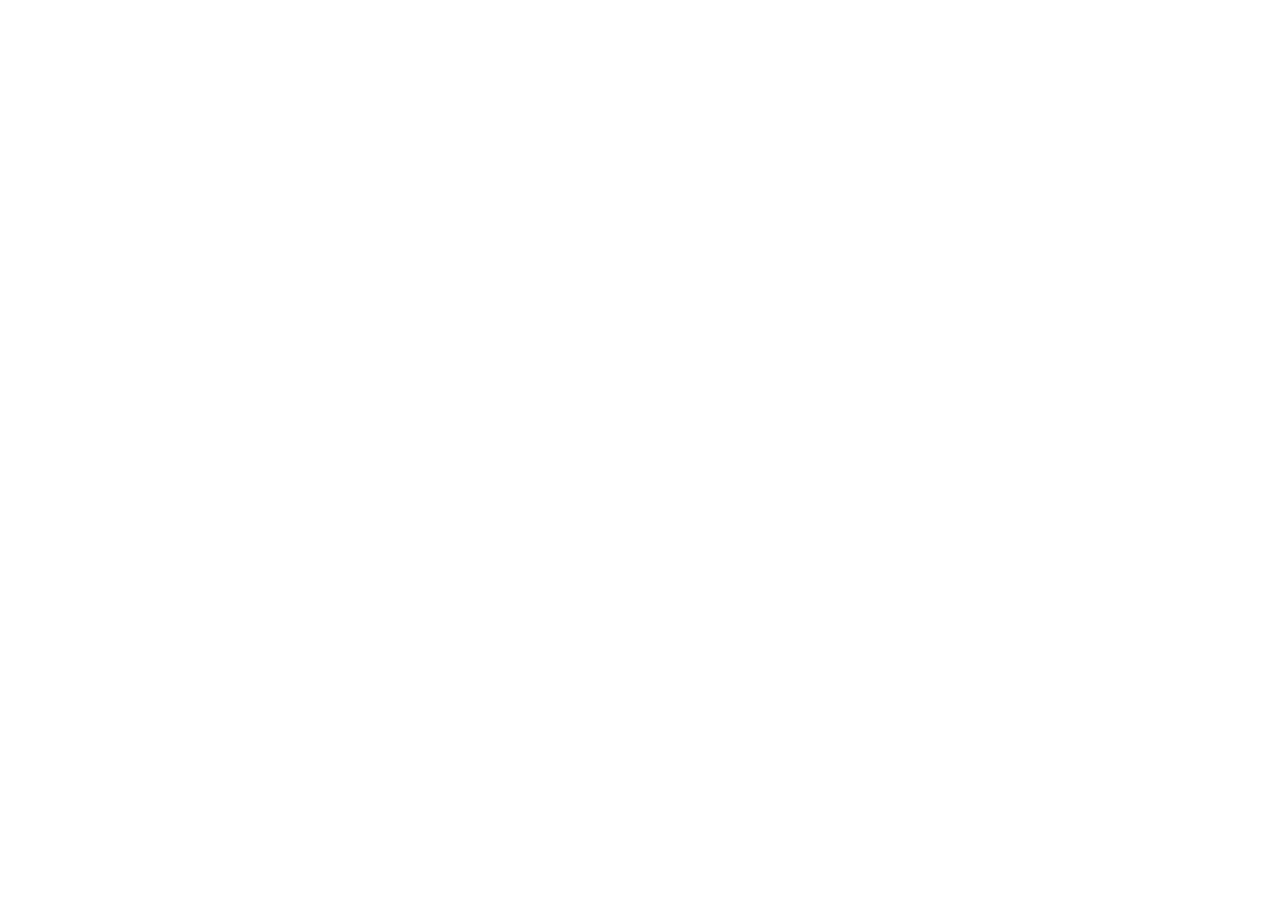
==== index.html @ a985dfe3 "修改首页 修改首页" ====
<!DOCTYPE html>
<html lang="en">
<head>
    <meta charset="UTF-8">
    <meta name="viewport" content="width=device-width, initial-scale=1.0">
    <meta http-equiv="X-UA-Compatible" content="ie=edge">
    <title>Lz-ui</title>
    <style>
        *{
            padding: 0;
            margin: 0;
        }
        html,body{
            width: 100%;
            height: 100%;
        }
        .box{
            width: 100%;
            height: 100%;
            background-image: url(https://cos-1251140835.cos.ap-shanghai.myqcloud.com/object/2021-3-3/1003936/ddb81d457e66ab31d3a2e7726a5b793a.png);
            background-position: center;
            background-repeat: no-repeat;
            background-size: cover;
            display: flex;
            justify-content: center;
            align-items: center;
            
        }
        .box h3{
            color: #fff;
            font-size: 16px;
            font-weight: normal;
        }
        .box a{
            display:block;
            padding: 15px 0;
            color:#fff;
        }

    </style>
</head>
<body>
    <div class="box">
        <h3>
            Lz-ui 一套基于 Vue.js 的高质量 UI 组件库  
            <a href="./web-component.html">测试组件</a>
            <a href="./20251204.html">简历</a>
        </h3>
    </div>
   
</body>
</html>
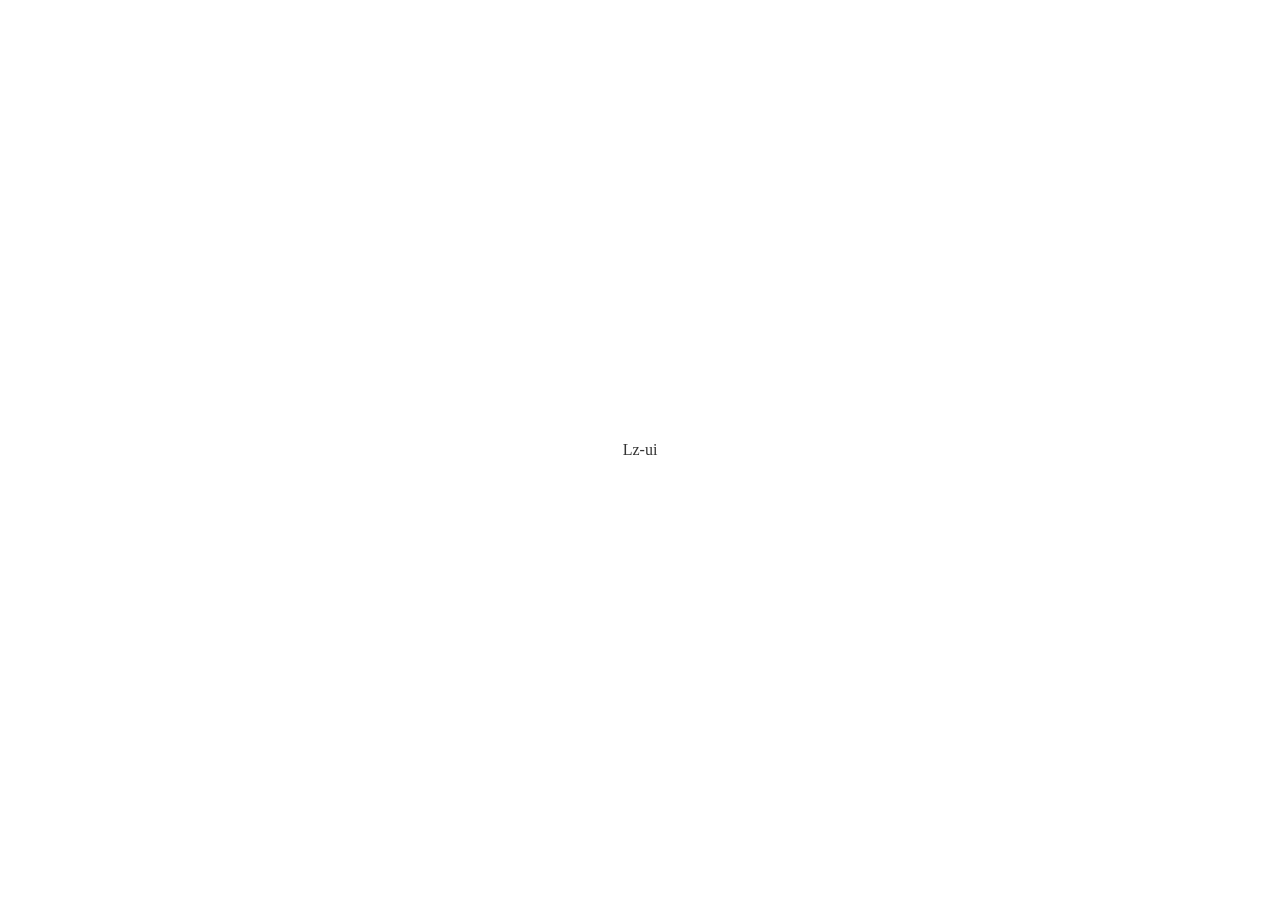
==== commit 3468db6f: "fix: update" ====
--- a/index.html
+++ b/index.html
@@ -17,7 +17,6 @@
         .box{
             width: 100%;
             height: 100%;
-            background-image: url(https://cos-1251140835.cos.ap-shanghai.myqcloud.com/object/2021-3-3/1003936/ddb81d457e66ab31d3a2e7726a5b793a.png);
             background-position: center;
             background-repeat: no-repeat;
             background-size: cover;
@@ -27,14 +26,14 @@
             
         }
         .box h3{
-            color: #fff;
+            color: #333;
             font-size: 16px;
             font-weight: normal;
         }
         .box a{
             display:block;
             padding: 15px 0;
-            color:#fff;
+            color:#333;
         }
 
     </style>
@@ -42,9 +41,7 @@
 <body>
     <div class="box">
         <h3>
-            Lz-ui 一套基于 Vue.js 的高质量 UI 组件库  
-            <a href="./web-component.html">测试组件</a>
-            <a href="./20251204.html">简历</a>
+            Lz-ui 
         </h3>
     </div>
    
@@ -52,3 +49,4 @@
 </html>
 
 
+
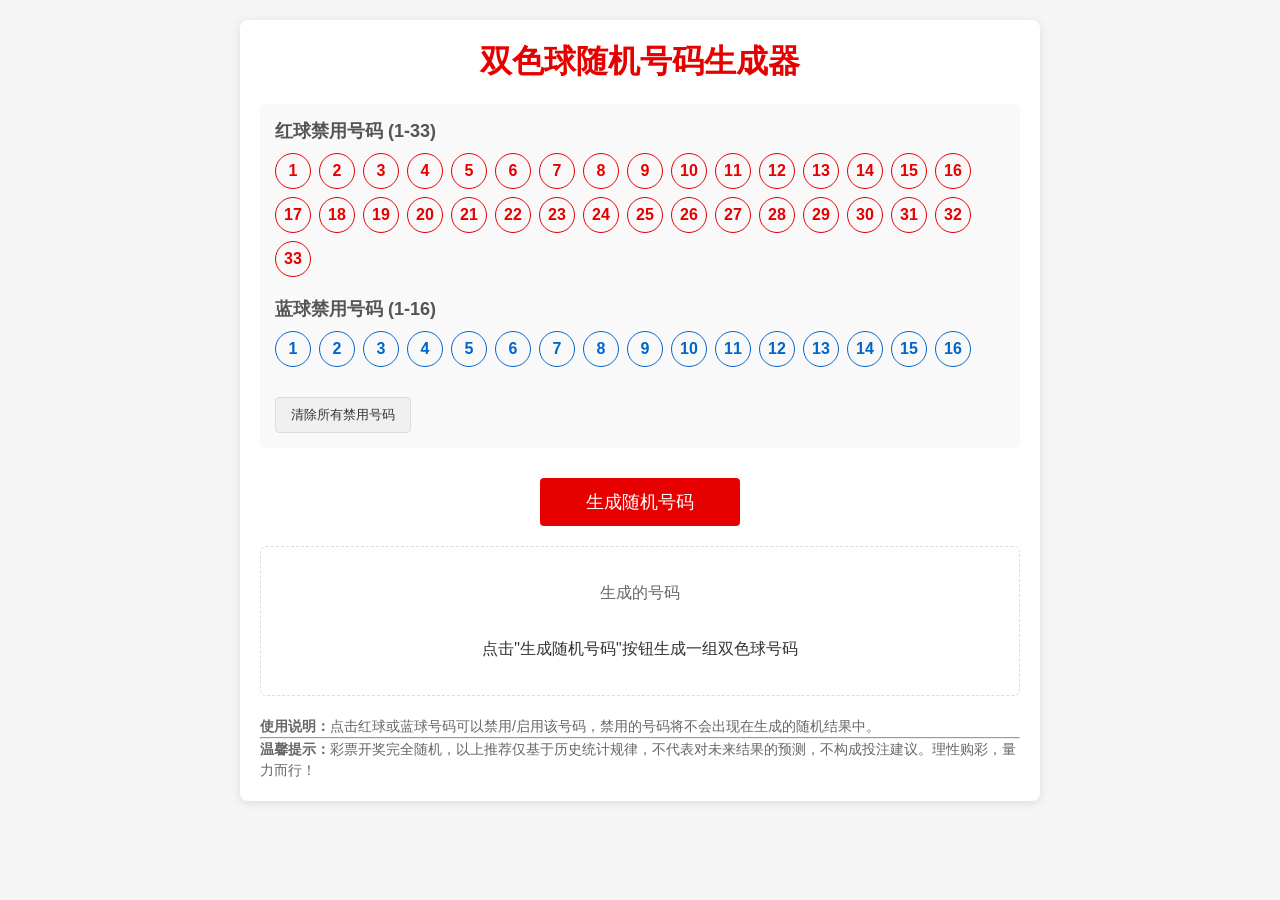
==== commit 3b060abd: "Update index.html for Chinese lottery number generator Replaced English content with Chinese for a l" ====
--- a/index.html
+++ b/index.html
@@ -1,52 +1,356 @@
 <!DOCTYPE html>
-<html lang="en">
+<html lang="zh-CN">
 <head>
     <meta charset="UTF-8">
     <meta name="viewport" content="width=device-width, initial-scale=1.0">
-    <meta http-equiv="X-UA-Compatible" content="ie=edge">
-    <title>Lz-ui</title>
+    <title>双色球随机号码生成器</title>
     <style>
-        *{
+        * {
+            margin: 0;
             padding: 0;
-            margin: 0;
-        }
-        html,body{
-            width: 100%;
-            height: 100%;
-        }
-        .box{
-            width: 100%;
-            height: 100%;
-            background-position: center;
-            background-repeat: no-repeat;
-            background-size: cover;
-            display: flex;
-            justify-content: center;
+            box-sizing: border-box;
+            font-family: 'Microsoft YaHei', sans-serif;
+        }
+        
+        body {
+            background-color: #f5f5f5;
+            padding: 20px;
+            color: #333;
+        }
+        
+        .container {
+            max-width: 800px;
+            margin: 0 auto;
+            background-color: white;
+            border-radius: 8px;
+            box-shadow: 0 2px 10px rgba(0, 0, 0, 0.1);
+            padding: 20px;
+        }
+        
+        h1 {
+            text-align: center;
+            margin-bottom: 20px;
+            color: #e60000;
+        }
+        
+        .control-panel {
+            margin-bottom: 30px;
+            padding: 15px;
+            background-color: #f9f9f9;
+            border-radius: 6px;
+        }
+        
+        .number-section {
+            margin-bottom: 20px;
+        }
+        
+        h2 {
+            font-size: 18px;
+            margin-bottom: 10px;
+            color: #555;
+        }
+        
+        .number-list {
+            display: flex;
+            flex-wrap: wrap;
+            gap: 8px;
+            margin-bottom: 10px;
+        }
+        
+        .number-item {
+            width: 36px;
+            height: 36px;
+            border-radius: 50%;
+            display: flex;
             align-items: center;
-            
-        }
-        .box h3{
+            justify-content: center;
+            cursor: pointer;
+            font-weight: bold;
+            transition: all 0.2s;
+            user-select: none;
+        }
+        
+        .red-number {
+            background-color: #f9f9f9;
+            border: 1px solid #e60000;
+            color: #e60000;
+        }
+        
+        .blue-number {
+            background-color: #f9f9f9;
+            border: 1px solid #0066cc;
+            color: #0066cc;
+        }
+        
+        .red-number.active {
+            background-color: #e60000;
+            color: white;
+        }
+        
+        .blue-number.active {
+            background-color: #0066cc;
+            color: white;
+        }
+        
+        .number-item:hover {
+            transform: scale(1.1);
+        }
+        
+        .generate-btn {
+            display: block;
+            width: 200px;
+            margin: 20px auto;
+            padding: 12px 20px;
+            background-color: #e60000;
+            color: white;
+            border: none;
+            border-radius: 4px;
+            font-size: 18px;
+            cursor: pointer;
+            transition: background-color 0.3s;
+        }
+        
+        .generate-btn:hover {
+            background-color: #cc0000;
+        }
+        
+        .result-section {
+            text-align: center;
+            padding: 20px;
+            border: 1px dashed #ddd;
+            border-radius: 6px;
+            margin-top: 20px;
+            min-height: 150px;
+            display: flex;
+            flex-direction: column;
+            justify-content: center;
+            align-items: center;
+        }
+        
+        .result-title {
+            font-size: 16px;
+            color: #666;
+            margin-bottom: 15px;
+        }
+        
+        .result-numbers {
+            display: flex;
+            justify-content: center;
+            gap: 10px;
+            margin-bottom: 20px;
+        }
+        
+        .result-red {
+            width: 50px;
+            height: 50px;
+            border-radius: 50%;
+            background-color: #e60000;
+            color: white;
+            display: flex;
+            align-items: center;
+            justify-content: center;
+            font-size: 20px;
+            font-weight: bold;
+        }
+        
+        .result-blue {
+            width: 50px;
+            height: 50px;
+            border-radius: 50%;
+            background-color: #0066cc;
+            color: white;
+            display: flex;
+            align-items: center;
+            justify-content: center;
+            font-size: 20px;
+            font-weight: bold;
+        }
+        
+        .clear-btn {
+            background-color: #f0f0f0;
             color: #333;
-            font-size: 16px;
-            font-weight: normal;
-        }
-        .box a{
-            display:block;
-            padding: 15px 0;
-            color:#333;
-        }
-
+            border: 1px solid #ddd;
+            padding: 8px 15px;
+            border-radius: 4px;
+            cursor: pointer;
+            margin-top: 10px;
+        }
+        
+        .clear-btn:hover {
+            background-color: #e0e0e0;
+        }
+        
+        .instructions {
+            margin-top: 20px;
+            font-size: 14px;
+            color: #666;
+            line-height: 1.5;
+        }
     </style>
 </head>
 <body>
-    <div class="box">
-        <h3>
-            Lz-ui 
-        </h3>
+    <div class="container">
+        <h1>双色球随机号码生成器</h1>
+        
+        <div class="control-panel">
+            <div class="number-section">
+                <h2>红球禁用号码 (1-33)</h2>
+                <div class="number-list" id="redNumbers">
+                    <!-- 红球号码会通过JavaScript生成 -->
+                </div>
+            </div>
+            
+            <div class="number-section">
+                <h2>蓝球禁用号码 (1-16)</h2>
+                <div class="number-list" id="blueNumbers">
+                    <!-- 蓝球号码会通过JavaScript生成 -->
+                </div>
+            </div>
+            
+            <button class="clear-btn" id="clearDisabled">清除所有禁用号码</button>
+        </div>
+        
+        <button class="generate-btn" id="generateBtn">生成随机号码</button>
+        
+        <div class="result-section">
+            <div class="result-title">生成的号码</div>
+            <div class="result-numbers" id="resultNumbers">
+                <!-- 生成的号码会显示在这里 -->
+            </div>
+            <div id="noResult">点击"生成随机号码"按钮生成一组双色球号码</div>
+        </div>
+        
+        <div class="instructions">
+            <p><strong>使用说明：</strong>点击红球或蓝球号码可以禁用/启用该号码，禁用的号码将不会出现在生成的随机结果中。</p>
+            <hr/>
+            <p><strong>温馨提示：</strong>彩票开奖完全随机，以上推荐仅基于历史统计规律，不代表对未来结果的预测，不构成投注建议。理性购彩，量力而行！</p>
+        </div>
     </div>
-   
+
+    <script>
+        document.addEventListener('DOMContentLoaded', function() {
+            // 初始化号码列表
+            const redNumbersContainer = document.getElementById('redNumbers');
+            const blueNumbersContainer = document.getElementById('blueNumbers');
+            const resultNumbersContainer = document.getElementById('resultNumbers');
+            const generateBtn = document.getElementById('generateBtn');
+            const clearDisabledBtn = document.getElementById('clearDisabled');
+            const noResult = document.getElementById('noResult');
+            
+            // 禁用号码集合
+            let disabledRedNumbers = new Set();
+            let disabledBlueNumbers = new Set();
+            
+            // 创建红球号码(1-33)
+            for (let i = 1; i <= 33; i++) {
+                const numberItem = document.createElement('div');
+                numberItem.className = 'number-item red-number';
+                numberItem.textContent = i;
+                numberItem.dataset.number = i;
+                
+                numberItem.addEventListener('click', function() {
+                    const num = parseInt(this.dataset.number);
+                    if (disabledRedNumbers.has(num)) {
+                        disabledRedNumbers.delete(num);
+                        this.classList.remove('active');
+                    } else {
+                        disabledRedNumbers.add(num);
+                        this.classList.add('active');
+                    }
+                });
+                
+                redNumbersContainer.appendChild(numberItem);
+            }
+            
+            // 创建蓝球号码(1-16)
+            for (let i = 1; i <= 16; i++) {
+                const numberItem = document.createElement('div');
+                numberItem.className = 'number-item blue-number';
+                numberItem.textContent = i;
+                numberItem.dataset.number = i;
+                
+                numberItem.addEventListener('click', function() {
+                    const num = parseInt(this.dataset.number);
+                    if (disabledBlueNumbers.has(num)) {
+                        disabledBlueNumbers.delete(num);
+                        this.classList.remove('active');
+                    } else {
+                        disabledBlueNumbers.add(num);
+                        this.classList.add('active');
+                    }
+                });
+                
+                blueNumbersContainer.appendChild(numberItem);
+            }
+            
+            // 生成随机号码
+            generateBtn.addEventListener('click', function() {
+                // 生成红球号码
+                const redPool = Array.from({length: 33}, (_, i) => i + 1)
+                    .filter(num => !disabledRedNumbers.has(num));
+                
+                if (redPool.length < 6) {
+                    alert('红球可用号码不足6个，请减少禁用号码');
+                    return;
+                }
+                
+                const redNumbers = [];
+                while (redNumbers.length < 6) {
+                    const randomIndex = Math.floor(Math.random() * redPool.length);
+                    const num = redPool[randomIndex];
+                    if (!redNumbers.includes(num)) {
+                        redNumbers.push(num);
+                    }
+                }
+                
+                // 生成蓝球号码
+                const bluePool = Array.from({length: 16}, (_, i) => i + 1)
+                    .filter(num => !disabledBlueNumbers.has(num));
+                
+                if (bluePool.length === 0) {
+                    alert('蓝球可用号码不足1个，请减少禁用号码');
+                    return;
+                }
+                
+                const blueNumber = bluePool[Math.floor(Math.random() * bluePool.length)];
+                
+                // 显示结果
+                noResult.style.display = 'none';
+                resultNumbersContainer.innerHTML = '';
+                
+                // 排序红球号码
+                redNumbers.sort((a, b) => a - b);
+                
+                // 创建红球显示元素
+                redNumbers.forEach(num => {
+                    const redBall = document.createElement('div');
+                    redBall.className = 'result-red';
+                    redBall.textContent = num;
+                    resultNumbersContainer.appendChild(redBall);
+                });
+                
+                // 创建蓝球显示元素
+                const blueBall = document.createElement('div');
+                blueBall.className = 'result-blue';
+                blueBall.textContent = blueNumber;
+                resultNumbersContainer.appendChild(blueBall);
+            });
+            
+            // 清除所有禁用号码
+            clearDisabledBtn.addEventListener('click', function() {
+                disabledRedNumbers.clear();
+                disabledBlueNumbers.clear();
+                
+                // 更新UI
+                document.querySelectorAll('.number-item.red-number').forEach(item => {
+                    item.classList.remove('active');
+                });
+                
+                document.querySelectorAll('.number-item.blue-number').forEach(item => {
+                    item.classList.remove('active');
+                });
+            });
+        });
+    </script>
 </body>
 </html>
-
-
-
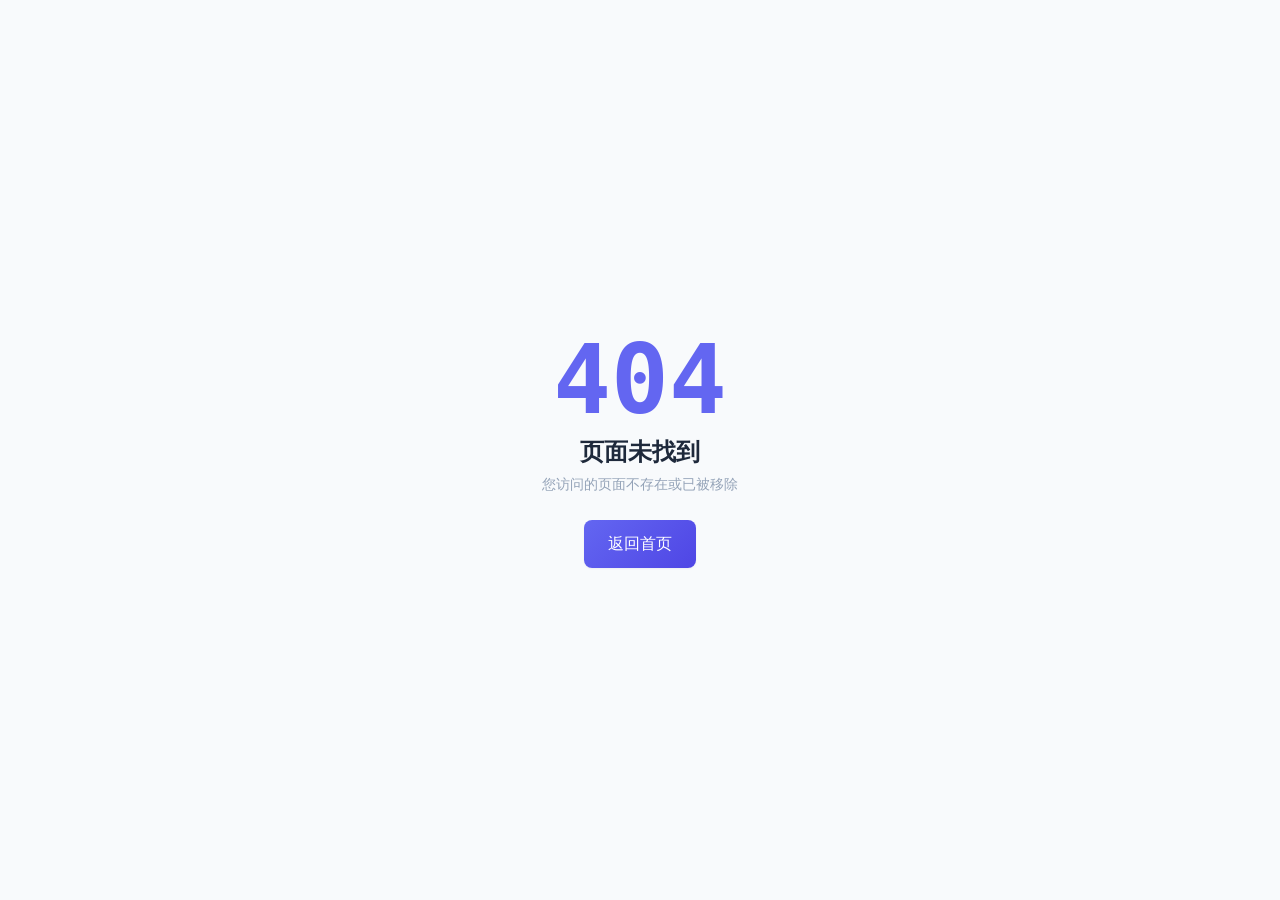
==== commit c22a0aba: "fix: update" ====
--- a/index.html
+++ b/index.html
@@ -1,356 +1,25 @@
-<!DOCTYPE html>
-<html lang="zh-CN">
-<head>
-    <meta charset="UTF-8">
-    <meta name="viewport" content="width=device-width, initial-scale=1.0">
-    <title>双色球随机号码生成器</title>
-    <style>
-        * {
-            margin: 0;
-            padding: 0;
-            box-sizing: border-box;
-            font-family: 'Microsoft YaHei', sans-serif;
-        }
-        
-        body {
-            background-color: #f5f5f5;
-            padding: 20px;
-            color: #333;
-        }
-        
-        .container {
-            max-width: 800px;
-            margin: 0 auto;
-            background-color: white;
-            border-radius: 8px;
-            box-shadow: 0 2px 10px rgba(0, 0, 0, 0.1);
-            padding: 20px;
-        }
-        
-        h1 {
-            text-align: center;
-            margin-bottom: 20px;
-            color: #e60000;
-        }
-        
-        .control-panel {
-            margin-bottom: 30px;
-            padding: 15px;
-            background-color: #f9f9f9;
-            border-radius: 6px;
-        }
-        
-        .number-section {
-            margin-bottom: 20px;
-        }
-        
-        h2 {
-            font-size: 18px;
-            margin-bottom: 10px;
-            color: #555;
-        }
-        
-        .number-list {
-            display: flex;
-            flex-wrap: wrap;
-            gap: 8px;
-            margin-bottom: 10px;
-        }
-        
-        .number-item {
-            width: 36px;
-            height: 36px;
-            border-radius: 50%;
-            display: flex;
-            align-items: center;
-            justify-content: center;
-            cursor: pointer;
-            font-weight: bold;
-            transition: all 0.2s;
-            user-select: none;
-        }
-        
-        .red-number {
-            background-color: #f9f9f9;
-            border: 1px solid #e60000;
-            color: #e60000;
-        }
-        
-        .blue-number {
-            background-color: #f9f9f9;
-            border: 1px solid #0066cc;
-            color: #0066cc;
-        }
-        
-        .red-number.active {
-            background-color: #e60000;
-            color: white;
-        }
-        
-        .blue-number.active {
-            background-color: #0066cc;
-            color: white;
-        }
-        
-        .number-item:hover {
-            transform: scale(1.1);
-        }
-        
-        .generate-btn {
-            display: block;
-            width: 200px;
-            margin: 20px auto;
-            padding: 12px 20px;
-            background-color: #e60000;
-            color: white;
-            border: none;
-            border-radius: 4px;
-            font-size: 18px;
-            cursor: pointer;
-            transition: background-color 0.3s;
-        }
-        
-        .generate-btn:hover {
-            background-color: #cc0000;
-        }
-        
-        .result-section {
-            text-align: center;
-            padding: 20px;
-            border: 1px dashed #ddd;
-            border-radius: 6px;
-            margin-top: 20px;
-            min-height: 150px;
-            display: flex;
-            flex-direction: column;
-            justify-content: center;
-            align-items: center;
-        }
-        
-        .result-title {
-            font-size: 16px;
-            color: #666;
-            margin-bottom: 15px;
-        }
-        
-        .result-numbers {
-            display: flex;
-            justify-content: center;
-            gap: 10px;
-            margin-bottom: 20px;
-        }
-        
-        .result-red {
-            width: 50px;
-            height: 50px;
-            border-radius: 50%;
-            background-color: #e60000;
-            color: white;
-            display: flex;
-            align-items: center;
-            justify-content: center;
-            font-size: 20px;
-            font-weight: bold;
-        }
-        
-        .result-blue {
-            width: 50px;
-            height: 50px;
-            border-radius: 50%;
-            background-color: #0066cc;
-            color: white;
-            display: flex;
-            align-items: center;
-            justify-content: center;
-            font-size: 20px;
-            font-weight: bold;
-        }
-        
-        .clear-btn {
-            background-color: #f0f0f0;
-            color: #333;
-            border: 1px solid #ddd;
-            padding: 8px 15px;
-            border-radius: 4px;
-            cursor: pointer;
-            margin-top: 10px;
-        }
-        
-        .clear-btn:hover {
-            background-color: #e0e0e0;
-        }
-        
-        .instructions {
-            margin-top: 20px;
-            font-size: 14px;
-            color: #666;
-            line-height: 1.5;
-        }
-    </style>
-</head>
-<body>
-    <div class="container">
-        <h1>双色球随机号码生成器</h1>
-        
-        <div class="control-panel">
-            <div class="number-section">
-                <h2>红球禁用号码 (1-33)</h2>
-                <div class="number-list" id="redNumbers">
-                    <!-- 红球号码会通过JavaScript生成 -->
-                </div>
-            </div>
-            
-            <div class="number-section">
-                <h2>蓝球禁用号码 (1-16)</h2>
-                <div class="number-list" id="blueNumbers">
-                    <!-- 蓝球号码会通过JavaScript生成 -->
-                </div>
-            </div>
-            
-            <button class="clear-btn" id="clearDisabled">清除所有禁用号码</button>
-        </div>
-        
-        <button class="generate-btn" id="generateBtn">生成随机号码</button>
-        
-        <div class="result-section">
-            <div class="result-title">生成的号码</div>
-            <div class="result-numbers" id="resultNumbers">
-                <!-- 生成的号码会显示在这里 -->
-            </div>
-            <div id="noResult">点击"生成随机号码"按钮生成一组双色球号码</div>
-        </div>
-        
-        <div class="instructions">
-            <p><strong>使用说明：</strong>点击红球或蓝球号码可以禁用/启用该号码，禁用的号码将不会出现在生成的随机结果中。</p>
-            <hr/>
-            <p><strong>温馨提示：</strong>彩票开奖完全随机，以上推荐仅基于历史统计规律，不代表对未来结果的预测，不构成投注建议。理性购彩，量力而行！</p>
-        </div>
-    </div>
-
-    <script>
-        document.addEventListener('DOMContentLoaded', function() {
-            // 初始化号码列表
-            const redNumbersContainer = document.getElementById('redNumbers');
-            const blueNumbersContainer = document.getElementById('blueNumbers');
-            const resultNumbersContainer = document.getElementById('resultNumbers');
-            const generateBtn = document.getElementById('generateBtn');
-            const clearDisabledBtn = document.getElementById('clearDisabled');
-            const noResult = document.getElementById('noResult');
-            
-            // 禁用号码集合
-            let disabledRedNumbers = new Set();
-            let disabledBlueNumbers = new Set();
-            
-            // 创建红球号码(1-33)
-            for (let i = 1; i <= 33; i++) {
-                const numberItem = document.createElement('div');
-                numberItem.className = 'number-item red-number';
-                numberItem.textContent = i;
-                numberItem.dataset.number = i;
-                
-                numberItem.addEventListener('click', function() {
-                    const num = parseInt(this.dataset.number);
-                    if (disabledRedNumbers.has(num)) {
-                        disabledRedNumbers.delete(num);
-                        this.classList.remove('active');
-                    } else {
-                        disabledRedNumbers.add(num);
-                        this.classList.add('active');
-                    }
-                });
-                
-                redNumbersContainer.appendChild(numberItem);
-            }
-            
-            // 创建蓝球号码(1-16)
-            for (let i = 1; i <= 16; i++) {
-                const numberItem = document.createElement('div');
-                numberItem.className = 'number-item blue-number';
-                numberItem.textContent = i;
-                numberItem.dataset.number = i;
-                
-                numberItem.addEventListener('click', function() {
-                    const num = parseInt(this.dataset.number);
-                    if (disabledBlueNumbers.has(num)) {
-                        disabledBlueNumbers.delete(num);
-                        this.classList.remove('active');
-                    } else {
-                        disabledBlueNumbers.add(num);
-                        this.classList.add('active');
-                    }
-                });
-                
-                blueNumbersContainer.appendChild(numberItem);
-            }
-            
-            // 生成随机号码
-            generateBtn.addEventListener('click', function() {
-                // 生成红球号码
-                const redPool = Array.from({length: 33}, (_, i) => i + 1)
-                    .filter(num => !disabledRedNumbers.has(num));
-                
-                if (redPool.length < 6) {
-                    alert('红球可用号码不足6个，请减少禁用号码');
-                    return;
-                }
-                
-                const redNumbers = [];
-                while (redNumbers.length < 6) {
-                    const randomIndex = Math.floor(Math.random() * redPool.length);
-                    const num = redPool[randomIndex];
-                    if (!redNumbers.includes(num)) {
-                        redNumbers.push(num);
-                    }
-                }
-                
-                // 生成蓝球号码
-                const bluePool = Array.from({length: 16}, (_, i) => i + 1)
-                    .filter(num => !disabledBlueNumbers.has(num));
-                
-                if (bluePool.length === 0) {
-                    alert('蓝球可用号码不足1个，请减少禁用号码');
-                    return;
-                }
-                
-                const blueNumber = bluePool[Math.floor(Math.random() * bluePool.length)];
-                
-                // 显示结果
-                noResult.style.display = 'none';
-                resultNumbersContainer.innerHTML = '';
-                
-                // 排序红球号码
-                redNumbers.sort((a, b) => a - b);
-                
-                // 创建红球显示元素
-                redNumbers.forEach(num => {
-                    const redBall = document.createElement('div');
-                    redBall.className = 'result-red';
-                    redBall.textContent = num;
-                    resultNumbersContainer.appendChild(redBall);
-                });
-                
-                // 创建蓝球显示元素
-                const blueBall = document.createElement('div');
-                blueBall.className = 'result-blue';
-                blueBall.textContent = blueNumber;
-                resultNumbersContainer.appendChild(blueBall);
-            });
-            
-            // 清除所有禁用号码
-            clearDisabledBtn.addEventListener('click', function() {
-                disabledRedNumbers.clear();
-                disabledBlueNumbers.clear();
-                
-                // 更新UI
-                document.querySelectorAll('.number-item.red-number').forEach(item => {
-                    item.classList.remove('active');
-                });
-                
-                document.querySelectorAll('.number-item.blue-number').forEach(item => {
-                    item.classList.remove('active');
-                });
-            });
-        });
-    </script>
-</body>
-</html>
+<!DOCTYPE html>
+<html lang="zh-CN">
+  <head>
+    <meta charset="UTF-8" />
+    <link rel="icon" href="/favicon.ico" />
+    <link rel="manifest" href="/manifest.json" />
+    <meta
+      name="viewport"
+      content="width=device-width, initial-scale=1, maximum-scale=1, viewport-fit=cover"
+    />
+    <meta name="theme-color" content="#6366f1" />
+    <meta
+      name="description"
+      content="双色球模拟匹配系统 - 基于组合数学的号码模拟匹配娱乐产品，非彩票代购"
+    />
+    <title>双色球模拟匹配系统</title>
+    <script type="module" crossorigin src="/assets/index-4wprpIpc.js"></script>
+    <link rel="modulepreload" crossorigin href="/assets/vue-B6kQJsQy.js">
+    <link rel="modulepreload" crossorigin href="/assets/element-CncMAr2u.js">
+    <link rel="stylesheet" crossorigin href="/assets/index-BmSoYTUm.css">
+  </head>
+  <body>
+    <div id="app"></div>
+  </body>
+</html>
--- a/assets/index-BmSoYTUm.css
+++ b/assets/index-BmSoYTUm.css
@@ -0,0 +1 @@
+:root{--el-color-white:#fff;--el-color-black:#000;--el-color-primary-rgb:64, 158, 255;--el-color-success-rgb:103, 194, 58;--el-color-warning-rgb:230, 162, 60;--el-color-danger-rgb:245, 108, 108;--el-color-error-rgb:245, 108, 108;--el-color-info-rgb:144, 147, 153;--el-font-size-extra-large:20px;--el-font-size-large:18px;--el-font-size-medium:16px;--el-font-size-base:14px;--el-font-size-small:13px;--el-font-size-extra-small:12px;--el-font-family:"Helvetica Neue", Helvetica, "PingFang SC", "Hiragino Sans GB", "Microsoft YaHei", "微软雅黑", Arial, sans-serif;--el-font-weight-primary:500;--el-font-line-height-primary:24px;--el-index-normal:1;--el-index-top:1000;--el-index-popper:2000;--el-border-radius-base:4px;--el-border-radius-small:2px;--el-border-radius-round:20px;--el-border-radius-circle:100%;--el-transition-duration:.3s;--el-transition-duration-fast:.2s;--el-transition-function-ease-in-out-bezier:cubic-bezier(.645, .045, .355, 1);--el-transition-function-fast-bezier:cubic-bezier(.23, 1, .32, 1);--el-transition-all:all var(--el-transition-duration) var(--el-transition-function-ease-in-out-bezier);--el-transition-fade:opacity var(--el-transition-duration) var(--el-transition-function-fast-bezier);--el-transition-md-fade:transform var(--el-transition-duration) var(--el-transition-function-fast-bezier), opacity var(--el-transition-duration) var(--el-transition-function-fast-bezier);--el-transition-fade-linear:opacity var(--el-transition-duration-fast) linear;--el-transition-border:border-color var(--el-transition-duration-fast) var(--el-transition-function-ease-in-out-bezier);--el-transition-box-shadow:box-shadow var(--el-transition-duration-fast) var(--el-transition-function-ease-in-out-bezier);--el-transition-color:color var(--el-transition-duration-fast) var(--el-transition-function-ease-in-out-bezier);--el-component-size-large:40px;--el-component-size:32px;--el-component-size-small:24px;--lightningcss-light:initial;--lightningcss-dark: ;color-scheme:light;--el-color-primary:#409eff;--el-color-primary-light-3:#79bbff;--el-color-primary-light-5:#a0cfff;--el-color-primary-light-7:#c6e2ff;--el-color-primary-light-8:#d9ecff;--el-color-primary-light-9:#ecf5ff;--el-color-primary-dark-2:#337ecc;--el-color-success:#67c23a;--el-color-success-light-3:#95d475;--el-color-success-light-5:#b3e19d;--el-color-success-light-7:#d1edc4;--el-color-success-light-8:#e1f3d8;--el-color-success-light-9:#f0f9eb;--el-color-success-dark-2:#529b2e;--el-color-warning:#e6a23c;--el-color-warning-light-3:#eebe77;--el-color-warning-light-5:#f3d19e;--el-color-warning-light-7:#f8e3c5;--el-color-warning-light-8:#faecd8;--el-color-warning-light-9:#fdf6ec;--el-color-warning-dark-2:#b88230;--el-color-danger:#f56c6c;--el-color-danger-light-3:#f89898;--el-color-danger-light-5:#fab6b6;--el-color-danger-light-7:#fcd3d3;--el-color-danger-light-8:#fde2e2;--el-color-danger-light-9:#fef0f0;--el-color-danger-dark-2:#c45656;--el-color-error:#f56c6c;--el-color-error-light-3:#f89898;--el-color-error-light-5:#fab6b6;--el-color-error-light-7:#fcd3d3;--el-color-error-light-8:#fde2e2;--el-color-error-light-9:#fef0f0;--el-color-error-dark-2:#c45656;--el-color-info:#909399;--el-color-info-light-3:#b1b3b8;--el-color-info-light-5:#c8c9cc;--el-color-info-light-7:#dedfe0;--el-color-info-light-8:#e9e9eb;--el-color-info-light-9:#f4f4f5;--el-color-info-dark-2:#73767a;--el-bg-color:#fff;--el-bg-color-page:#f2f3f5;--el-bg-color-overlay:#fff;--el-text-color-primary:#303133;--el-text-color-regular:#606266;--el-text-color-secondary:#909399;--el-text-color-placeholder:#a8abb2;--el-text-color-disabled:#c0c4cc;--el-border-color:#dcdfe6;--el-border-color-light:#e4e7ed;--el-border-color-lighter:#ebeef5;--el-border-color-extra-light:#f2f6fc;--el-border-color-dark:#d4d7de;--el-border-color-darker:#cdd0d6;--el-fill-color:#f0f2f5;--el-fill-color-light:#f5f7fa;--el-fill-color-lighter:#fafafa;--el-fill-color-extra-light:#fafcff;--el-fill-color-dark:#ebedf0;--el-fill-color-darker:#e6e8eb;--el-fill-color-blank:#fff;--el-box-shadow:0px 12px 32px 4px #0000000a, 0px 8px 20px #00000014;--el-box-shadow-light:0px 0px 12px #0000001f;--el-box-shadow-lighter:0px 0px 6px #0000001f;--el-box-shadow-dark:0px 16px 48px 16px #00000014, 0px 12px 32px #0000001f, 0px 8px 16px -8px #00000029;--el-disabled-bg-color:var(--el-fill-color-light);--el-disabled-text-color:var(--el-text-color-placeholder);--el-disabled-border-color:var(--el-border-color-light);--el-overlay-color:#000c;--el-overlay-color-light:#000000b3;--el-overlay-color-lighter:#00000080;--el-mask-color:#ffffffe6;--el-mask-color-extra-light:#ffffff4d;--el-border-width:1px;--el-border-style:solid;--el-border-color-hover:var(--el-text-color-disabled);--el-border:var(--el-border-width) var(--el-border-style) var(--el-border-color);--el-svg-monochrome-grey:var(--el-border-color)}.fade-in-linear-enter-active,.fade-in-linear-leave-active{transition:var(--el-transition-fade-linear)}.fade-in-linear-enter-from,.fade-in-linear-leave-to{opacity:0}.el-fade-in-linear-enter-active,.el-fade-in-linear-leave-active{transition:var(--el-transition-fade-linear)}.el-fade-in-linear-enter-from,.el-fade-in-linear-leave-to{opacity:0}.el-fade-in-enter-active,.el-fade-in-leave-active{transition:all var(--el-transition-duration) cubic-bezier(.55,0,.1,1)}.el-fade-in-enter-from,.el-fade-in-leave-active{opacity:0}.el-zoom-in-center-enter-active,.el-zoom-in-center-leave-active{transition:all var(--el-transition-duration) cubic-bezier(.55,0,.1,1)}.el-zoom-in-center-enter-from,.el-zoom-in-center-leave-active{opacity:0;transform:scaleX(0)}.el-zoom-in-top-enter-active,.el-zoom-in-top-leave-active{opacity:1;transition:var(--el-transition-md-fade);transform-origin:top;transform:scaleY(1)}.el-zoom-in-top-enter-active[data-popper-placement^=top],.el-zoom-in-top-leave-active[data-popper-placement^=top]{transform-origin:bottom}.el-zoom-in-top-enter-from,.el-zoom-in-top-leave-active{opacity:0;transform:scaleY(0)}.el-zoom-in-bottom-enter-active,.el-zoom-in-bottom-leave-active{opacity:1;transition:var(--el-transition-md-fade);transform-origin:bottom;transform:scaleY(1)}.el-zoom-in-bottom-enter-from,.el-zoom-in-bottom-leave-active{opacity:0;transform:scaleY(0)}.el-zoom-in-left-enter-active,.el-zoom-in-left-leave-active{opacity:1;transition:var(--el-transition-md-fade);transform-origin:0 0;transform:scale(1)}.el-zoom-in-left-enter-from,.el-zoom-in-left-leave-active{opacity:0;transform:scale(.45)}.collapse-transition{transition:var(--el-transition-duration) height ease-in-out,var(--el-transition-duration) padding-top ease-in-out,var(--el-transition-duration) padding-bottom ease-in-out}.el-collapse-transition-leave-active,.el-collapse-transition-enter-active{transition:var(--el-transition-duration) max-height ease-in-out,var(--el-transition-duration) padding-top ease-in-out,var(--el-transition-duration) padding-bottom ease-in-out}.horizontal-collapse-transition{transition:var(--el-transition-duration) width ease-in-out,var(--el-transition-duration) padding-left ease-in-out,var(--el-transition-duration) padding-right ease-in-out}.el-list-enter-active,.el-list-leave-active{transition:all 1s}.el-list-enter-from,.el-list-leave-to{opacity:0;transform:translateY(-30px)}.el-list-leave-active{position:absolute!important}.el-opacity-transition{transition:opacity var(--el-transition-duration) cubic-bezier(.55,0,.1,1)}.el-icon--right{margin-left:5px}.el-icon--left{margin-right:5px}@keyframes rotating{0%{transform:rotate(0)}to{transform:rotate(360deg)}}.el-icon{--color:inherit;fill:currentColor;width:1em;height:1em;color:var(--color);line-height:1em;font-size:inherit;justify-content:center;align-items:center;display:inline-flex;position:relative}.el-icon.is-loading{animation:2s linear infinite rotating}.el-icon svg{width:1em;height:1em}.el-affix--fixed{position:fixed}.el-alert{--el-alert-padding:8px 16px;--el-alert-border-radius-base:var(--el-border-radius-base);--el-alert-title-font-size:14px;--el-alert-title-with-description-font-size:16px;--el-alert-description-font-size:14px;--el-alert-close-font-size:16px;--el-alert-close-customed-font-size:14px;--el-alert-icon-size:16px;--el-alert-icon-large-size:28px;width:100%;padding:var(--el-alert-padding);box-sizing:border-box;border-radius:var(--el-alert-border-radius-base);background-color:var(--el-color-white);opacity:1;transition:opacity var(--el-transition-duration-fast);align-items:center;margin:0;display:flex;position:relative;overflow:hidden}.el-alert.is-light .el-alert__close-btn{color:var(--el-text-color-placeholder)}.el-alert.is-dark .el-alert__close-btn,.el-alert.is-dark .el-alert__description{color:var(--el-color-white)}.el-alert.is-center{justify-content:center}.el-alert--primary{--el-alert-bg-color:var(--el-color-primary-light-9)}.el-alert--primary.is-light{background-color:var(--el-alert-bg-color);color:var(--el-color-primary)}.el-alert--primary.is-light .el-alert__description{color:var(--el-color-primary)}.el-alert--primary.is-dark{background-color:var(--el-color-primary);color:var(--el-color-white)}.el-alert--success{--el-alert-bg-color:var(--el-color-success-light-9)}.el-alert--success.is-light{background-color:var(--el-alert-bg-color);color:var(--el-color-success)}.el-alert--success.is-light .el-alert__description{color:var(--el-color-success)}.el-alert--success.is-dark{background-color:var(--el-color-success);color:var(--el-color-white)}.el-alert--info{--el-alert-bg-color:var(--el-color-info-light-9)}.el-alert--info.is-light{background-color:var(--el-alert-bg-color);color:var(--el-color-info)}.el-alert--info.is-light .el-alert__description{color:var(--el-color-info)}.el-alert--info.is-dark{background-color:var(--el-color-info);color:var(--el-color-white)}.el-alert--warning{--el-alert-bg-color:var(--el-color-warning-light-9)}.el-alert--warning.is-light{background-color:var(--el-alert-bg-color);color:var(--el-color-warning)}.el-alert--warning.is-light .el-alert__description{color:var(--el-color-warning)}.el-alert--warning.is-dark{background-color:var(--el-color-warning);color:var(--el-color-white)}.el-alert--error{--el-alert-bg-color:var(--el-color-error-light-9)}.el-alert--error.is-light{background-color:var(--el-alert-bg-color);color:var(--el-color-error)}.el-alert--error.is-light .el-alert__description{color:var(--el-color-error)}.el-alert--error.is-dark{background-color:var(--el-color-error);color:var(--el-color-white)}.el-alert__content{flex-direction:column;gap:4px;display:flex}.el-alert .el-alert__icon{font-size:var(--el-alert-icon-size);width:var(--el-alert-icon-size);margin-right:8px}.el-alert .el-alert__icon.is-big{font-size:var(--el-alert-icon-large-size);width:var(--el-alert-icon-large-size);margin-right:12px}.el-alert__title{font-size:var(--el-alert-title-font-size);line-height:24px}.el-alert__title.with-description{font-size:var(--el-alert-title-with-description-font-size)}.el-alert .el-alert__description{font-size:var(--el-alert-description-font-size);margin:0}.el-alert .el-alert__close-btn{font-size:var(--el-alert-close-font-size);opacity:1;cursor:pointer;position:absolute;top:12px;right:16px}.el-alert .el-alert__close-btn.is-customed{font-style:normal;font-size:var(--el-alert-close-customed-font-size);line-height:24px;top:8px}.el-alert-fade-enter-from,.el-alert-fade-leave-active{opacity:0}.el-aside{box-sizing:border-box;width:var(--el-aside-width,300px);flex-shrink:0;overflow:auto}.el-autocomplete{--el-input-text-color:var(--el-text-color-regular);--el-input-border:var(--el-border);--el-input-hover-border:var(--el-border-color-hover);--el-input-focus-border:var(--el-color-primary);--el-input-transparent-border:0 0 0 1px transparent inset;--el-input-border-color:var(--el-border-color);--el-input-border-radius:var(--el-border-radius-base);--el-input-bg-color:var(--el-fill-color-blank);--el-input-icon-color:var(--el-text-color-placeholder);--el-input-placeholder-color:var(--el-text-color-placeholder);--el-input-hover-border-color:var(--el-border-color-hover);--el-input-clear-hover-color:var(--el-text-color-secondary);--el-input-focus-border-color:var(--el-color-primary);--el-input-width:100%;width:var(--el-input-width);display:inline-block;position:relative}.el-autocomplete__popper.el-popper{background:var(--el-bg-color-overlay);border:1px solid var(--el-border-color-light);box-shadow:var(--el-box-shadow-light)}.el-autocomplete__popper.el-popper .el-popper__arrow:before{border:1px solid var(--el-border-color-light)}.el-autocomplete__popper.el-popper[data-popper-placement^=top] .el-popper__arrow:before{border-top-color:#0000;border-left-color:#0000}.el-autocomplete__popper.el-popper[data-popper-placement^=bottom] .el-popper__arrow:before{border-bottom-color:#0000;border-right-color:#0000}.el-autocomplete__popper.el-popper[data-popper-placement^=left] .el-popper__arrow:before{border-bottom-color:#0000;border-left-color:#0000}.el-autocomplete__popper.el-popper[data-popper-placement^=right] .el-popper__arrow:before{border-top-color:#0000;border-right-color:#0000}.el-autocomplete-suggestion{border-radius:var(--el-border-radius-base);box-sizing:border-box}.el-autocomplete-suggestion__header{border-bottom:1px solid var(--el-border-color-lighter);padding:10px}.el-autocomplete-suggestion__footer{border-top:1px solid var(--el-border-color-lighter);padding:10px}.el-autocomplete-suggestion__wrap{box-sizing:border-box;max-height:280px;padding:10px 0}.el-autocomplete-suggestion__list{margin:0;padding:0}.el-autocomplete-suggestion li{cursor:pointer;color:var(--el-text-color-regular);line-height:34px;font-size:var(--el-font-size-base);text-align:left;text-overflow:ellipsis;white-space:nowrap;margin:0;padding:0 20px;list-style:none;overflow:hidden}.el-autocomplete-suggestion li:hover,.el-autocomplete-suggestion li.highlighted{background-color:var(--el-fill-color-light)}.el-autocomplete-suggestion li.divider{border-top:1px solid var(--el-color-black);margin-top:6px}.el-autocomplete-suggestion li.divider:last-child{margin-bottom:-6px}.el-autocomplete-suggestion.is-loading li{cursor:default;height:100px;color:var(--el-text-color-secondary);justify-content:center;align-items:center;font-size:20px;display:flex}.el-autocomplete-suggestion.is-loading li:hover{background-color:var(--el-bg-color-overlay)}.el-avatar{--el-avatar-text-color:var(--el-color-white);--el-avatar-bg-color:var(--el-text-color-disabled);--el-avatar-text-size:14px;--el-avatar-icon-size:18px;--el-avatar-border-radius:var(--el-border-radius-base);--el-avatar-size-large:56px;--el-avatar-size:40px;--el-avatar-size-small:24px;box-sizing:border-box;text-align:center;color:var(--el-avatar-text-color);background:var(--el-avatar-bg-color);width:var(--el-avatar-size);height:var(--el-avatar-size);font-size:var(--el-avatar-text-size);outline:none;justify-content:center;align-items:center;display:inline-flex;overflow:hidden}.el-avatar>img{width:100%;height:100%;display:block}.el-avatar--circle{border-radius:50%}.el-avatar--square{border-radius:var(--el-avatar-border-radius)}.el-avatar--icon{font-size:var(--el-avatar-icon-size)}.el-avatar--small{--el-avatar-size:24px}.el-avatar--large{--el-avatar-size:56px}.el-avatar-group{--el-avatar-group-item-gap:-8px;--el-avatar-group-collapse-item-gap:4px;display:inline-flex}.el-avatar-group .el-avatar{border:1px solid var(--el-border-color-extra-light)}.el-avatar-group .el-avatar:not(:first-child){margin-left:var(--el-avatar-group-item-gap)}.el-avatar-group__collapse-avatars{--el-avatar-group-item-gap:-8px;--el-avatar-group-collapse-item-gap:4px}.el-avatar-group__collapse-avatars .el-avatar:not(:first-child){margin-left:var(--el-avatar-group-collapse-item-gap)}.el-backtop{--el-backtop-bg-color:var(--el-bg-color-overlay);--el-backtop-text-color:var(--el-color-primary);--el-backtop-hover-bg-color:var(--el-border-color-extra-light);background-color:var(--el-backtop-bg-color);width:40px;height:40px;color:var(--el-backtop-text-color);box-shadow:var(--el-box-shadow-lighter);cursor:pointer;z-index:5;border-radius:50%;justify-content:center;align-items:center;font-size:20px;display:flex;position:fixed}.el-backtop:hover{background-color:var(--el-backtop-hover-bg-color)}.el-backtop__icon{font-size:20px}.el-badge{--el-badge-bg-color:var(--el-color-danger);--el-badge-radius:10px;--el-badge-font-size:12px;--el-badge-padding:6px;--el-badge-size:18px;vertical-align:middle;width:-moz-fit-content;width:fit-content;display:inline-block;position:relative}.el-badge__content{background-color:var(--el-badge-bg-color);border-radius:var(--el-badge-radius);color:var(--el-color-white);font-size:var(--el-badge-font-size);height:var(--el-badge-size);padding:0 var(--el-badge-padding);white-space:nowrap;border:1px solid var(--el-bg-color);justify-content:center;align-items:center;display:inline-flex}.el-badge__content.is-fixed{top:0;right:calc(1px + var(--el-badge-size) / 2);z-index:var(--el-index-normal);position:absolute;transform:translateY(-50%)translate(100%)}.el-badge__content.is-fixed.is-dot{right:5px}.el-badge__content.is-dot{border-radius:50%;width:8px;height:8px;padding:0;right:0}.el-badge__content.is-hide-zero{display:none}.el-badge__content--primary{background-color:var(--el-color-primary)}.el-badge__content--success{background-color:var(--el-color-success)}.el-badge__content--warning{background-color:var(--el-color-warning)}.el-badge__content--info{background-color:var(--el-color-info)}.el-badge__content--danger{background-color:var(--el-color-danger)}.el-breadcrumb__separator{color:var(--el-text-color-placeholder);margin:0 9px;font-weight:700}.el-breadcrumb__separator.el-icon{margin:0 6px;font-weight:400}.el-breadcrumb__separator.el-icon svg{vertical-align:middle}.el-breadcrumb__item{float:left;align-items:center;display:inline-flex}.el-breadcrumb__inner{color:var(--el-text-color-regular)}.el-breadcrumb__inner.is-link,.el-breadcrumb__inner a{transition:var(--el-transition-color);color:var(--el-text-color-primary);font-weight:700;text-decoration:none}.el-breadcrumb__inner.is-link:hover,.el-breadcrumb__inner a:hover{color:var(--el-color-primary);cursor:pointer}.el-breadcrumb__item:last-child .el-breadcrumb__inner,.el-breadcrumb__item:last-child .el-breadcrumb__inner:hover,.el-breadcrumb__item:last-child .el-breadcrumb__inner a,.el-breadcrumb__item:last-child .el-breadcrumb__inner a:hover{color:var(--el-text-color-regular);cursor:text;font-weight:400}.el-breadcrumb__item:last-child .el-breadcrumb__separator{display:none}.el-breadcrumb{font-size:14px;line-height:1}.el-breadcrumb:before,.el-breadcrumb:after{content:"";display:table}.el-breadcrumb:after{clear:both}.el-button-group>.el-button+.el-button{margin-left:0}.el-button-group>.el-button:first-child:last-child{border-top-right-radius:var(--el-border-radius-base);border-bottom-right-radius:var(--el-border-radius-base);border-top-left-radius:var(--el-border-radius-base);border-bottom-left-radius:var(--el-border-radius-base)}.el-button-group>.el-button:first-child:last-child.is-round{border-radius:var(--el-border-radius-round)}.el-button-group>.el-button:first-child:last-child.is-circle{border-radius:50%}.el-button-group>.el-button:not(:first-child):not(:last-child){border-radius:0}.el-button-group>.el-button:hover,.el-button-group>.el-button:focus,.el-button-group>.el-button:active,.el-button-group>.el-button.is-active{z-index:1}.el-button-group--horizontal{vertical-align:middle;display:inline-block}.el-button-group--horizontal:before,.el-button-group--horizontal:after{content:"";display:table}.el-button-group--horizontal:after{clear:both}.el-button-group--horizontal>.el-button{float:left;position:relative}.el-button-group--horizontal>.el-button:first-child{border-top-right-radius:0;border-bottom-right-radius:0}.el-button-group--horizontal>.el-button:last-child{border-top-left-radius:0;border-bottom-left-radius:0}.el-button-group--horizontal>.el-button:not(:last-child){margin-right:-1px}.el-button-group--horizontal .el-button--primary:first-child{border-right-color:var(--el-button-divide-border-color)}.el-button-group--horizontal .el-button--primary:last-child{border-left-color:var(--el-button-divide-border-color)}.el-button-group--horizontal .el-button--primary:not(:first-child):not(:last-child){border-left-color:var(--el-button-divide-border-color);border-right-color:var(--el-button-divide-border-color)}.el-button-group--horizontal .el-button--success:first-child{border-right-color:var(--el-button-divide-border-color)}.el-button-group--horizontal .el-button--success:last-child{border-left-color:var(--el-button-divide-border-color)}.el-button-group--horizontal .el-button--success:not(:first-child):not(:last-child){border-left-color:var(--el-button-divide-border-color);border-right-color:var(--el-button-divide-border-color)}.el-button-group--horizontal .el-button--warning:first-child{border-right-color:var(--el-button-divide-border-color)}.el-button-group--horizontal .el-button--warning:last-child{border-left-color:var(--el-button-divide-border-color)}.el-button-group--horizontal .el-button--warning:not(:first-child):not(:last-child){border-left-color:var(--el-button-divide-border-color);border-right-color:var(--el-button-divide-border-color)}.el-button-group--horizontal .el-button--danger:first-child{border-right-color:var(--el-button-divide-border-color)}.el-button-group--horizontal .el-button--danger:last-child{border-left-color:var(--el-button-divide-border-color)}.el-button-group--horizontal .el-button--danger:not(:first-child):not(:last-child){border-left-color:var(--el-button-divide-border-color);border-right-color:var(--el-button-divide-border-color)}.el-button-group--horizontal .el-button--info:first-child{border-right-color:var(--el-button-divide-border-color)}.el-button-group--horizontal .el-button--info:last-child{border-left-color:var(--el-button-divide-border-color)}.el-button-group--horizontal .el-button--info:not(:first-child):not(:last-child){border-left-color:var(--el-button-divide-border-color);border-right-color:var(--el-button-divide-border-color)}.el-button-group--horizontal>.el-dropdown>.el-button{border-left-color:var(--el-button-divide-border-color);border-top-left-radius:0;border-bottom-left-radius:0}.el-button-group--vertical{flex-direction:column;align-items:stretch;display:inline-flex}.el-button-group--vertical>.el-button{margin-top:-1px}.el-button-group--vertical>.el-button:first-child{border-bottom-right-radius:0;border-bottom-left-radius:0}.el-button-group--vertical>.el-button:last-child{border-top-left-radius:0;border-top-right-radius:0}.el-button-group--vertical>.el-dropdown{margin-top:-1px}.el-button-group--vertical>.el-dropdown>.el-button{border-left-color:var(--el-button-divide-border-color);border-top-left-radius:0;border-top-right-radius:0}.el-button-group--vertical .el-button--primary:first-child{border-bottom-color:var(--el-button-divide-border-color)}.el-button-group--vertical .el-button--primary:last-child{border-top-color:var(--el-button-divide-border-color)}.el-button-group--vertical .el-button--primary:not(:first-child):not(:last-child){border-top-color:var(--el-button-divide-border-color);border-bottom-color:var(--el-button-divide-border-color)}.el-button-group--vertical .el-button--success:first-child{border-bottom-color:var(--el-button-divide-border-color)}.el-button-group--vertical .el-button--success:last-child{border-top-color:var(--el-button-divide-border-color)}.el-button-group--vertical .el-button--success:not(:first-child):not(:last-child){border-top-color:var(--el-button-divide-border-color);border-bottom-color:var(--el-button-divide-border-color)}.el-button-group--vertical .el-button--warning:first-child{border-bottom-color:var(--el-button-divide-border-color)}.el-button-group--vertical .el-button--warning:last-child{border-top-color:var(--el-button-divide-border-color)}.el-button-group--vertical .el-button--warning:not(:first-child):not(:last-child){border-top-color:var(--el-button-divide-border-color);border-bottom-color:var(--el-button-divide-border-color)}.el-button-group--vertical .el-button--danger:first-child{border-bottom-color:var(--el-button-divide-border-color)}.el-button-group--vertical .el-button--danger:last-child{border-top-color:var(--el-button-divide-border-color)}.el-button-group--vertical .el-button--danger:not(:first-child):not(:last-child){border-top-color:var(--el-button-divide-border-color);border-bottom-color:var(--el-button-divide-border-color)}.el-button-group--vertical .el-button--info:first-child{border-bottom-color:var(--el-button-divide-border-color)}.el-button-group--vertical .el-button--info:last-child{border-top-color:var(--el-button-divide-border-color)}.el-button-group--vertical .el-button--info:not(:first-child):not(:last-child){border-top-color:var(--el-button-divide-border-color);border-bottom-color:var(--el-button-divide-border-color)}.el-button{--el-button-font-weight:var(--el-font-weight-primary);--el-button-border-color:var(--el-border-color);--el-button-bg-color:var(--el-fill-color-blank);--el-button-text-color:var(--el-text-color-regular);--el-button-disabled-text-color:var(--el-disabled-text-color);--el-button-disabled-bg-color:var(--el-fill-color-blank);--el-button-disabled-border-color:var(--el-border-color-light);--el-button-divide-border-color:#ffffff80;--el-button-hover-text-color:var(--el-color-primary);--el-button-hover-bg-color:var(--el-color-primary-light-9);--el-button-hover-border-color:var(--el-color-primary-light-7);--el-button-active-text-color:var(--el-button-hover-text-color);--el-button-active-border-color:var(--el-color-primary);--el-button-active-bg-color:var(--el-button-hover-bg-color);--el-button-outline-color:var(--el-color-primary-light-5);--el-button-hover-link-text-color:var(--el-text-color-secondary);--el-button-active-color:var(--el-text-color-primary);white-space:nowrap;cursor:pointer;height:32px;color:var(--el-button-text-color);text-align:center;box-sizing:border-box;line-height:1;font-weight:var(--el-button-font-weight);-webkit-user-select:none;user-select:none;vertical-align:middle;-webkit-appearance:none;background-color:var(--el-button-bg-color);border:var(--el-border);border-color:var(--el-button-border-color);outline:none;justify-content:center;align-items:center;transition:all .1s;display:inline-flex}.el-button:hover{color:var(--el-button-hover-text-color);border-color:var(--el-button-hover-border-color);background-color:var(--el-button-hover-bg-color);outline:none}.el-button:active{color:var(--el-button-active-text-color);border-color:var(--el-button-active-border-color);background-color:var(--el-button-active-bg-color);outline:none}.el-button:focus-visible{outline:2px solid var(--el-button-outline-color);outline-offset:1px;transition:outline-offset,outline}.el-button>span{align-items:center;display:inline-flex}.el-button+.el-button{margin-left:12px}.el-button{font-size:var(--el-font-size-base);border-radius:var(--el-border-radius-base);padding:8px 15px}.el-button.is-round{padding:8px 15px}.el-button::-moz-focus-inner{border:0}.el-button [class*=el-icon]+span{margin-left:6px}.el-button [class*=el-icon] svg{vertical-align:bottom}.el-button.is-plain{--el-button-hover-text-color:var(--el-color-primary);--el-button-hover-bg-color:var(--el-fill-color-blank);--el-button-hover-border-color:var(--el-color-primary)}.el-button.is-active{color:var(--el-button-active-text-color);border-color:var(--el-button-active-border-color);background-color:var(--el-button-active-bg-color);outline:none}.el-button.is-disabled,.el-button.is-disabled:hover{color:var(--el-button-disabled-text-color);cursor:not-allowed;background-image:none;background-color:var(--el-button-disabled-bg-color);border-color:var(--el-button-disabled-border-color)}.el-button.is-loading{pointer-events:none;position:relative}.el-button.is-loading:before{z-index:1;pointer-events:none;content:"";border-radius:inherit;background-color:var(--el-mask-color-extra-light);position:absolute;inset:-1px}.el-button.is-round{border-radius:var(--el-border-radius-round)}.el-button.is-dashed{--el-button-hover-text-color:var(--el-color-primary);--el-button-hover-bg-color:var(--el-fill-color-blank);--el-button-hover-border-color:var(--el-color-primary);border-style:dashed}.el-button.is-circle{border-radius:50%;width:32px;padding:8px}.el-button.is-text{color:var(--el-button-text-color);background-color:#0000;border:0 solid #0000}.el-button.is-text.is-disabled{color:var(--el-button-disabled-text-color);background-color:#0000!important}.el-button.is-text:not(.is-disabled):hover{background-color:var(--el-fill-color-light)}.el-button.is-text:not(.is-disabled):focus-visible{outline:2px solid var(--el-button-outline-color);outline-offset:1px;transition:outline-offset,outline}.el-button.is-text:not(.is-disabled):active{background-color:var(--el-fill-color)}.el-button.is-text:not(.is-disabled).is-has-bg{background-color:var(--el-fill-color-light)}.el-button.is-text:not(.is-disabled).is-has-bg:hover{background-color:var(--el-fill-color)}.el-button.is-text:not(.is-disabled).is-has-bg:active{background-color:var(--el-fill-color-dark)}.el-button__text--expand{letter-spacing:.3em;margin-right:-.3em}.el-button.is-link{color:var(--el-button-text-color);background:0 0;border-color:#0000;height:auto;padding:2px}.el-button.is-link:hover{color:var(--el-button-hover-link-text-color)}.el-button.is-link.is-disabled{color:var(--el-button-disabled-text-color);background-color:#0000!important;border-color:#0000!important}.el-button.is-link:not(.is-disabled):hover{background-color:#0000;border-color:#0000}.el-button.is-link:not(.is-disabled):active{color:var(--el-button-active-color);background-color:#0000;border-color:#0000}.el-button--text{color:var(--el-color-primary);background:0 0;border-color:#0000;padding-left:0;padding-right:0}.el-button--text.is-disabled{color:var(--el-button-disabled-text-color);background-color:#0000!important;border-color:#0000!important}.el-button--text:not(.is-disabled):hover{color:var(--el-color-primary-light-3);background-color:#0000;border-color:#0000}.el-button--text:not(.is-disabled):active{color:var(--el-color-primary-dark-2);background-color:#0000;border-color:#0000}.el-button__link--expand{letter-spacing:.3em;margin-right:-.3em}.el-button--primary{--el-button-text-color:var(--el-color-white);--el-button-bg-color:var(--el-color-primary);--el-button-border-color:var(--el-color-primary);--el-button-outline-color:var(--el-color-primary-light-5);--el-button-active-color:var(--el-color-primary-dark-2);--el-button-hover-text-color:var(--el-color-white);--el-button-hover-link-text-color:var(--el-color-primary-light-5);--el-button-hover-bg-color:var(--el-color-primary-light-3);--el-button-hover-border-color:var(--el-color-primary-light-3);--el-button-active-bg-color:var(--el-color-primary-dark-2);--el-button-active-border-color:var(--el-color-primary-dark-2);--el-button-disabled-text-color:var(--el-color-white);--el-button-disabled-bg-color:var(--el-color-primary-light-5);--el-button-disabled-border-color:var(--el-color-primary-light-5)}.el-button--primary.is-plain,.el-button--primary.is-text,.el-button--primary.is-link{--el-button-text-color:var(--el-color-primary);--el-button-bg-color:var(--el-color-primary-light-9);--el-button-border-color:var(--el-color-primary-light-5);--el-button-hover-text-color:var(--el-color-white);--el-button-hover-bg-color:var(--el-color-primary);--el-button-hover-border-color:var(--el-color-primary);--el-button-active-text-color:var(--el-color-white)}.el-button--primary.is-plain.is-disabled,.el-button--primary.is-plain.is-disabled:hover,.el-button--primary.is-plain.is-disabled:focus,.el-button--primary.is-plain.is-disabled:active,.el-button--primary.is-text.is-disabled,.el-button--primary.is-text.is-disabled:hover,.el-button--primary.is-text.is-disabled:focus,.el-button--primary.is-text.is-disabled:active,.el-button--primary.is-link.is-disabled,.el-button--primary.is-link.is-disabled:hover,.el-button--primary.is-link.is-disabled:focus,.el-button--primary.is-link.is-disabled:active{color:var(--el-color-primary-light-5);background-color:var(--el-color-primary-light-9);border-color:var(--el-color-primary-light-8)}.el-button--primary.is-dashed{--el-button-text-color:var(--el-color-primary);--el-button-bg-color:var(--el-color-primary-light-9);--el-button-border-color:var(--el-color-primary-light-5);--el-button-hover-text-color:var(--el-color-primary);--el-button-hover-bg-color:var(--el-color-primary-light-9);--el-button-hover-border-color:var(--el-color-primary-light-3);--el-button-active-text-color:var(--el-color-primary-dark-2);--el-button-active-bg-color:var(--el-color-primary-light-9);--el-button-active-border-color:var(--el-color-primary-dark-2)}.el-button--primary.is-dashed.is-disabled,.el-button--primary.is-dashed.is-disabled:hover,.el-button--primary.is-dashed.is-disabled:focus,.el-button--primary.is-dashed.is-disabled:active{color:var(--el-color-primary-light-5);background-color:var(--el-color-primary-light-9);border-color:var(--el-color-primary-light-8)}.el-button--success{--el-button-text-color:var(--el-color-white);--el-button-bg-color:var(--el-color-success);--el-button-border-color:var(--el-color-success);--el-button-outline-color:var(--el-color-success-light-5);--el-button-active-color:var(--el-color-success-dark-2);--el-button-hover-text-color:var(--el-color-white);--el-button-hover-link-text-color:var(--el-color-success-light-5);--el-button-hover-bg-color:var(--el-color-success-light-3);--el-button-hover-border-color:var(--el-color-success-light-3);--el-button-active-bg-color:var(--el-color-success-dark-2);--el-button-active-border-color:var(--el-color-success-dark-2);--el-button-disabled-text-color:var(--el-color-white);--el-button-disabled-bg-color:var(--el-color-success-light-5);--el-button-disabled-border-color:var(--el-color-success-light-5)}.el-button--success.is-plain,.el-button--success.is-text,.el-button--success.is-link{--el-button-text-color:var(--el-color-success);--el-button-bg-color:var(--el-color-success-light-9);--el-button-border-color:var(--el-color-success-light-5);--el-button-hover-text-color:var(--el-color-white);--el-button-hover-bg-color:var(--el-color-success);--el-button-hover-border-color:var(--el-color-success);--el-button-active-text-color:var(--el-color-white)}.el-button--success.is-plain.is-disabled,.el-button--success.is-plain.is-disabled:hover,.el-button--success.is-plain.is-disabled:focus,.el-button--success.is-plain.is-disabled:active,.el-button--success.is-text.is-disabled,.el-button--success.is-text.is-disabled:hover,.el-button--success.is-text.is-disabled:focus,.el-button--success.is-text.is-disabled:active,.el-button--success.is-link.is-disabled,.el-button--success.is-link.is-disabled:hover,.el-button--success.is-link.is-disabled:focus,.el-button--success.is-link.is-disabled:active{color:var(--el-color-success-light-5);background-color:var(--el-color-success-light-9);border-color:var(--el-color-success-light-8)}.el-button--success.is-dashed{--el-button-text-color:var(--el-color-success);--el-button-bg-color:var(--el-color-success-light-9);--el-button-border-color:var(--el-color-success-light-5);--el-button-hover-text-color:var(--el-color-success);--el-button-hover-bg-color:var(--el-color-success-light-9);--el-button-hover-border-color:var(--el-color-success-light-3);--el-button-active-text-color:var(--el-color-success-dark-2);--el-button-active-bg-color:var(--el-color-success-light-9);--el-button-active-border-color:var(--el-color-success-dark-2)}.el-button--success.is-dashed.is-disabled,.el-button--success.is-dashed.is-disabled:hover,.el-button--success.is-dashed.is-disabled:focus,.el-button--success.is-dashed.is-disabled:active{color:var(--el-color-success-light-5);background-color:var(--el-color-success-light-9);border-color:var(--el-color-success-light-8)}.el-button--warning{--el-button-text-color:var(--el-color-white);--el-button-bg-color:var(--el-color-warning);--el-button-border-color:var(--el-color-warning);--el-button-outline-color:var(--el-color-warning-light-5);--el-button-active-color:var(--el-color-warning-dark-2);--el-button-hover-text-color:var(--el-color-white);--el-button-hover-link-text-color:var(--el-color-warning-light-5);--el-button-hover-bg-color:var(--el-color-warning-light-3);--el-button-hover-border-color:var(--el-color-warning-light-3);--el-button-active-bg-color:var(--el-color-warning-dark-2);--el-button-active-border-color:var(--el-color-warning-dark-2);--el-button-disabled-text-color:var(--el-color-white);--el-button-disabled-bg-color:var(--el-color-warning-light-5);--el-button-disabled-border-color:var(--el-color-warning-light-5)}.el-button--warning.is-plain,.el-button--warning.is-text,.el-button--warning.is-link{--el-button-text-color:var(--el-color-warning);--el-button-bg-color:var(--el-color-warning-light-9);--el-button-border-color:var(--el-color-warning-light-5);--el-button-hover-text-color:var(--el-color-white);--el-button-hover-bg-color:var(--el-color-warning);--el-button-hover-border-color:var(--el-color-warning);--el-button-active-text-color:var(--el-color-white)}.el-button--warning.is-plain.is-disabled,.el-button--warning.is-plain.is-disabled:hover,.el-button--warning.is-plain.is-disabled:focus,.el-button--warning.is-plain.is-disabled:active,.el-button--warning.is-text.is-disabled,.el-button--warning.is-text.is-disabled:hover,.el-button--warning.is-text.is-disabled:focus,.el-button--warning.is-text.is-disabled:active,.el-button--warning.is-link.is-disabled,.el-button--warning.is-link.is-disabled:hover,.el-button--warning.is-link.is-disabled:focus,.el-button--warning.is-link.is-disabled:active{color:var(--el-color-warning-light-5);background-color:var(--el-color-warning-light-9);border-color:var(--el-color-warning-light-8)}.el-button--warning.is-dashed{--el-button-text-color:var(--el-color-warning);--el-button-bg-color:var(--el-color-warning-light-9);--el-button-border-color:var(--el-color-warning-light-5);--el-button-hover-text-color:var(--el-color-warning);--el-button-hover-bg-color:var(--el-color-warning-light-9);--el-button-hover-border-color:var(--el-color-warning-light-3);--el-button-active-text-color:var(--el-color-warning-dark-2);--el-button-active-bg-color:var(--el-color-warning-light-9);--el-button-active-border-color:var(--el-color-warning-dark-2)}.el-button--warning.is-dashed.is-disabled,.el-button--warning.is-dashed.is-disabled:hover,.el-button--warning.is-dashed.is-disabled:focus,.el-button--warning.is-dashed.is-disabled:active{color:var(--el-color-warning-light-5);background-color:var(--el-color-warning-light-9);border-color:var(--el-color-warning-light-8)}.el-button--danger{--el-button-text-color:var(--el-color-white);--el-button-bg-color:var(--el-color-danger);--el-button-border-color:var(--el-color-danger);--el-button-outline-color:var(--el-color-danger-light-5);--el-button-active-color:var(--el-color-danger-dark-2);--el-button-hover-text-color:var(--el-color-white);--el-button-hover-link-text-color:var(--el-color-danger-light-5);--el-button-hover-bg-color:var(--el-color-danger-light-3);--el-button-hover-border-color:var(--el-color-danger-light-3);--el-button-active-bg-color:var(--el-color-danger-dark-2);--el-button-active-border-color:var(--el-color-danger-dark-2);--el-button-disabled-text-color:var(--el-color-white);--el-button-disabled-bg-color:var(--el-color-danger-light-5);--el-button-disabled-border-color:var(--el-color-danger-light-5)}.el-button--danger.is-plain,.el-button--danger.is-text,.el-button--danger.is-link{--el-button-text-color:var(--el-color-danger);--el-button-bg-color:var(--el-color-danger-light-9);--el-button-border-color:var(--el-color-danger-light-5);--el-button-hover-text-color:var(--el-color-white);--el-button-hover-bg-color:var(--el-color-danger);--el-button-hover-border-color:var(--el-color-danger);--el-button-active-text-color:var(--el-color-white)}.el-button--danger.is-plain.is-disabled,.el-button--danger.is-plain.is-disabled:hover,.el-button--danger.is-plain.is-disabled:focus,.el-button--danger.is-plain.is-disabled:active,.el-button--danger.is-text.is-disabled,.el-button--danger.is-text.is-disabled:hover,.el-button--danger.is-text.is-disabled:focus,.el-button--danger.is-text.is-disabled:active,.el-button--danger.is-link.is-disabled,.el-button--danger.is-link.is-disabled:hover,.el-button--danger.is-link.is-disabled:focus,.el-button--danger.is-link.is-disabled:active{color:var(--el-color-danger-light-5);background-color:var(--el-color-danger-light-9);border-color:var(--el-color-danger-light-8)}.el-button--danger.is-dashed{--el-button-text-color:var(--el-color-danger);--el-button-bg-color:var(--el-color-danger-light-9);--el-button-border-color:var(--el-color-danger-light-5);--el-button-hover-text-color:var(--el-color-danger);--el-button-hover-bg-color:var(--el-color-danger-light-9);--el-button-hover-border-color:var(--el-color-danger-light-3);--el-button-active-text-color:var(--el-color-danger-dark-2);--el-button-active-bg-color:var(--el-color-danger-light-9);--el-button-active-border-color:var(--el-color-danger-dark-2)}.el-button--danger.is-dashed.is-disabled,.el-button--danger.is-dashed.is-disabled:hover,.el-button--danger.is-dashed.is-disabled:focus,.el-button--danger.is-dashed.is-disabled:active{color:var(--el-color-danger-light-5);background-color:var(--el-color-danger-light-9);border-color:var(--el-color-danger-light-8)}.el-button--info{--el-button-text-color:var(--el-color-white);--el-button-bg-color:var(--el-color-info);--el-button-border-color:var(--el-color-info);--el-button-outline-color:var(--el-color-info-light-5);--el-button-active-color:var(--el-color-info-dark-2);--el-button-hover-text-color:var(--el-color-white);--el-button-hover-link-text-color:var(--el-color-info-light-5);--el-button-hover-bg-color:var(--el-color-info-light-3);--el-button-hover-border-color:var(--el-color-info-light-3);--el-button-active-bg-color:var(--el-color-info-dark-2);--el-button-active-border-color:var(--el-color-info-dark-2);--el-button-disabled-text-color:var(--el-color-white);--el-button-disabled-bg-color:var(--el-color-info-light-5);--el-button-disabled-border-color:var(--el-color-info-light-5)}.el-button--info.is-plain,.el-button--info.is-text,.el-button--info.is-link{--el-button-text-color:var(--el-color-info);--el-button-bg-color:var(--el-color-info-light-9);--el-button-border-color:var(--el-color-info-light-5);--el-button-hover-text-color:var(--el-color-white);--el-button-hover-bg-color:var(--el-color-info);--el-button-hover-border-color:var(--el-color-info);--el-button-active-text-color:var(--el-color-white)}.el-button--info.is-plain.is-disabled,.el-button--info.is-plain.is-disabled:hover,.el-button--info.is-plain.is-disabled:focus,.el-button--info.is-plain.is-disabled:active,.el-button--info.is-text.is-disabled,.el-button--info.is-text.is-disabled:hover,.el-button--info.is-text.is-disabled:focus,.el-button--info.is-text.is-disabled:active,.el-button--info.is-link.is-disabled,.el-button--info.is-link.is-disabled:hover,.el-button--info.is-link.is-disabled:focus,.el-button--info.is-link.is-disabled:active{color:var(--el-color-info-light-5);background-color:var(--el-color-info-light-9);border-color:var(--el-color-info-light-8)}.el-button--info.is-dashed{--el-button-text-color:var(--el-color-info);--el-button-bg-color:var(--el-color-info-light-9);--el-button-border-color:var(--el-color-info-light-5);--el-button-hover-text-color:var(--el-color-info);--el-button-hover-bg-color:var(--el-color-info-light-9);--el-button-hover-border-color:var(--el-color-info-light-3);--el-button-active-text-color:var(--el-color-info-dark-2);--el-button-active-bg-color:var(--el-color-info-light-9);--el-button-active-border-color:var(--el-color-info-dark-2)}.el-button--info.is-dashed.is-disabled,.el-button--info.is-dashed.is-disabled:hover,.el-button--info.is-dashed.is-disabled:focus,.el-button--info.is-dashed.is-disabled:active{color:var(--el-color-info-light-5);background-color:var(--el-color-info-light-9);border-color:var(--el-color-info-light-8)}.el-button--large{--el-button-size:40px;height:var(--el-button-size)}.el-button--large [class*=el-icon]+span{margin-left:8px}.el-button--large{font-size:var(--el-font-size-base);border-radius:var(--el-border-radius-base);padding:12px 19px}.el-button--large.is-round{padding:12px 19px}.el-button--large.is-circle{width:var(--el-button-size);padding:12px}.el-button--small{--el-button-size:24px;height:var(--el-button-size)}.el-button--small [class*=el-icon]+span{margin-left:4px}.el-button--small{border-radius:calc(var(--el-border-radius-base) - 1px);padding:5px 11px;font-size:12px}.el-button--small.is-round{padding:5px 11px}.el-button--small.is-circle{width:var(--el-button-size);padding:5px}.el-calendar{--el-calendar-border:var(--el-table-border,1px solid var(--el-border-color-lighter));--el-calendar-header-border-bottom:var(--el-calendar-border);--el-calendar-selected-bg-color:var(--el-color-primary-light-9);--el-calendar-cell-width:85px;background-color:var(--el-fill-color-blank)}.el-calendar__header{border-bottom:var(--el-calendar-header-border-bottom);justify-content:space-between;padding:12px 20px;display:flex}.el-calendar__title{color:var(--el-text-color);align-self:center}.el-calendar__body{padding:12px 20px 35px}.el-calendar__select-controller .el-select{margin-right:8px}.el-calendar__select-controller .el-calendar-select__year{width:120px}.el-calendar__select-controller .el-calendar-select__month{width:60px}.el-calendar-table{table-layout:fixed;width:100%}.el-calendar-table thead th{color:var(--el-text-color-regular);padding:12px 0;font-weight:400}.el-calendar-table:not(.is-range) td.prev,.el-calendar-table:not(.is-range) td.next{color:var(--el-text-color-placeholder)}.el-calendar-table td{border-bottom:var(--el-calendar-border);border-right:var(--el-calendar-border);vertical-align:top;transition:background-color var(--el-transition-duration-fast) ease}.el-calendar-table td.is-selected{background-color:var(--el-calendar-selected-bg-color)}.el-calendar-table td.is-today{color:var(--el-color-primary)}.el-calendar-table tr:first-child td{border-top:var(--el-calendar-border)}.el-calendar-table tr td:first-child{border-left:var(--el-calendar-border)}.el-calendar-table tr.el-calendar-table__row--hide-border td{border-top:none}.el-calendar-table .el-calendar-day{box-sizing:border-box;height:var(--el-calendar-cell-width);padding:8px}.el-calendar-table .el-calendar-day:hover{cursor:pointer;background-color:var(--el-calendar-selected-bg-color)}.el-card{--el-card-border-color:var(--el-border-color-light);--el-card-border-radius:4px;--el-card-padding:20px;--el-card-bg-color:var(--el-fill-color-blank);border-radius:var(--el-card-border-radius);border:1px solid var(--el-card-border-color);background-color:var(--el-card-bg-color);color:var(--el-text-color-primary);transition:var(--el-transition-duration);flex-direction:column;display:flex;overflow:hidden}.el-card.is-always-shadow,.el-card.is-hover-shadow:hover,.el-card.is-hover-shadow:focus{box-shadow:var(--el-box-shadow-light)}.el-card__header{padding:calc(var(--el-card-padding) - 2px) var(--el-card-padding);border-bottom:1px solid var(--el-card-border-color);box-sizing:border-box}.el-card__body{padding:var(--el-card-padding);flex-grow:1;overflow:auto}.el-card__footer{padding:calc(var(--el-card-padding) - 2px) var(--el-card-padding);border-top:1px solid var(--el-card-border-color);box-sizing:border-box}.el-carousel__item{width:100%;height:100%;z-index:calc(var(--el-index-normal) - 1);display:inline-block;position:absolute;top:0;left:0;overflow:hidden}.el-carousel__item.is-active{z-index:calc(var(--el-index-normal) - 1)}.el-carousel__item.is-animating{transition:transform .4s ease-in-out}.el-carousel__item--card{width:50%;transition:transform .4s ease-in-out}.el-carousel__item--card.is-in-stage{cursor:pointer;z-index:var(--el-index-normal)}.el-carousel__item--card.is-in-stage:hover .el-carousel__mask,.el-carousel__item--card.is-in-stage.is-hover .el-carousel__mask{opacity:.12}.el-carousel__item--card.is-active{z-index:calc(var(--el-index-normal) + 1)}.el-carousel__item--card-vertical{width:100%;height:50%}.el-carousel__mask{background-color:var(--el-color-white);opacity:.24;width:100%;height:100%;transition:var(--el-transition-duration-fast);position:absolute;top:0;left:0}.el-carousel{--el-carousel-arrow-font-size:12px;--el-carousel-arrow-size:36px;--el-carousel-arrow-background:#1f2d3d1c;--el-carousel-arrow-hover-background:#1f2d3d3b;--el-carousel-indicator-width:30px;--el-carousel-indicator-height:2px;--el-carousel-indicator-padding-horizontal:4px;--el-carousel-indicator-padding-vertical:12px;--el-carousel-indicator-out-color:var(--el-border-color-hover);position:relative}.el-carousel--horizontal,.el-carousel--vertical{overflow:hidden}.el-carousel.is-vertical-outside{flex-direction:row;align-items:center;display:flex}.el-carousel.is-vertical-outside .el-carousel__container{flex:1}.el-carousel__container{height:300px;position:relative}.el-carousel__arrow{height:var(--el-carousel-arrow-size);width:var(--el-carousel-arrow-size);cursor:pointer;transition:var(--el-transition-duration);background-color:var(--el-carousel-arrow-background);color:#fff;z-index:10;text-align:center;font-size:var(--el-carousel-arrow-font-size);border:none;border-radius:50%;outline:none;justify-content:center;align-items:center;margin:0;padding:0;display:inline-flex;position:absolute;top:50%;transform:translateY(-50%)}.el-carousel__arrow--left{left:16px}.el-carousel__arrow--right{right:16px}.el-carousel__arrow:hover{background-color:var(--el-carousel-arrow-hover-background)}.el-carousel__arrow i{cursor:pointer}.el-carousel__indicators{z-index:calc(var(--el-index-normal) + 1);margin:0;padding:0;list-style:none;position:absolute}.el-carousel__indicators--horizontal{bottom:0;left:50%;transform:translate(-50%)}.el-carousel__indicators--vertical{top:50%;right:0;transform:translateY(-50%)}.el-carousel__indicators--outside{text-align:center;position:static;transform:none}.el-carousel__indicators--outside .el-carousel__indicator:hover button{opacity:.64}.el-carousel__indicators--outside button{background-color:var(--el-carousel-indicator-out-color);opacity:.24}.el-carousel__indicators--right{right:0}.el-carousel__indicators--labels .el-carousel__button{color:#000;padding:2px 18px;font-size:12px}.el-carousel__indicators--labels .el-carousel__indicator{padding:6px 4px}.el-carousel__indicator{cursor:pointer;background-color:#0000}.el-carousel__indicator:hover button{opacity:.72}.el-carousel__indicator--horizontal{padding:var(--el-carousel-indicator-padding-vertical) var(--el-carousel-indicator-padding-horizontal);display:inline-block}.el-carousel__indicator--vertical{padding:var(--el-carousel-indicator-padding-horizontal) var(--el-carousel-indicator-padding-vertical)}.el-carousel__indicator--vertical .el-carousel__button{width:var(--el-carousel-indicator-height);height:calc(var(--el-carousel-indicator-width) / 2)}.el-carousel__indicator.is-active button{opacity:1}.el-carousel__button{opacity:.48;width:var(--el-carousel-indicator-width);height:var(--el-carousel-indicator-height);cursor:pointer;transition:var(--el-transition-duration);background-color:#fff;border:none;outline:none;margin:0;padding:0;display:block}.el-carousel__indicators--labels .el-carousel__button{width:auto;height:auto}.carousel-arrow-left-enter-from,.carousel-arrow-left-leave-active{opacity:0;transform:translateY(-50%)translate(-10px)}.carousel-arrow-right-enter-from,.carousel-arrow-right-leave-active{opacity:0;transform:translateY(-50%)translate(10px)}.el-transitioning{filter:url(#elCarouselHorizontal)}.el-transitioning-vertical{filter:url(#elCarouselVertical)}.el-cascader-panel{--el-cascader-menu-text-color:var(--el-text-color-regular);--el-cascader-menu-selected-text-color:var(--el-color-primary);--el-cascader-menu-fill:var(--el-bg-color-overlay);--el-cascader-menu-font-size:var(--el-font-size-base);--el-cascader-menu-radius:var(--el-border-radius-base);--el-cascader-menu-border:solid 1px var(--el-border-color-light);--el-cascader-menu-shadow:var(--el-box-shadow-light);--el-cascader-node-background-hover:var(--el-fill-color-light);--el-cascader-node-color-disabled:var(--el-text-color-placeholder);--el-cascader-color-empty:var(--el-text-color-placeholder);--el-cascader-tag-background:var(--el-fill-color);border-radius:var(--el-cascader-menu-radius);width:-moz-fit-content;width:fit-content;font-size:var(--el-cascader-menu-font-size);display:flex}.el-cascader-panel.is-bordered{border:var(--el-cascader-menu-border);border-radius:var(--el-cascader-menu-radius)}.el-cascader-menu{box-sizing:border-box;min-width:180px;color:var(--el-cascader-menu-text-color);border-right:var(--el-cascader-menu-border)}.el-cascader-menu:last-child{border-right:none}.el-cascader-menu:last-child .el-cascader-node{padding-right:20px}.el-cascader-menu__wrap.el-scrollbar__wrap{height:204px}.el-cascader-menu__list{box-sizing:border-box;min-height:100%;margin:0;padding:6px 0;list-style:none;position:relative}.el-cascader-menu__list.el-vl__window{margin:6px 0;padding:0}.el-cascader-menu__list.el-vl__window ul{margin:0;padding:0}.el-cascader-menu__hover-zone{pointer-events:none;width:100%;height:100%;position:absolute;top:0;left:0}.el-cascader-menu__empty-text{color:var(--el-cascader-color-empty);align-items:center;display:flex;position:absolute;top:50%;left:50%;transform:translate(-50%,-50%)}.el-cascader-menu__empty-text .is-loading{margin-right:2px}.el-cascader-node{box-sizing:border-box;outline:none;align-items:center;height:34px;padding:0 30px 0 20px;line-height:34px;display:flex;position:relative}.el-cascader-node.is-selectable.in-active-path{color:var(--el-cascader-menu-text-color)}.el-cascader-node.in-active-path,.el-cascader-node.is-selectable.in-checked-path,.el-cascader-node.is-active{color:var(--el-cascader-menu-selected-text-color);font-weight:700}.el-cascader-node:not(.is-disabled){cursor:pointer}.el-cascader-node:not(.is-disabled):hover,.el-cascader-node:not(.is-disabled):focus{background:var(--el-cascader-node-background-hover)}.el-cascader-node.is-disabled{color:var(--el-cascader-node-color-disabled);cursor:not-allowed}.el-cascader-node__prefix{position:absolute;left:10px}.el-cascader-node__postfix{position:absolute;right:10px}.el-cascader-node__label{text-align:left;white-space:nowrap;text-overflow:ellipsis;flex:1;padding:0 8px;overflow:hidden}.el-cascader-node>.el-checkbox,.el-cascader-node>.el-radio{margin-right:0}.el-cascader-node>.el-radio .el-radio__label{padding-left:0}.el-cascader{--el-cascader-menu-text-color:var(--el-text-color-regular);--el-cascader-menu-selected-text-color:var(--el-color-primary);--el-cascader-menu-fill:var(--el-bg-color-overlay);--el-cascader-menu-font-size:var(--el-font-size-base);--el-cascader-menu-radius:var(--el-border-radius-base);--el-cascader-menu-border:solid 1px var(--el-border-color-light);--el-cascader-menu-shadow:var(--el-box-shadow-light);--el-cascader-node-background-hover:var(--el-fill-color-light);--el-cascader-node-color-disabled:var(--el-text-color-placeholder);--el-cascader-color-empty:var(--el-text-color-placeholder);--el-cascader-tag-background:var(--el-fill-color);vertical-align:middle;font-size:var(--el-font-size-base);outline:none;line-height:32px;display:inline-block;position:relative}.el-cascader:not(.is-disabled):hover .el-input__wrapper{cursor:pointer;box-shadow:0 0 0 1px var(--el-input-hover-border-color) inset}.el-cascader .el-input{cursor:pointer;display:flex}.el-cascader .el-input .el-input__inner{text-overflow:ellipsis}.el-cascader .el-input .el-input__inner:read-only{cursor:pointer}.el-cascader .el-input .el-input__inner:disabled{cursor:not-allowed}.el-cascader .el-input .el-input__suffix-inner .el-icon svg{vertical-align:middle}.el-cascader .el-input .icon-arrow-down{transition:transform var(--el-transition-duration);font-size:14px}.el-cascader .el-input .icon-arrow-down.is-reverse{transform:rotate(180deg)}.el-cascader .el-input .icon-circle-close:hover{color:var(--el-input-clear-hover-color,var(--el-text-color-secondary))}.el-cascader .el-input.is-focus .el-input__wrapper{box-shadow:0 0 0 1px var(--el-input-focus-border-color,var(--el-color-primary)) inset}.el-cascader--large{font-size:14px;line-height:40px}.el-cascader--large .el-cascader__tags{gap:6px;padding:8px}.el-cascader--large .el-cascader__search-input{height:24px;margin-left:7px}.el-cascader--small{font-size:12px;line-height:24px}.el-cascader--small .el-cascader__tags{gap:4px;padding:2px}.el-cascader--small .el-cascader__search-input{height:20px;margin-left:5px}.el-cascader.is-disabled .el-cascader__label{z-index:calc(var(--el-index-normal) + 1);color:var(--el-disabled-text-color)}.el-cascader__dropdown{--el-cascader-menu-text-color:var(--el-text-color-regular);--el-cascader-menu-selected-text-color:var(--el-color-primary);--el-cascader-menu-fill:var(--el-bg-color-overlay);--el-cascader-menu-font-size:var(--el-font-size-base);--el-cascader-menu-radius:var(--el-border-radius-base);--el-cascader-menu-border:solid 1px var(--el-border-color-light);--el-cascader-menu-shadow:var(--el-box-shadow-light);--el-cascader-node-background-hover:var(--el-fill-color-light);--el-cascader-node-color-disabled:var(--el-text-color-placeholder);--el-cascader-color-empty:var(--el-text-color-placeholder);--el-cascader-tag-background:var(--el-fill-color);font-size:var(--el-cascader-menu-font-size);border-radius:var(--el-cascader-menu-radius)}.el-cascader__dropdown.el-popper{background:var(--el-cascader-menu-fill);border:var(--el-cascader-menu-border);box-shadow:var(--el-cascader-menu-shadow)}.el-cascader__dropdown.el-popper .el-popper__arrow:before{border:var(--el-cascader-menu-border)}.el-cascader__dropdown.el-popper[data-popper-placement^=top] .el-popper__arrow:before{border-top-color:#0000;border-left-color:#0000}.el-cascader__dropdown.el-popper[data-popper-placement^=bottom] .el-popper__arrow:before{border-bottom-color:#0000;border-right-color:#0000}.el-cascader__dropdown.el-popper[data-popper-placement^=left] .el-popper__arrow:before{border-bottom-color:#0000;border-left-color:#0000}.el-cascader__dropdown.el-popper[data-popper-placement^=right] .el-popper__arrow:before{border-top-color:#0000;border-right-color:#0000}.el-cascader__dropdown.el-popper{box-shadow:var(--el-cascader-menu-shadow)}.el-cascader__header{border-bottom:1px solid var(--el-border-color-light);padding:10px}.el-cascader__footer{border-top:1px solid var(--el-border-color-light);padding:10px}.el-cascader__tags{text-align:left;box-sizing:border-box;flex-wrap:wrap;gap:6px;padding:4px;line-height:normal;display:flex;position:absolute;top:50%;left:0;right:30px;transform:translateY(-50%)}.el-cascader__tags .el-tag{text-overflow:ellipsis;background:var(--el-cascader-tag-background);align-items:center;max-width:100%;display:inline-flex}.el-cascader__tags .el-tag.el-tag--dark,.el-cascader__tags .el-tag.el-tag--plain{background-color:var(--el-tag-bg-color)}.el-cascader__tags .el-tag:not(.is-hit){border-color:#0000}.el-cascader__tags .el-tag:not(.is-hit).el-tag--dark,.el-cascader__tags .el-tag:not(.is-hit).el-tag--plain{border-color:var(--el-tag-border-color)}.el-cascader__tags .el-tag>span{text-overflow:ellipsis;flex:1;line-height:normal;overflow:hidden}.el-cascader__tags .el-tag .el-icon-close{background-color:var(--el-text-color-placeholder);color:var(--el-color-white);flex:none}.el-cascader__tags .el-tag .el-icon-close:hover{background-color:var(--el-text-color-secondary)}.el-cascader__tags .el-tag+input{margin-left:0}.el-cascader__tags.is-validate{right:55px}.el-cascader__collapse-tags{white-space:normal;z-index:var(--el-index-normal)}.el-cascader__collapse-tags .el-tag{text-overflow:ellipsis;background:var(--el-fill-color);align-items:center;max-width:100%;display:inline-flex}.el-cascader__collapse-tags .el-tag.el-tag--dark,.el-cascader__collapse-tags .el-tag.el-tag--plain{background-color:var(--el-tag-bg-color)}.el-cascader__collapse-tags .el-tag:not(.is-hit){border-color:#0000}.el-cascader__collapse-tags .el-tag:not(.is-hit).el-tag--dark,.el-cascader__collapse-tags .el-tag:not(.is-hit).el-tag--plain{border-color:var(--el-tag-border-color)}.el-cascader__collapse-tags .el-tag>span{text-overflow:ellipsis;flex:1;line-height:normal;overflow:hidden}.el-cascader__collapse-tags .el-tag .el-icon-close{background-color:var(--el-text-color-placeholder);color:var(--el-color-white);flex:none}.el-cascader__collapse-tags .el-tag .el-icon-close:hover{background-color:var(--el-text-color-secondary)}.el-cascader__collapse-tags .el-tag+input{margin-left:0}.el-cascader__collapse-tags .el-tag{margin:2px 0}.el-cascader__suggestion-panel{border-radius:var(--el-cascader-menu-radius)}.el-cascader__suggestion-wrap{max-height:204px}.el-cascader__suggestion-list{font-size:var(--el-font-size-base);color:var(--el-cascader-menu-text-color);text-align:center;margin:0;padding:6px 0;list-style:none}.el-cascader__suggestion-list.el-vl__window{margin:6px 0;padding:0}.el-cascader__suggestion-list.el-vl__window ul{margin:0;padding:0}.el-cascader__suggestion-item{text-align:left;cursor:pointer;box-sizing:border-box;outline:none;justify-content:space-between;align-items:center;height:34px;padding:0 15px;display:flex}.el-cascader__suggestion-item:hover,.el-cascader__suggestion-item:focus{background:var(--el-cascader-node-background-hover)}.el-cascader__suggestion-item.is-checked{color:var(--el-cascader-menu-selected-text-color);font-weight:700}.el-cascader__suggestion-item>:not(.el-icon){white-space:nowrap;text-overflow:ellipsis;flex:1;min-width:0;overflow:hidden}.el-cascader__suggestion-item>span{margin-right:10px}.el-cascader__suggestion-item .el-icon{flex-shrink:0}.el-cascader__empty-text{color:var(--el-cascader-color-empty);margin:10px 0}.el-cascader__search-input{min-width:60px;height:24px;color:var(--el-cascader-menu-text-color);box-sizing:border-box;background:0 0;border:none;outline:none;flex:1;margin-left:7px;padding:0}.el-cascader__search-input::placeholder{color:#0000}.el-check-tag{background-color:var(--el-color-info-light-9);border-radius:var(--el-border-radius-base);color:var(--el-color-info);cursor:pointer;font-size:var(--el-font-size-base);line-height:var(--el-font-size-base);transition:var(--el-transition-all);padding:7px 15px;font-weight:700;display:inline-block}.el-check-tag:hover{background-color:var(--el-color-info-light-7)}.el-check-tag.el-check-tag--primary.is-checked{background-color:var(--el-color-primary-light-8);color:var(--el-color-primary)}.el-check-tag.el-check-tag--primary.is-checked:hover{background-color:var(--el-color-primary-light-7)}.el-check-tag.el-check-tag--primary.is-checked.is-disabled{background-color:var(--el-color-primary-light-8);color:var(--el-disabled-text-color);cursor:not-allowed}.el-check-tag.el-check-tag--primary.is-checked.is-disabled:hover{background-color:var(--el-color-primary-light-8)}.el-check-tag.el-check-tag--primary.is-disabled{background-color:var(--el-color-info-light-9);color:var(--el-disabled-text-color);cursor:not-allowed}.el-check-tag.el-check-tag--primary.is-disabled:hover{background-color:var(--el-color-info-light-9)}.el-check-tag.el-check-tag--success.is-checked{background-color:var(--el-color-success-light-8);color:var(--el-color-success)}.el-check-tag.el-check-tag--success.is-checked:hover{background-color:var(--el-color-success-light-7)}.el-check-tag.el-check-tag--success.is-checked.is-disabled{background-color:var(--el-color-success-light-8);color:var(--el-disabled-text-color);cursor:not-allowed}.el-check-tag.el-check-tag--success.is-checked.is-disabled:hover{background-color:var(--el-color-success-light-8)}.el-check-tag.el-check-tag--success.is-disabled{background-color:var(--el-color-success-light-9);color:var(--el-disabled-text-color);cursor:not-allowed}.el-check-tag.el-check-tag--success.is-disabled:hover{background-color:var(--el-color-success-light-9)}.el-check-tag.el-check-tag--warning.is-checked{background-color:var(--el-color-warning-light-8);color:var(--el-color-warning)}.el-check-tag.el-check-tag--warning.is-checked:hover{background-color:var(--el-color-warning-light-7)}.el-check-tag.el-check-tag--warning.is-checked.is-disabled{background-color:var(--el-color-warning-light-8);color:var(--el-disabled-text-color);cursor:not-allowed}.el-check-tag.el-check-tag--warning.is-checked.is-disabled:hover{background-color:var(--el-color-warning-light-8)}.el-check-tag.el-check-tag--warning.is-disabled{background-color:var(--el-color-warning-light-9);color:var(--el-disabled-text-color);cursor:not-allowed}.el-check-tag.el-check-tag--warning.is-disabled:hover{background-color:var(--el-color-warning-light-9)}.el-check-tag.el-check-tag--danger.is-checked{background-color:var(--el-color-danger-light-8);color:var(--el-color-danger)}.el-check-tag.el-check-tag--danger.is-checked:hover{background-color:var(--el-color-danger-light-7)}.el-check-tag.el-check-tag--danger.is-checked.is-disabled{background-color:var(--el-color-danger-light-8);color:var(--el-disabled-text-color);cursor:not-allowed}.el-check-tag.el-check-tag--danger.is-checked.is-disabled:hover{background-color:var(--el-color-danger-light-8)}.el-check-tag.el-check-tag--danger.is-disabled{background-color:var(--el-color-danger-light-9);color:var(--el-disabled-text-color);cursor:not-allowed}.el-check-tag.el-check-tag--danger.is-disabled:hover{background-color:var(--el-color-danger-light-9)}.el-check-tag.el-check-tag--error.is-checked{background-color:var(--el-color-error-light-8);color:var(--el-color-error)}.el-check-tag.el-check-tag--error.is-checked:hover{background-color:var(--el-color-error-light-7)}.el-check-tag.el-check-tag--error.is-checked.is-disabled{background-color:var(--el-color-error-light-8);color:var(--el-disabled-text-color);cursor:not-allowed}.el-check-tag.el-check-tag--error.is-checked.is-disabled:hover{background-color:var(--el-color-error-light-8)}.el-check-tag.el-check-tag--error.is-disabled{background-color:var(--el-color-error-light-9);color:var(--el-disabled-text-color);cursor:not-allowed}.el-check-tag.el-check-tag--error.is-disabled:hover{background-color:var(--el-color-error-light-9)}.el-check-tag.el-check-tag--info.is-checked{background-color:var(--el-color-info-light-8);color:var(--el-color-info)}.el-check-tag.el-check-tag--info.is-checked:hover{background-color:var(--el-color-info-light-7)}.el-check-tag.el-check-tag--info.is-checked.is-disabled{background-color:var(--el-color-info-light-8);color:var(--el-disabled-text-color);cursor:not-allowed}.el-check-tag.el-check-tag--info.is-checked.is-disabled:hover{background-color:var(--el-color-info-light-8)}.el-check-tag.el-check-tag--info.is-disabled{background-color:var(--el-color-info-light-9);color:var(--el-disabled-text-color);cursor:not-allowed}.el-check-tag.el-check-tag--info.is-disabled:hover{background-color:var(--el-color-info-light-9)}.el-checkbox-button{--el-checkbox-button-checked-bg-color:var(--el-color-primary);--el-checkbox-button-checked-text-color:var(--el-color-white);--el-checkbox-button-checked-border-color:var(--el-color-primary);--el-checkbox-button-disabled-checked-fill:var(--el-border-color-extra-light);display:inline-block;position:relative}.el-checkbox-button__inner{line-height:1;font-weight:var(--el-checkbox-font-weight);white-space:nowrap;vertical-align:middle;cursor:pointer;background:var(--el-button-bg-color,var(--el-fill-color-blank));outline:var(--el-border);color:var(--el-button-text-color,var(--el-text-color-regular));-webkit-appearance:none;text-align:center;box-sizing:border-box;transition:var(--el-transition-all);-webkit-user-select:none;user-select:none;font-size:var(--el-font-size-base);border-radius:0;margin:0;padding:8px 15px;display:inline-block;position:relative}.el-checkbox-button__inner.is-round{padding:8px 15px}.el-checkbox-button__inner:hover{color:var(--el-color-primary)}.el-checkbox-button__inner [class*=el-icon-]{line-height:.9}.el-checkbox-button__inner [class*=el-icon-]+span{margin-left:5px}.el-checkbox-button__original{opacity:0;z-index:-1;outline:none;margin:0;position:absolute}.el-checkbox-button.is-checked .el-checkbox-button__inner{color:var(--el-checkbox-button-checked-text-color);background-color:var(--el-checkbox-button-checked-bg-color);border-color:var(--el-checkbox-button-checked-border-color);box-shadow:-1px 0 0 0 var(--el-color-primary-light-7)}.el-checkbox-button.is-checked:first-child .el-checkbox-button__inner{border-left-color:var(--el-checkbox-button-checked-border-color)}.el-checkbox-button.is-disabled .el-checkbox-button__inner{color:var(--el-disabled-text-color);cursor:not-allowed;background-image:none;background-color:var(--el-button-disabled-bg-color,var(--el-fill-color-blank));border-color:var(--el-button-disabled-border-color,var(--el-border-color-light));box-shadow:none}.el-checkbox-button.is-disabled:first-child .el-checkbox-button__inner{border-left-color:var(--el-button-disabled-border-color,var(--el-border-color-light))}.el-checkbox-button.is-disabled.is-checked .el-checkbox-button__inner{background-color:var(--el-checkbox-button-disabled-checked-fill)}.el-checkbox-button:first-child .el-checkbox-button__inner{border-top-left-radius:var(--el-border-radius-base);border-bottom-left-radius:var(--el-border-radius-base);box-shadow:none!important}.el-checkbox-button.is-focus .el-checkbox-button__inner{border-color:var(--el-checkbox-button-checked-border-color)}.el-checkbox-button:last-child .el-checkbox-button__inner{border-top-right-radius:var(--el-border-radius-base);border-bottom-right-radius:var(--el-border-radius-base)}.el-checkbox-button--large .el-checkbox-button__inner{font-size:var(--el-font-size-base);border-radius:0;padding:12px 19px}.el-checkbox-button--large .el-checkbox-button__inner.is-round{padding:12px 19px}.el-checkbox-button--small .el-checkbox-button__inner{border-radius:0;padding:5px 11px;font-size:12px}.el-checkbox-button--small .el-checkbox-button__inner.is-round{padding:5px 11px}.el-checkbox-group{font-size:0;line-height:0}.el-checkbox{--el-checkbox-font-size:14px;--el-checkbox-font-weight:var(--el-font-weight-primary);--el-checkbox-text-color:var(--el-text-color-regular);--el-checkbox-input-height:14px;--el-checkbox-input-width:14px;--el-checkbox-border-radius:var(--el-border-radius-small);--el-checkbox-bg-color:var(--el-fill-color-blank);--el-checkbox-input-border:var(--el-border);--el-checkbox-disabled-border-color:var(--el-border-color);--el-checkbox-disabled-input-fill:var(--el-fill-color-light);--el-checkbox-disabled-icon-color:var(--el-text-color-placeholder);--el-checkbox-disabled-checked-input-fill:var(--el-border-color-extra-light);--el-checkbox-disabled-checked-input-border-color:var(--el-border-color);--el-checkbox-disabled-checked-icon-color:var(--el-text-color-placeholder);--el-checkbox-checked-text-color:var(--el-color-primary);--el-checkbox-checked-input-border-color:var(--el-color-primary);--el-checkbox-checked-bg-color:var(--el-color-primary);--el-checkbox-checked-icon-color:var(--el-color-white);--el-checkbox-input-border-color-hover:var(--el-color-primary);color:var(--el-checkbox-text-color);font-weight:var(--el-checkbox-font-weight);font-size:var(--el-font-size-base);cursor:pointer;white-space:nowrap;-webkit-user-select:none;user-select:none;height:var(--el-checkbox-height,32px);align-items:center;margin-right:30px;display:inline-flex;position:relative}.el-checkbox.is-disabled{cursor:not-allowed}.el-checkbox.is-bordered{border-radius:var(--el-border-radius-base);border:var(--el-border);box-sizing:border-box;padding:0 15px 0 9px}.el-checkbox.is-bordered.is-checked{border-color:var(--el-color-primary)}.el-checkbox.is-bordered.is-disabled{border-color:var(--el-border-color-lighter)}.el-checkbox.is-bordered.el-checkbox--large{border-radius:var(--el-border-radius-base);padding:0 19px 0 11px}.el-checkbox.is-bordered.el-checkbox--large .el-checkbox__label{font-size:var(--el-font-size-base)}.el-checkbox.is-bordered.el-checkbox--large .el-checkbox__inner{width:14px;height:14px}.el-checkbox.is-bordered.el-checkbox--small{border-radius:calc(var(--el-border-radius-base) - 1px);padding:0 11px 0 7px}.el-checkbox.is-bordered.el-checkbox--small .el-checkbox__label{font-size:12px}.el-checkbox.is-bordered.el-checkbox--small .el-checkbox__inner{width:12px;height:12px}.el-checkbox.is-bordered.el-checkbox--small .el-checkbox__inner:after{width:2px;height:6px}.el-checkbox input:focus-visible+.el-checkbox__inner{outline:2px solid var(--el-checkbox-input-border-color-hover);outline-offset:1px;border-radius:var(--el-checkbox-border-radius)}.el-checkbox__input{white-space:nowrap;cursor:pointer;outline:none;display:inline-flex;position:relative}.el-checkbox__input.is-disabled .el-checkbox__inner{background-color:var(--el-checkbox-disabled-input-fill);border-color:var(--el-checkbox-disabled-border-color);cursor:not-allowed}.el-checkbox__input.is-disabled .el-checkbox__inner:after{cursor:not-allowed;border-color:var(--el-checkbox-disabled-icon-color);will-change:transform}.el-checkbox__input.is-disabled.is-checked .el-checkbox__inner{background-color:var(--el-checkbox-disabled-checked-input-fill);border-color:var(--el-checkbox-disabled-checked-input-border-color)}.el-checkbox__input.is-disabled.is-checked .el-checkbox__inner:after{border-color:var(--el-checkbox-disabled-checked-icon-color)}.el-checkbox__input.is-disabled.is-indeterminate .el-checkbox__inner{background-color:var(--el-checkbox-disabled-checked-input-fill);border-color:var(--el-checkbox-disabled-checked-input-border-color)}.el-checkbox__input.is-disabled.is-indeterminate .el-checkbox__inner:before{background-color:var(--el-checkbox-disabled-checked-icon-color);border-color:var(--el-checkbox-disabled-checked-icon-color)}.el-checkbox__input.is-disabled+span.el-checkbox__label{color:var(--el-disabled-text-color);cursor:not-allowed}.el-checkbox__input.is-checked .el-checkbox__inner{background-color:var(--el-checkbox-checked-bg-color);border-color:var(--el-checkbox-checked-input-border-color)}.el-checkbox__input.is-checked .el-checkbox__inner:after{border-color:var(--el-checkbox-checked-icon-color);transform:translate(-45%,-60%)rotate(45deg)scaleY(1)}.el-checkbox__input.is-checked+.el-checkbox__label{color:var(--el-checkbox-checked-text-color)}.el-checkbox__input.is-focus:not(.is-checked) .el-checkbox__original:not(:focus-visible){border-color:var(--el-checkbox-input-border-color-hover)}.el-checkbox__input.is-indeterminate .el-checkbox__inner{background-color:var(--el-checkbox-checked-bg-color);border-color:var(--el-checkbox-checked-input-border-color)}.el-checkbox__input.is-indeterminate .el-checkbox__inner:before{content:"";background-color:var(--el-checkbox-checked-icon-color);height:2px;display:block;position:absolute;top:5px;left:0;right:0;transform:scale(.5)}.el-checkbox__input.is-indeterminate .el-checkbox__inner:after{display:none}.el-checkbox__inner{border:var(--el-checkbox-input-border);border-radius:var(--el-checkbox-border-radius);box-sizing:border-box;width:var(--el-checkbox-input-width);height:var(--el-checkbox-input-height);background-color:var(--el-checkbox-bg-color);z-index:var(--el-index-normal);transition:border-color .25s cubic-bezier(.71,-.46,.29,1.46),background-color .25s cubic-bezier(.71,-.46,.29,1.46),outline .25s cubic-bezier(.71,-.46,.29,1.46);display:inline-block;position:relative}.el-checkbox__inner:hover{border-color:var(--el-checkbox-input-border-color-hover)}.el-checkbox__inner:after{box-sizing:content-box;content:"";transform-origin:50%;border:1px solid #0000;border-top:0;border-left:0;width:3px;height:7px;transition:transform .15s ease-in 50ms;position:absolute;top:50%;left:50%;transform:translate(-45%,-60%)rotate(45deg)scaleY(0)}.el-checkbox__original{opacity:0;z-index:-1;outline:none;width:0;height:0;margin:0;position:absolute}.el-checkbox__label{line-height:1;font-size:var(--el-checkbox-font-size);padding-left:8px;display:inline-block}.el-checkbox.el-checkbox--large{height:40px}.el-checkbox.el-checkbox--large .el-checkbox__label{font-size:14px}.el-checkbox.el-checkbox--large .el-checkbox__inner{width:14px;height:14px}.el-checkbox.el-checkbox--small{height:24px}.el-checkbox.el-checkbox--small .el-checkbox__label{font-size:12px}.el-checkbox.el-checkbox--small .el-checkbox__inner{width:12px;height:12px}.el-checkbox.el-checkbox--small .el-checkbox__input.is-indeterminate .el-checkbox__inner:before{top:4px}.el-checkbox.el-checkbox--small .el-checkbox__inner:after{width:2px;height:6px}.el-checkbox:last-of-type{margin-right:0}[class*=el-col-]{box-sizing:border-box}[class*=el-col-].is-guttered{min-height:1px;display:block}.el-col-0{flex:0 0;max-width:0%;display:none}.el-col-0.is-guttered{display:none}.el-col-offset-0{margin-left:0%}.el-col-pull-0{position:relative;right:0%}.el-col-push-0{position:relative;left:0%}.el-col-1{flex:0 0 4.16667%;max-width:4.16667%;display:block}.el-col-1.is-guttered{display:block}.el-col-offset-1{margin-left:4.16667%}.el-col-pull-1{position:relative;right:4.16667%}.el-col-push-1{position:relative;left:4.16667%}.el-col-2{flex:0 0 8.33333%;max-width:8.33333%;display:block}.el-col-2.is-guttered{display:block}.el-col-offset-2{margin-left:8.33333%}.el-col-pull-2{position:relative;right:8.33333%}.el-col-push-2{position:relative;left:8.33333%}.el-col-3{flex:0 0 12.5%;max-width:12.5%;display:block}.el-col-3.is-guttered{display:block}.el-col-offset-3{margin-left:12.5%}.el-col-pull-3{position:relative;right:12.5%}.el-col-push-3{position:relative;left:12.5%}.el-col-4{flex:0 0 16.6667%;max-width:16.6667%;display:block}.el-col-4.is-guttered{display:block}.el-col-offset-4{margin-left:16.6667%}.el-col-pull-4{position:relative;right:16.6667%}.el-col-push-4{position:relative;left:16.6667%}.el-col-5{flex:0 0 20.8333%;max-width:20.8333%;display:block}.el-col-5.is-guttered{display:block}.el-col-offset-5{margin-left:20.8333%}.el-col-pull-5{position:relative;right:20.8333%}.el-col-push-5{position:relative;left:20.8333%}.el-col-6{flex:0 0 25%;max-width:25%;display:block}.el-col-6.is-guttered{display:block}.el-col-offset-6{margin-left:25%}.el-col-pull-6{position:relative;right:25%}.el-col-push-6{position:relative;left:25%}.el-col-7{flex:0 0 29.1667%;max-width:29.1667%;display:block}.el-col-7.is-guttered{display:block}.el-col-offset-7{margin-left:29.1667%}.el-col-pull-7{position:relative;right:29.1667%}.el-col-push-7{position:relative;left:29.1667%}.el-col-8{flex:0 0 33.3333%;max-width:33.3333%;display:block}.el-col-8.is-guttered{display:block}.el-col-offset-8{margin-left:33.3333%}.el-col-pull-8{position:relative;right:33.3333%}.el-col-push-8{position:relative;left:33.3333%}.el-col-9{flex:0 0 37.5%;max-width:37.5%;display:block}.el-col-9.is-guttered{display:block}.el-col-offset-9{margin-left:37.5%}.el-col-pull-9{position:relative;right:37.5%}.el-col-push-9{position:relative;left:37.5%}.el-col-10{flex:0 0 41.6667%;max-width:41.6667%;display:block}.el-col-10.is-guttered{display:block}.el-col-offset-10{margin-left:41.6667%}.el-col-pull-10{position:relative;right:41.6667%}.el-col-push-10{position:relative;left:41.6667%}.el-col-11{flex:0 0 45.8333%;max-width:45.8333%;display:block}.el-col-11.is-guttered{display:block}.el-col-offset-11{margin-left:45.8333%}.el-col-pull-11{position:relative;right:45.8333%}.el-col-push-11{position:relative;left:45.8333%}.el-col-12{flex:0 0 50%;max-width:50%;display:block}.el-col-12.is-guttered{display:block}.el-col-offset-12{margin-left:50%}.el-col-pull-12{position:relative;right:50%}.el-col-push-12{position:relative;left:50%}.el-col-13{flex:0 0 54.1667%;max-width:54.1667%;display:block}.el-col-13.is-guttered{display:block}.el-col-offset-13{margin-left:54.1667%}.el-col-pull-13{position:relative;right:54.1667%}.el-col-push-13{position:relative;left:54.1667%}.el-col-14{flex:0 0 58.3333%;max-width:58.3333%;display:block}.el-col-14.is-guttered{display:block}.el-col-offset-14{margin-left:58.3333%}.el-col-pull-14{position:relative;right:58.3333%}.el-col-push-14{position:relative;left:58.3333%}.el-col-15{flex:0 0 62.5%;max-width:62.5%;display:block}.el-col-15.is-guttered{display:block}.el-col-offset-15{margin-left:62.5%}.el-col-pull-15{position:relative;right:62.5%}.el-col-push-15{position:relative;left:62.5%}.el-col-16{flex:0 0 66.6667%;max-width:66.6667%;display:block}.el-col-16.is-guttered{display:block}.el-col-offset-16{margin-left:66.6667%}.el-col-pull-16{position:relative;right:66.6667%}.el-col-push-16{position:relative;left:66.6667%}.el-col-17{flex:0 0 70.8333%;max-width:70.8333%;display:block}.el-col-17.is-guttered{display:block}.el-col-offset-17{margin-left:70.8333%}.el-col-pull-17{position:relative;right:70.8333%}.el-col-push-17{position:relative;left:70.8333%}.el-col-18{flex:0 0 75%;max-width:75%;display:block}.el-col-18.is-guttered{display:block}.el-col-offset-18{margin-left:75%}.el-col-pull-18{position:relative;right:75%}.el-col-push-18{position:relative;left:75%}.el-col-19{flex:0 0 79.1667%;max-width:79.1667%;display:block}.el-col-19.is-guttered{display:block}.el-col-offset-19{margin-left:79.1667%}.el-col-pull-19{position:relative;right:79.1667%}.el-col-push-19{position:relative;left:79.1667%}.el-col-20{flex:0 0 83.3333%;max-width:83.3333%;display:block}.el-col-20.is-guttered{display:block}.el-col-offset-20{margin-left:83.3333%}.el-col-pull-20{position:relative;right:83.3333%}.el-col-push-20{position:relative;left:83.3333%}.el-col-21{flex:0 0 87.5%;max-width:87.5%;display:block}.el-col-21.is-guttered{display:block}.el-col-offset-21{margin-left:87.5%}.el-col-pull-21{position:relative;right:87.5%}.el-col-push-21{position:relative;left:87.5%}.el-col-22{flex:0 0 91.6667%;max-width:91.6667%;display:block}.el-col-22.is-guttered{display:block}.el-col-offset-22{margin-left:91.6667%}.el-col-pull-22{position:relative;right:91.6667%}.el-col-push-22{position:relative;left:91.6667%}.el-col-23{flex:0 0 95.8333%;max-width:95.8333%;display:block}.el-col-23.is-guttered{display:block}.el-col-offset-23{margin-left:95.8333%}.el-col-pull-23{position:relative;right:95.8333%}.el-col-push-23{position:relative;left:95.8333%}.el-col-24{flex:0 0 100%;max-width:100%;display:block}.el-col-24.is-guttered{display:block}.el-col-offset-24{margin-left:100%}.el-col-pull-24{position:relative;right:100%}.el-col-push-24{position:relative;left:100%}@media only screen and (max-width:767px){.el-col-xs-0{flex:0 0;max-width:0%;display:none}.el-col-xs-0.is-guttered{display:none}.el-col-xs-offset-0{margin-left:0%}.el-col-xs-pull-0{position:relative;right:0%}.el-col-xs-push-0{position:relative;left:0%}.el-col-xs-1{flex:0 0 4.16667%;max-width:4.16667%;display:block}.el-col-xs-1.is-guttered{display:block}.el-col-xs-offset-1{margin-left:4.16667%}.el-col-xs-pull-1{position:relative;right:4.16667%}.el-col-xs-push-1{position:relative;left:4.16667%}.el-col-xs-2{flex:0 0 8.33333%;max-width:8.33333%;display:block}.el-col-xs-2.is-guttered{display:block}.el-col-xs-offset-2{margin-left:8.33333%}.el-col-xs-pull-2{position:relative;right:8.33333%}.el-col-xs-push-2{position:relative;left:8.33333%}.el-col-xs-3{flex:0 0 12.5%;max-width:12.5%;display:block}.el-col-xs-3.is-guttered{display:block}.el-col-xs-offset-3{margin-left:12.5%}.el-col-xs-pull-3{position:relative;right:12.5%}.el-col-xs-push-3{position:relative;left:12.5%}.el-col-xs-4{flex:0 0 16.6667%;max-width:16.6667%;display:block}.el-col-xs-4.is-guttered{display:block}.el-col-xs-offset-4{margin-left:16.6667%}.el-col-xs-pull-4{position:relative;right:16.6667%}.el-col-xs-push-4{position:relative;left:16.6667%}.el-col-xs-5{flex:0 0 20.8333%;max-width:20.8333%;display:block}.el-col-xs-5.is-guttered{display:block}.el-col-xs-offset-5{margin-left:20.8333%}.el-col-xs-pull-5{position:relative;right:20.8333%}.el-col-xs-push-5{position:relative;left:20.8333%}.el-col-xs-6{flex:0 0 25%;max-width:25%;display:block}.el-col-xs-6.is-guttered{display:block}.el-col-xs-offset-6{margin-left:25%}.el-col-xs-pull-6{position:relative;right:25%}.el-col-xs-push-6{position:relative;left:25%}.el-col-xs-7{flex:0 0 29.1667%;max-width:29.1667%;display:block}.el-col-xs-7.is-guttered{display:block}.el-col-xs-offset-7{margin-left:29.1667%}.el-col-xs-pull-7{position:relative;right:29.1667%}.el-col-xs-push-7{position:relative;left:29.1667%}.el-col-xs-8{flex:0 0 33.3333%;max-width:33.3333%;display:block}.el-col-xs-8.is-guttered{display:block}.el-col-xs-offset-8{margin-left:33.3333%}.el-col-xs-pull-8{position:relative;right:33.3333%}.el-col-xs-push-8{position:relative;left:33.3333%}.el-col-xs-9{flex:0 0 37.5%;max-width:37.5%;display:block}.el-col-xs-9.is-guttered{display:block}.el-col-xs-offset-9{margin-left:37.5%}.el-col-xs-pull-9{position:relative;right:37.5%}.el-col-xs-push-9{position:relative;left:37.5%}.el-col-xs-10{flex:0 0 41.6667%;max-width:41.6667%;display:block}.el-col-xs-10.is-guttered{display:block}.el-col-xs-offset-10{margin-left:41.6667%}.el-col-xs-pull-10{position:relative;right:41.6667%}.el-col-xs-push-10{position:relative;left:41.6667%}.el-col-xs-11{flex:0 0 45.8333%;max-width:45.8333%;display:block}.el-col-xs-11.is-guttered{display:block}.el-col-xs-offset-11{margin-left:45.8333%}.el-col-xs-pull-11{position:relative;right:45.8333%}.el-col-xs-push-11{position:relative;left:45.8333%}.el-col-xs-12{flex:0 0 50%;max-width:50%;display:block}.el-col-xs-12.is-guttered{display:block}.el-col-xs-offset-12{margin-left:50%}.el-col-xs-pull-12{position:relative;right:50%}.el-col-xs-push-12{position:relative;left:50%}.el-col-xs-13{flex:0 0 54.1667%;max-width:54.1667%;display:block}.el-col-xs-13.is-guttered{display:block}.el-col-xs-offset-13{margin-left:54.1667%}.el-col-xs-pull-13{position:relative;right:54.1667%}.el-col-xs-push-13{position:relative;left:54.1667%}.el-col-xs-14{flex:0 0 58.3333%;max-width:58.3333%;display:block}.el-col-xs-14.is-guttered{display:block}.el-col-xs-offset-14{margin-left:58.3333%}.el-col-xs-pull-14{position:relative;right:58.3333%}.el-col-xs-push-14{position:relative;left:58.3333%}.el-col-xs-15{flex:0 0 62.5%;max-width:62.5%;display:block}.el-col-xs-15.is-guttered{display:block}.el-col-xs-offset-15{margin-left:62.5%}.el-col-xs-pull-15{position:relative;right:62.5%}.el-col-xs-push-15{position:relative;left:62.5%}.el-col-xs-16{flex:0 0 66.6667%;max-width:66.6667%;display:block}.el-col-xs-16.is-guttered{display:block}.el-col-xs-offset-16{margin-left:66.6667%}.el-col-xs-pull-16{position:relative;right:66.6667%}.el-col-xs-push-16{position:relative;left:66.6667%}.el-col-xs-17{flex:0 0 70.8333%;max-width:70.8333%;display:block}.el-col-xs-17.is-guttered{display:block}.el-col-xs-offset-17{margin-left:70.8333%}.el-col-xs-pull-17{position:relative;right:70.8333%}.el-col-xs-push-17{position:relative;left:70.8333%}.el-col-xs-18{flex:0 0 75%;max-width:75%;display:block}.el-col-xs-18.is-guttered{display:block}.el-col-xs-offset-18{margin-left:75%}.el-col-xs-pull-18{position:relative;right:75%}.el-col-xs-push-18{position:relative;left:75%}.el-col-xs-19{flex:0 0 79.1667%;max-width:79.1667%;display:block}.el-col-xs-19.is-guttered{display:block}.el-col-xs-offset-19{margin-left:79.1667%}.el-col-xs-pull-19{position:relative;right:79.1667%}.el-col-xs-push-19{position:relative;left:79.1667%}.el-col-xs-20{flex:0 0 83.3333%;max-width:83.3333%;display:block}.el-col-xs-20.is-guttered{display:block}.el-col-xs-offset-20{margin-left:83.3333%}.el-col-xs-pull-20{position:relative;right:83.3333%}.el-col-xs-push-20{position:relative;left:83.3333%}.el-col-xs-21{flex:0 0 87.5%;max-width:87.5%;display:block}.el-col-xs-21.is-guttered{display:block}.el-col-xs-offset-21{margin-left:87.5%}.el-col-xs-pull-21{position:relative;right:87.5%}.el-col-xs-push-21{position:relative;left:87.5%}.el-col-xs-22{flex:0 0 91.6667%;max-width:91.6667%;display:block}.el-col-xs-22.is-guttered{display:block}.el-col-xs-offset-22{margin-left:91.6667%}.el-col-xs-pull-22{position:relative;right:91.6667%}.el-col-xs-push-22{position:relative;left:91.6667%}.el-col-xs-23{flex:0 0 95.8333%;max-width:95.8333%;display:block}.el-col-xs-23.is-guttered{display:block}.el-col-xs-offset-23{margin-left:95.8333%}.el-col-xs-pull-23{position:relative;right:95.8333%}.el-col-xs-push-23{position:relative;left:95.8333%}.el-col-xs-24{flex:0 0 100%;max-width:100%;display:block}.el-col-xs-24.is-guttered{display:block}.el-col-xs-offset-24{margin-left:100%}.el-col-xs-pull-24{position:relative;right:100%}.el-col-xs-push-24{position:relative;left:100%}}@media only screen and (min-width:768px){.el-col-sm-0{flex:0 0;max-width:0%;display:none}.el-col-sm-0.is-guttered{display:none}.el-col-sm-offset-0{margin-left:0%}.el-col-sm-pull-0{position:relative;right:0%}.el-col-sm-push-0{position:relative;left:0%}.el-col-sm-1{flex:0 0 4.16667%;max-width:4.16667%;display:block}.el-col-sm-1.is-guttered{display:block}.el-col-sm-offset-1{margin-left:4.16667%}.el-col-sm-pull-1{position:relative;right:4.16667%}.el-col-sm-push-1{position:relative;left:4.16667%}.el-col-sm-2{flex:0 0 8.33333%;max-width:8.33333%;display:block}.el-col-sm-2.is-guttered{display:block}.el-col-sm-offset-2{margin-left:8.33333%}.el-col-sm-pull-2{position:relative;right:8.33333%}.el-col-sm-push-2{position:relative;left:8.33333%}.el-col-sm-3{flex:0 0 12.5%;max-width:12.5%;display:block}.el-col-sm-3.is-guttered{display:block}.el-col-sm-offset-3{margin-left:12.5%}.el-col-sm-pull-3{position:relative;right:12.5%}.el-col-sm-push-3{position:relative;left:12.5%}.el-col-sm-4{flex:0 0 16.6667%;max-width:16.6667%;display:block}.el-col-sm-4.is-guttered{display:block}.el-col-sm-offset-4{margin-left:16.6667%}.el-col-sm-pull-4{position:relative;right:16.6667%}.el-col-sm-push-4{position:relative;left:16.6667%}.el-col-sm-5{flex:0 0 20.8333%;max-width:20.8333%;display:block}.el-col-sm-5.is-guttered{display:block}.el-col-sm-offset-5{margin-left:20.8333%}.el-col-sm-pull-5{position:relative;right:20.8333%}.el-col-sm-push-5{position:relative;left:20.8333%}.el-col-sm-6{flex:0 0 25%;max-width:25%;display:block}.el-col-sm-6.is-guttered{display:block}.el-col-sm-offset-6{margin-left:25%}.el-col-sm-pull-6{position:relative;right:25%}.el-col-sm-push-6{position:relative;left:25%}.el-col-sm-7{flex:0 0 29.1667%;max-width:29.1667%;display:block}.el-col-sm-7.is-guttered{display:block}.el-col-sm-offset-7{margin-left:29.1667%}.el-col-sm-pull-7{position:relative;right:29.1667%}.el-col-sm-push-7{position:relative;left:29.1667%}.el-col-sm-8{flex:0 0 33.3333%;max-width:33.3333%;display:block}.el-col-sm-8.is-guttered{display:block}.el-col-sm-offset-8{margin-left:33.3333%}.el-col-sm-pull-8{position:relative;right:33.3333%}.el-col-sm-push-8{position:relative;left:33.3333%}.el-col-sm-9{flex:0 0 37.5%;max-width:37.5%;display:block}.el-col-sm-9.is-guttered{display:block}.el-col-sm-offset-9{margin-left:37.5%}.el-col-sm-pull-9{position:relative;right:37.5%}.el-col-sm-push-9{position:relative;left:37.5%}.el-col-sm-10{flex:0 0 41.6667%;max-width:41.6667%;display:block}.el-col-sm-10.is-guttered{display:block}.el-col-sm-offset-10{margin-left:41.6667%}.el-col-sm-pull-10{position:relative;right:41.6667%}.el-col-sm-push-10{position:relative;left:41.6667%}.el-col-sm-11{flex:0 0 45.8333%;max-width:45.8333%;display:block}.el-col-sm-11.is-guttered{display:block}.el-col-sm-offset-11{margin-left:45.8333%}.el-col-sm-pull-11{position:relative;right:45.8333%}.el-col-sm-push-11{position:relative;left:45.8333%}.el-col-sm-12{flex:0 0 50%;max-width:50%;display:block}.el-col-sm-12.is-guttered{display:block}.el-col-sm-offset-12{margin-left:50%}.el-col-sm-pull-12{position:relative;right:50%}.el-col-sm-push-12{position:relative;left:50%}.el-col-sm-13{flex:0 0 54.1667%;max-width:54.1667%;display:block}.el-col-sm-13.is-guttered{display:block}.el-col-sm-offset-13{margin-left:54.1667%}.el-col-sm-pull-13{position:relative;right:54.1667%}.el-col-sm-push-13{position:relative;left:54.1667%}.el-col-sm-14{flex:0 0 58.3333%;max-width:58.3333%;display:block}.el-col-sm-14.is-guttered{display:block}.el-col-sm-offset-14{margin-left:58.3333%}.el-col-sm-pull-14{position:relative;right:58.3333%}.el-col-sm-push-14{position:relative;left:58.3333%}.el-col-sm-15{flex:0 0 62.5%;max-width:62.5%;display:block}.el-col-sm-15.is-guttered{display:block}.el-col-sm-offset-15{margin-left:62.5%}.el-col-sm-pull-15{position:relative;right:62.5%}.el-col-sm-push-15{position:relative;left:62.5%}.el-col-sm-16{flex:0 0 66.6667%;max-width:66.6667%;display:block}.el-col-sm-16.is-guttered{display:block}.el-col-sm-offset-16{margin-left:66.6667%}.el-col-sm-pull-16{position:relative;right:66.6667%}.el-col-sm-push-16{position:relative;left:66.6667%}.el-col-sm-17{flex:0 0 70.8333%;max-width:70.8333%;display:block}.el-col-sm-17.is-guttered{display:block}.el-col-sm-offset-17{margin-left:70.8333%}.el-col-sm-pull-17{position:relative;right:70.8333%}.el-col-sm-push-17{position:relative;left:70.8333%}.el-col-sm-18{flex:0 0 75%;max-width:75%;display:block}.el-col-sm-18.is-guttered{display:block}.el-col-sm-offset-18{margin-left:75%}.el-col-sm-pull-18{position:relative;right:75%}.el-col-sm-push-18{position:relative;left:75%}.el-col-sm-19{flex:0 0 79.1667%;max-width:79.1667%;display:block}.el-col-sm-19.is-guttered{display:block}.el-col-sm-offset-19{margin-left:79.1667%}.el-col-sm-pull-19{position:relative;right:79.1667%}.el-col-sm-push-19{position:relative;left:79.1667%}.el-col-sm-20{flex:0 0 83.3333%;max-width:83.3333%;display:block}.el-col-sm-20.is-guttered{display:block}.el-col-sm-offset-20{margin-left:83.3333%}.el-col-sm-pull-20{position:relative;right:83.3333%}.el-col-sm-push-20{position:relative;left:83.3333%}.el-col-sm-21{flex:0 0 87.5%;max-width:87.5%;display:block}.el-col-sm-21.is-guttered{display:block}.el-col-sm-offset-21{margin-left:87.5%}.el-col-sm-pull-21{position:relative;right:87.5%}.el-col-sm-push-21{position:relative;left:87.5%}.el-col-sm-22{flex:0 0 91.6667%;max-width:91.6667%;display:block}.el-col-sm-22.is-guttered{display:block}.el-col-sm-offset-22{margin-left:91.6667%}.el-col-sm-pull-22{position:relative;right:91.6667%}.el-col-sm-push-22{position:relative;left:91.6667%}.el-col-sm-23{flex:0 0 95.8333%;max-width:95.8333%;display:block}.el-col-sm-23.is-guttered{display:block}.el-col-sm-offset-23{margin-left:95.8333%}.el-col-sm-pull-23{position:relative;right:95.8333%}.el-col-sm-push-23{position:relative;left:95.8333%}.el-col-sm-24{flex:0 0 100%;max-width:100%;display:block}.el-col-sm-24.is-guttered{display:block}.el-col-sm-offset-24{margin-left:100%}.el-col-sm-pull-24{position:relative;right:100%}.el-col-sm-push-24{position:relative;left:100%}}@media only screen and (min-width:992px){.el-col-md-0{flex:0 0;max-width:0%;display:none}.el-col-md-0.is-guttered{display:none}.el-col-md-offset-0{margin-left:0%}.el-col-md-pull-0{position:relative;right:0%}.el-col-md-push-0{position:relative;left:0%}.el-col-md-1{flex:0 0 4.16667%;max-width:4.16667%;display:block}.el-col-md-1.is-guttered{display:block}.el-col-md-offset-1{margin-left:4.16667%}.el-col-md-pull-1{position:relative;right:4.16667%}.el-col-md-push-1{position:relative;left:4.16667%}.el-col-md-2{flex:0 0 8.33333%;max-width:8.33333%;display:block}.el-col-md-2.is-guttered{display:block}.el-col-md-offset-2{margin-left:8.33333%}.el-col-md-pull-2{position:relative;right:8.33333%}.el-col-md-push-2{position:relative;left:8.33333%}.el-col-md-3{flex:0 0 12.5%;max-width:12.5%;display:block}.el-col-md-3.is-guttered{display:block}.el-col-md-offset-3{margin-left:12.5%}.el-col-md-pull-3{position:relative;right:12.5%}.el-col-md-push-3{position:relative;left:12.5%}.el-col-md-4{flex:0 0 16.6667%;max-width:16.6667%;display:block}.el-col-md-4.is-guttered{display:block}.el-col-md-offset-4{margin-left:16.6667%}.el-col-md-pull-4{position:relative;right:16.6667%}.el-col-md-push-4{position:relative;left:16.6667%}.el-col-md-5{flex:0 0 20.8333%;max-width:20.8333%;display:block}.el-col-md-5.is-guttered{display:block}.el-col-md-offset-5{margin-left:20.8333%}.el-col-md-pull-5{position:relative;right:20.8333%}.el-col-md-push-5{position:relative;left:20.8333%}.el-col-md-6{flex:0 0 25%;max-width:25%;display:block}.el-col-md-6.is-guttered{display:block}.el-col-md-offset-6{margin-left:25%}.el-col-md-pull-6{position:relative;right:25%}.el-col-md-push-6{position:relative;left:25%}.el-col-md-7{flex:0 0 29.1667%;max-width:29.1667%;display:block}.el-col-md-7.is-guttered{display:block}.el-col-md-offset-7{margin-left:29.1667%}.el-col-md-pull-7{position:relative;right:29.1667%}.el-col-md-push-7{position:relative;left:29.1667%}.el-col-md-8{flex:0 0 33.3333%;max-width:33.3333%;display:block}.el-col-md-8.is-guttered{display:block}.el-col-md-offset-8{margin-left:33.3333%}.el-col-md-pull-8{position:relative;right:33.3333%}.el-col-md-push-8{position:relative;left:33.3333%}.el-col-md-9{flex:0 0 37.5%;max-width:37.5%;display:block}.el-col-md-9.is-guttered{display:block}.el-col-md-offset-9{margin-left:37.5%}.el-col-md-pull-9{position:relative;right:37.5%}.el-col-md-push-9{position:relative;left:37.5%}.el-col-md-10{flex:0 0 41.6667%;max-width:41.6667%;display:block}.el-col-md-10.is-guttered{display:block}.el-col-md-offset-10{margin-left:41.6667%}.el-col-md-pull-10{position:relative;right:41.6667%}.el-col-md-push-10{position:relative;left:41.6667%}.el-col-md-11{flex:0 0 45.8333%;max-width:45.8333%;display:block}.el-col-md-11.is-guttered{display:block}.el-col-md-offset-11{margin-left:45.8333%}.el-col-md-pull-11{position:relative;right:45.8333%}.el-col-md-push-11{position:relative;left:45.8333%}.el-col-md-12{flex:0 0 50%;max-width:50%;display:block}.el-col-md-12.is-guttered{display:block}.el-col-md-offset-12{margin-left:50%}.el-col-md-pull-12{position:relative;right:50%}.el-col-md-push-12{position:relative;left:50%}.el-col-md-13{flex:0 0 54.1667%;max-width:54.1667%;display:block}.el-col-md-13.is-guttered{display:block}.el-col-md-offset-13{margin-left:54.1667%}.el-col-md-pull-13{position:relative;right:54.1667%}.el-col-md-push-13{position:relative;left:54.1667%}.el-col-md-14{flex:0 0 58.3333%;max-width:58.3333%;display:block}.el-col-md-14.is-guttered{display:block}.el-col-md-offset-14{margin-left:58.3333%}.el-col-md-pull-14{position:relative;right:58.3333%}.el-col-md-push-14{position:relative;left:58.3333%}.el-col-md-15{flex:0 0 62.5%;max-width:62.5%;display:block}.el-col-md-15.is-guttered{display:block}.el-col-md-offset-15{margin-left:62.5%}.el-col-md-pull-15{position:relative;right:62.5%}.el-col-md-push-15{position:relative;left:62.5%}.el-col-md-16{flex:0 0 66.6667%;max-width:66.6667%;display:block}.el-col-md-16.is-guttered{display:block}.el-col-md-offset-16{margin-left:66.6667%}.el-col-md-pull-16{position:relative;right:66.6667%}.el-col-md-push-16{position:relative;left:66.6667%}.el-col-md-17{flex:0 0 70.8333%;max-width:70.8333%;display:block}.el-col-md-17.is-guttered{display:block}.el-col-md-offset-17{margin-left:70.8333%}.el-col-md-pull-17{position:relative;right:70.8333%}.el-col-md-push-17{position:relative;left:70.8333%}.el-col-md-18{flex:0 0 75%;max-width:75%;display:block}.el-col-md-18.is-guttered{display:block}.el-col-md-offset-18{margin-left:75%}.el-col-md-pull-18{position:relative;right:75%}.el-col-md-push-18{position:relative;left:75%}.el-col-md-19{flex:0 0 79.1667%;max-width:79.1667%;display:block}.el-col-md-19.is-guttered{display:block}.el-col-md-offset-19{margin-left:79.1667%}.el-col-md-pull-19{position:relative;right:79.1667%}.el-col-md-push-19{position:relative;left:79.1667%}.el-col-md-20{flex:0 0 83.3333%;max-width:83.3333%;display:block}.el-col-md-20.is-guttered{display:block}.el-col-md-offset-20{margin-left:83.3333%}.el-col-md-pull-20{position:relative;right:83.3333%}.el-col-md-push-20{position:relative;left:83.3333%}.el-col-md-21{flex:0 0 87.5%;max-width:87.5%;display:block}.el-col-md-21.is-guttered{display:block}.el-col-md-offset-21{margin-left:87.5%}.el-col-md-pull-21{position:relative;right:87.5%}.el-col-md-push-21{position:relative;left:87.5%}.el-col-md-22{flex:0 0 91.6667%;max-width:91.6667%;display:block}.el-col-md-22.is-guttered{display:block}.el-col-md-offset-22{margin-left:91.6667%}.el-col-md-pull-22{position:relative;right:91.6667%}.el-col-md-push-22{position:relative;left:91.6667%}.el-col-md-23{flex:0 0 95.8333%;max-width:95.8333%;display:block}.el-col-md-23.is-guttered{display:block}.el-col-md-offset-23{margin-left:95.8333%}.el-col-md-pull-23{position:relative;right:95.8333%}.el-col-md-push-23{position:relative;left:95.8333%}.el-col-md-24{flex:0 0 100%;max-width:100%;display:block}.el-col-md-24.is-guttered{display:block}.el-col-md-offset-24{margin-left:100%}.el-col-md-pull-24{position:relative;right:100%}.el-col-md-push-24{position:relative;left:100%}}@media only screen and (min-width:1200px){.el-col-lg-0{flex:0 0;max-width:0%;display:none}.el-col-lg-0.is-guttered{display:none}.el-col-lg-offset-0{margin-left:0%}.el-col-lg-pull-0{position:relative;right:0%}.el-col-lg-push-0{position:relative;left:0%}.el-col-lg-1{flex:0 0 4.16667%;max-width:4.16667%;display:block}.el-col-lg-1.is-guttered{display:block}.el-col-lg-offset-1{margin-left:4.16667%}.el-col-lg-pull-1{position:relative;right:4.16667%}.el-col-lg-push-1{position:relative;left:4.16667%}.el-col-lg-2{flex:0 0 8.33333%;max-width:8.33333%;display:block}.el-col-lg-2.is-guttered{display:block}.el-col-lg-offset-2{margin-left:8.33333%}.el-col-lg-pull-2{position:relative;right:8.33333%}.el-col-lg-push-2{position:relative;left:8.33333%}.el-col-lg-3{flex:0 0 12.5%;max-width:12.5%;display:block}.el-col-lg-3.is-guttered{display:block}.el-col-lg-offset-3{margin-left:12.5%}.el-col-lg-pull-3{position:relative;right:12.5%}.el-col-lg-push-3{position:relative;left:12.5%}.el-col-lg-4{flex:0 0 16.6667%;max-width:16.6667%;display:block}.el-col-lg-4.is-guttered{display:block}.el-col-lg-offset-4{margin-left:16.6667%}.el-col-lg-pull-4{position:relative;right:16.6667%}.el-col-lg-push-4{position:relative;left:16.6667%}.el-col-lg-5{flex:0 0 20.8333%;max-width:20.8333%;display:block}.el-col-lg-5.is-guttered{display:block}.el-col-lg-offset-5{margin-left:20.8333%}.el-col-lg-pull-5{position:relative;right:20.8333%}.el-col-lg-push-5{position:relative;left:20.8333%}.el-col-lg-6{flex:0 0 25%;max-width:25%;display:block}.el-col-lg-6.is-guttered{display:block}.el-col-lg-offset-6{margin-left:25%}.el-col-lg-pull-6{position:relative;right:25%}.el-col-lg-push-6{position:relative;left:25%}.el-col-lg-7{flex:0 0 29.1667%;max-width:29.1667%;display:block}.el-col-lg-7.is-guttered{display:block}.el-col-lg-offset-7{margin-left:29.1667%}.el-col-lg-pull-7{position:relative;right:29.1667%}.el-col-lg-push-7{position:relative;left:29.1667%}.el-col-lg-8{flex:0 0 33.3333%;max-width:33.3333%;display:block}.el-col-lg-8.is-guttered{display:block}.el-col-lg-offset-8{margin-left:33.3333%}.el-col-lg-pull-8{position:relative;right:33.3333%}.el-col-lg-push-8{position:relative;left:33.3333%}.el-col-lg-9{flex:0 0 37.5%;max-width:37.5%;display:block}.el-col-lg-9.is-guttered{display:block}.el-col-lg-offset-9{margin-left:37.5%}.el-col-lg-pull-9{position:relative;right:37.5%}.el-col-lg-push-9{position:relative;left:37.5%}.el-col-lg-10{flex:0 0 41.6667%;max-width:41.6667%;display:block}.el-col-lg-10.is-guttered{display:block}.el-col-lg-offset-10{margin-left:41.6667%}.el-col-lg-pull-10{position:relative;right:41.6667%}.el-col-lg-push-10{position:relative;left:41.6667%}.el-col-lg-11{flex:0 0 45.8333%;max-width:45.8333%;display:block}.el-col-lg-11.is-guttered{display:block}.el-col-lg-offset-11{margin-left:45.8333%}.el-col-lg-pull-11{position:relative;right:45.8333%}.el-col-lg-push-11{position:relative;left:45.8333%}.el-col-lg-12{flex:0 0 50%;max-width:50%;display:block}.el-col-lg-12.is-guttered{display:block}.el-col-lg-offset-12{margin-left:50%}.el-col-lg-pull-12{position:relative;right:50%}.el-col-lg-push-12{position:relative;left:50%}.el-col-lg-13{flex:0 0 54.1667%;max-width:54.1667%;display:block}.el-col-lg-13.is-guttered{display:block}.el-col-lg-offset-13{margin-left:54.1667%}.el-col-lg-pull-13{position:relative;right:54.1667%}.el-col-lg-push-13{position:relative;left:54.1667%}.el-col-lg-14{flex:0 0 58.3333%;max-width:58.3333%;display:block}.el-col-lg-14.is-guttered{display:block}.el-col-lg-offset-14{margin-left:58.3333%}.el-col-lg-pull-14{position:relative;right:58.3333%}.el-col-lg-push-14{position:relative;left:58.3333%}.el-col-lg-15{flex:0 0 62.5%;max-width:62.5%;display:block}.el-col-lg-15.is-guttered{display:block}.el-col-lg-offset-15{margin-left:62.5%}.el-col-lg-pull-15{position:relative;right:62.5%}.el-col-lg-push-15{position:relative;left:62.5%}.el-col-lg-16{flex:0 0 66.6667%;max-width:66.6667%;display:block}.el-col-lg-16.is-guttered{display:block}.el-col-lg-offset-16{margin-left:66.6667%}.el-col-lg-pull-16{position:relative;right:66.6667%}.el-col-lg-push-16{position:relative;left:66.6667%}.el-col-lg-17{flex:0 0 70.8333%;max-width:70.8333%;display:block}.el-col-lg-17.is-guttered{display:block}.el-col-lg-offset-17{margin-left:70.8333%}.el-col-lg-pull-17{position:relative;right:70.8333%}.el-col-lg-push-17{position:relative;left:70.8333%}.el-col-lg-18{flex:0 0 75%;max-width:75%;display:block}.el-col-lg-18.is-guttered{display:block}.el-col-lg-offset-18{margin-left:75%}.el-col-lg-pull-18{position:relative;right:75%}.el-col-lg-push-18{position:relative;left:75%}.el-col-lg-19{flex:0 0 79.1667%;max-width:79.1667%;display:block}.el-col-lg-19.is-guttered{display:block}.el-col-lg-offset-19{margin-left:79.1667%}.el-col-lg-pull-19{position:relative;right:79.1667%}.el-col-lg-push-19{position:relative;left:79.1667%}.el-col-lg-20{flex:0 0 83.3333%;max-width:83.3333%;display:block}.el-col-lg-20.is-guttered{display:block}.el-col-lg-offset-20{margin-left:83.3333%}.el-col-lg-pull-20{position:relative;right:83.3333%}.el-col-lg-push-20{position:relative;left:83.3333%}.el-col-lg-21{flex:0 0 87.5%;max-width:87.5%;display:block}.el-col-lg-21.is-guttered{display:block}.el-col-lg-offset-21{margin-left:87.5%}.el-col-lg-pull-21{position:relative;right:87.5%}.el-col-lg-push-21{position:relative;left:87.5%}.el-col-lg-22{flex:0 0 91.6667%;max-width:91.6667%;display:block}.el-col-lg-22.is-guttered{display:block}.el-col-lg-offset-22{margin-left:91.6667%}.el-col-lg-pull-22{position:relative;right:91.6667%}.el-col-lg-push-22{position:relative;left:91.6667%}.el-col-lg-23{flex:0 0 95.8333%;max-width:95.8333%;display:block}.el-col-lg-23.is-guttered{display:block}.el-col-lg-offset-23{margin-left:95.8333%}.el-col-lg-pull-23{position:relative;right:95.8333%}.el-col-lg-push-23{position:relative;left:95.8333%}.el-col-lg-24{flex:0 0 100%;max-width:100%;display:block}.el-col-lg-24.is-guttered{display:block}.el-col-lg-offset-24{margin-left:100%}.el-col-lg-pull-24{position:relative;right:100%}.el-col-lg-push-24{position:relative;left:100%}}@media only screen and (min-width:1920px){.el-col-xl-0{flex:0 0;max-width:0%;display:none}.el-col-xl-0.is-guttered{display:none}.el-col-xl-offset-0{margin-left:0%}.el-col-xl-pull-0{position:relative;right:0%}.el-col-xl-push-0{position:relative;left:0%}.el-col-xl-1{flex:0 0 4.16667%;max-width:4.16667%;display:block}.el-col-xl-1.is-guttered{display:block}.el-col-xl-offset-1{margin-left:4.16667%}.el-col-xl-pull-1{position:relative;right:4.16667%}.el-col-xl-push-1{position:relative;left:4.16667%}.el-col-xl-2{flex:0 0 8.33333%;max-width:8.33333%;display:block}.el-col-xl-2.is-guttered{display:block}.el-col-xl-offset-2{margin-left:8.33333%}.el-col-xl-pull-2{position:relative;right:8.33333%}.el-col-xl-push-2{position:relative;left:8.33333%}.el-col-xl-3{flex:0 0 12.5%;max-width:12.5%;display:block}.el-col-xl-3.is-guttered{display:block}.el-col-xl-offset-3{margin-left:12.5%}.el-col-xl-pull-3{position:relative;right:12.5%}.el-col-xl-push-3{position:relative;left:12.5%}.el-col-xl-4{flex:0 0 16.6667%;max-width:16.6667%;display:block}.el-col-xl-4.is-guttered{display:block}.el-col-xl-offset-4{margin-left:16.6667%}.el-col-xl-pull-4{position:relative;right:16.6667%}.el-col-xl-push-4{position:relative;left:16.6667%}.el-col-xl-5{flex:0 0 20.8333%;max-width:20.8333%;display:block}.el-col-xl-5.is-guttered{display:block}.el-col-xl-offset-5{margin-left:20.8333%}.el-col-xl-pull-5{position:relative;right:20.8333%}.el-col-xl-push-5{position:relative;left:20.8333%}.el-col-xl-6{flex:0 0 25%;max-width:25%;display:block}.el-col-xl-6.is-guttered{display:block}.el-col-xl-offset-6{margin-left:25%}.el-col-xl-pull-6{position:relative;right:25%}.el-col-xl-push-6{position:relative;left:25%}.el-col-xl-7{flex:0 0 29.1667%;max-width:29.1667%;display:block}.el-col-xl-7.is-guttered{display:block}.el-col-xl-offset-7{margin-left:29.1667%}.el-col-xl-pull-7{position:relative;right:29.1667%}.el-col-xl-push-7{position:relative;left:29.1667%}.el-col-xl-8{flex:0 0 33.3333%;max-width:33.3333%;display:block}.el-col-xl-8.is-guttered{display:block}.el-col-xl-offset-8{margin-left:33.3333%}.el-col-xl-pull-8{position:relative;right:33.3333%}.el-col-xl-push-8{position:relative;left:33.3333%}.el-col-xl-9{flex:0 0 37.5%;max-width:37.5%;display:block}.el-col-xl-9.is-guttered{display:block}.el-col-xl-offset-9{margin-left:37.5%}.el-col-xl-pull-9{position:relative;right:37.5%}.el-col-xl-push-9{position:relative;left:37.5%}.el-col-xl-10{flex:0 0 41.6667%;max-width:41.6667%;display:block}.el-col-xl-10.is-guttered{display:block}.el-col-xl-offset-10{margin-left:41.6667%}.el-col-xl-pull-10{position:relative;right:41.6667%}.el-col-xl-push-10{position:relative;left:41.6667%}.el-col-xl-11{flex:0 0 45.8333%;max-width:45.8333%;display:block}.el-col-xl-11.is-guttered{display:block}.el-col-xl-offset-11{margin-left:45.8333%}.el-col-xl-pull-11{position:relative;right:45.8333%}.el-col-xl-push-11{position:relative;left:45.8333%}.el-col-xl-12{flex:0 0 50%;max-width:50%;display:block}.el-col-xl-12.is-guttered{display:block}.el-col-xl-offset-12{margin-left:50%}.el-col-xl-pull-12{position:relative;right:50%}.el-col-xl-push-12{position:relative;left:50%}.el-col-xl-13{flex:0 0 54.1667%;max-width:54.1667%;display:block}.el-col-xl-13.is-guttered{display:block}.el-col-xl-offset-13{margin-left:54.1667%}.el-col-xl-pull-13{position:relative;right:54.1667%}.el-col-xl-push-13{position:relative;left:54.1667%}.el-col-xl-14{flex:0 0 58.3333%;max-width:58.3333%;display:block}.el-col-xl-14.is-guttered{display:block}.el-col-xl-offset-14{margin-left:58.3333%}.el-col-xl-pull-14{position:relative;right:58.3333%}.el-col-xl-push-14{position:relative;left:58.3333%}.el-col-xl-15{flex:0 0 62.5%;max-width:62.5%;display:block}.el-col-xl-15.is-guttered{display:block}.el-col-xl-offset-15{margin-left:62.5%}.el-col-xl-pull-15{position:relative;right:62.5%}.el-col-xl-push-15{position:relative;left:62.5%}.el-col-xl-16{flex:0 0 66.6667%;max-width:66.6667%;display:block}.el-col-xl-16.is-guttered{display:block}.el-col-xl-offset-16{margin-left:66.6667%}.el-col-xl-pull-16{position:relative;right:66.6667%}.el-col-xl-push-16{position:relative;left:66.6667%}.el-col-xl-17{flex:0 0 70.8333%;max-width:70.8333%;display:block}.el-col-xl-17.is-guttered{display:block}.el-col-xl-offset-17{margin-left:70.8333%}.el-col-xl-pull-17{position:relative;right:70.8333%}.el-col-xl-push-17{position:relative;left:70.8333%}.el-col-xl-18{flex:0 0 75%;max-width:75%;display:block}.el-col-xl-18.is-guttered{display:block}.el-col-xl-offset-18{margin-left:75%}.el-col-xl-pull-18{position:relative;right:75%}.el-col-xl-push-18{position:relative;left:75%}.el-col-xl-19{flex:0 0 79.1667%;max-width:79.1667%;display:block}.el-col-xl-19.is-guttered{display:block}.el-col-xl-offset-19{margin-left:79.1667%}.el-col-xl-pull-19{position:relative;right:79.1667%}.el-col-xl-push-19{position:relative;left:79.1667%}.el-col-xl-20{flex:0 0 83.3333%;max-width:83.3333%;display:block}.el-col-xl-20.is-guttered{display:block}.el-col-xl-offset-20{margin-left:83.3333%}.el-col-xl-pull-20{position:relative;right:83.3333%}.el-col-xl-push-20{position:relative;left:83.3333%}.el-col-xl-21{flex:0 0 87.5%;max-width:87.5%;display:block}.el-col-xl-21.is-guttered{display:block}.el-col-xl-offset-21{margin-left:87.5%}.el-col-xl-pull-21{position:relative;right:87.5%}.el-col-xl-push-21{position:relative;left:87.5%}.el-col-xl-22{flex:0 0 91.6667%;max-width:91.6667%;display:block}.el-col-xl-22.is-guttered{display:block}.el-col-xl-offset-22{margin-left:91.6667%}.el-col-xl-pull-22{position:relative;right:91.6667%}.el-col-xl-push-22{position:relative;left:91.6667%}.el-col-xl-23{flex:0 0 95.8333%;max-width:95.8333%;display:block}.el-col-xl-23.is-guttered{display:block}.el-col-xl-offset-23{margin-left:95.8333%}.el-col-xl-pull-23{position:relative;right:95.8333%}.el-col-xl-push-23{position:relative;left:95.8333%}.el-col-xl-24{flex:0 0 100%;max-width:100%;display:block}.el-col-xl-24.is-guttered{display:block}.el-col-xl-offset-24{margin-left:100%}.el-col-xl-pull-24{position:relative;right:100%}.el-col-xl-push-24{position:relative;left:100%}}.el-collapse-item.is-disabled .el-collapse-item__header{color:var(--el-text-color-disabled);cursor:not-allowed}.el-collapse-item__header{width:100%;min-height:var(--el-collapse-header-height);line-height:var(--el-collapse-header-height);background-color:var(--el-collapse-header-bg-color);color:var(--el-collapse-header-text-color);cursor:pointer;border:none;border-bottom:1px solid var(--el-collapse-border-color);font-size:var(--el-collapse-header-font-size);transition:border-bottom-color var(--el-transition-duration);box-sizing:border-box;outline:none;align-items:center;padding:0;font-weight:500;display:flex}.el-collapse-item__arrow{transition:transform var(--el-transition-duration);font-weight:300}.el-collapse-item__arrow.is-active{transform:rotate(90deg)}.el-collapse-item__title{text-align:left;flex:auto}.el-collapse-item__header.focusing:focus:not(:hover){color:var(--el-color-primary)}.el-collapse-item__header.is-active{border-bottom-color:#0000}.el-collapse-item__wrap{will-change:height;background-color:var(--el-collapse-content-bg-color);box-sizing:border-box;border-bottom:1px solid var(--el-collapse-border-color);overflow:hidden}.el-collapse-item__content{font-size:var(--el-collapse-content-font-size);color:var(--el-collapse-content-text-color);padding-bottom:25px;line-height:1.76923}.el-collapse-item:last-child{margin-bottom:-1px}.el-collapse{--el-collapse-border-color:var(--el-border-color-lighter);--el-collapse-header-height:48px;--el-collapse-header-bg-color:var(--el-fill-color-blank);--el-collapse-header-text-color:var(--el-text-color-primary);--el-collapse-header-font-size:13px;--el-collapse-content-bg-color:var(--el-fill-color-blank);--el-collapse-content-font-size:13px;--el-collapse-content-text-color:var(--el-text-color-primary);border-top:1px solid var(--el-collapse-border-color);border-bottom:1px solid var(--el-collapse-border-color)}.el-collapse-icon-position-left .el-collapse-item__header{gap:8px}.el-collapse-icon-position-left .el-collapse-item__title{order:1}.el-collapse-icon-position-right .el-collapse-item__header{padding-right:8px}.el-color-picker-panel{--el-colorpicker-bg-color:var(--el-bg-color-overlay);--el-fill-color-blank:var(--el-colorpicker-bg-color);box-sizing:content-box;background:var(--el-colorpicker-bg-color);width:300px;padding:12px}.el-color-picker-panel.is-border{border:solid 1px var(--el-border-color-lighter);border-radius:4px}.el-color-picker-panel__wrapper{margin-bottom:6px}.el-color-picker-panel__footer{text-align:right;justify-content:space-between;margin-top:12px;display:flex}.el-color-picker-panel__footer .el-input{color:#000;width:160px;font-size:12px;line-height:26px}.el-color-picker-panel.is-disabled .el-color-svpanel,.el-color-picker-panel.is-disabled .el-color-hue-slider{cursor:not-allowed;opacity:.3}.el-color-picker-panel.is-disabled .el-color-hue-slider__thumb{cursor:not-allowed}.el-color-picker-panel.is-disabled .el-color-alpha-slider,.el-color-picker-panel.is-disabled .el-color-predefine .el-color-predefine__color-selector{cursor:not-allowed;opacity:.3}.el-color-predefine{width:280px;margin-top:8px;font-size:12px;display:flex}.el-color-predefine__colors{flex-wrap:wrap;flex:1;gap:8px;display:flex}.el-color-predefine__color-selector{border-radius:var(--el-border-radius-base);cursor:pointer;border:none;outline:none;width:20px;height:20px;padding:0;overflow:hidden}.el-color-predefine__color-selector.selected{box-shadow:0 0 3px 2px var(--el-color-primary)}.el-color-predefine__color-selector:focus-visible{outline:2px solid var(--el-color-primary);outline-offset:2px}.el-color-predefine__color-selector>div{height:100%;display:flex}.el-color-predefine__color-selector.is-alpha{background-image:url([data-uri])}.el-color-hue-slider{box-sizing:border-box;float:right;background-color:red;width:280px;height:12px;padding:0 2px;position:relative}.el-color-hue-slider__bar{background:linear-gradient(90deg,red,#ff0 17%,#0f0 33%,#0ff,#00f 67%,#f0f 83%,red);height:100%;position:relative}.el-color-hue-slider__thumb{cursor:pointer;box-sizing:border-box;border:1px solid var(--el-border-color-lighter);z-index:1;background:#fff;border-radius:1px;width:4px;height:100%;position:absolute;top:0;left:0;box-shadow:0 0 2px #0009}.el-color-hue-slider__thumb:focus-visible{outline:2px solid var(--el-color-primary);outline-offset:1px}.el-color-hue-slider.is-vertical{width:12px;height:180px;padding:2px 0}.el-color-hue-slider.is-vertical .el-color-hue-slider__bar{background:linear-gradient(red,#ff0 17%,#0f0 33%,#0ff,#00f 67%,#f0f 83%,red)}.el-color-hue-slider.is-vertical .el-color-hue-slider__thumb{width:100%;height:4px;top:0;left:0}.el-color-svpanel{background-image:linear-gradient(#0000,#000),linear-gradient(90deg,#fff,#fff0);width:280px;height:180px;position:relative}.el-color-svpanel__cursor{cursor:pointer;border-radius:50%;width:4px;height:4px;position:absolute;transform:translate(-2px,-2px);box-shadow:0 0 0 1.5px #fff,inset 0 0 1px 1px #0000004d,0 0 1px 2px #0006}.el-color-svpanel__cursor:focus-visible{outline:2px solid var(--el-color-primary);outline-offset:2px}.el-color-alpha-slider{box-sizing:border-box;background-image:linear-gradient(45deg,var(--el-color-picker-alpha-bg-a) 25%,var(--el-color-picker-alpha-bg-b) 25%),linear-gradient(135deg,var(--el-color-picker-alpha-bg-a) 25%,var(--el-color-picker-alpha-bg-b) 25%),linear-gradient(45deg,var(--el-color-picker-alpha-bg-b) 75%,var(--el-color-picker-alpha-bg-a) 75%),linear-gradient(135deg,var(--el-color-picker-alpha-bg-b) 75%,var(--el-color-picker-alpha-bg-a) 75%);background-position:0 0,6px 0,6px -6px,0 6px;background-size:12px 12px;width:280px;height:12px;position:relative}.el-color-alpha-slider.is-disabled .el-color-alpha-slider__thumb{cursor:not-allowed}.el-color-alpha-slider__bar{background:linear-gradient(to right,#fff0 0%,var(--el-bg-color) 100%);height:100%;position:relative}.el-color-alpha-slider__thumb{cursor:pointer;box-sizing:border-box;border:1px solid var(--el-border-color-lighter);z-index:1;background:#fff;border-radius:1px;width:4px;height:100%;position:absolute;top:0;left:0;box-shadow:0 0 2px #0009}.el-color-alpha-slider__thumb:focus-visible{outline:2px solid var(--el-color-primary);outline-offset:1px}.el-color-alpha-slider.is-vertical{width:20px;height:180px}.el-color-alpha-slider.is-vertical .el-color-alpha-slider__bar{background:linear-gradient(#fff0,#fff)}.el-color-alpha-slider.is-vertical .el-color-alpha-slider__thumb{width:100%;height:4px;top:0;left:0}.el-color-picker-panel{--el-color-picker-alpha-bg-a:#ccc;--el-color-picker-alpha-bg-b:transparent}.dark .el-color-picker-panel{--el-color-picker-alpha-bg-a:#333}.el-color-picker{outline:none;width:32px;height:32px;line-height:normal;display:inline-block;position:relative}.el-color-picker:hover:not(:-webkit-any(.is-disabled,.is-focused)) .el-color-picker__trigger{border-color:var(--el-border-color-hover)}.el-color-picker:hover:not(:is(.is-disabled,.is-focused)) .el-color-picker__trigger{border-color:var(--el-border-color-hover)}.el-color-picker:focus-visible:not(.is-disabled) .el-color-picker__trigger{outline:2px solid var(--el-color-primary);outline-offset:1px}.el-color-picker.is-focused .el-color-picker__trigger{border-color:var(--el-color-primary)}.el-color-picker.is-disabled .el-color-picker__trigger{cursor:not-allowed;background-color:var(--el-fill-color-light)}.el-color-picker.is-disabled .el-color-picker__color{opacity:.3}.el-color-picker--large{width:40px;height:40px}.el-color-picker--small{width:24px;height:24px}.el-color-picker--small .el-color-picker__icon,.el-color-picker--small .el-color-picker__empty{transform:scale(.8)}.el-color-picker__trigger{box-sizing:border-box;border:1px solid var(--el-border-color);cursor:pointer;border-radius:4px;justify-content:center;align-items:center;width:100%;height:100%;padding:4px;font-size:0;display:inline-flex;position:relative}.el-color-picker__color{box-sizing:border-box;border:1px solid var(--el-text-color-secondary);border-radius:var(--el-border-radius-small);text-align:center;width:100%;height:100%;display:block;position:relative}.el-color-picker__color.is-alpha{background-image:linear-gradient(45deg,var(--el-color-picker-alpha-bg-a) 25%,var(--el-color-picker-alpha-bg-b) 25%),linear-gradient(135deg,var(--el-color-picker-alpha-bg-a) 25%,var(--el-color-picker-alpha-bg-b) 25%),linear-gradient(45deg,var(--el-color-picker-alpha-bg-b) 75%,var(--el-color-picker-alpha-bg-a) 75%),linear-gradient(135deg,var(--el-color-picker-alpha-bg-b) 75%,var(--el-color-picker-alpha-bg-a) 75%);background-position:0 0,6px 0,6px -6px,0 6px;background-size:12px 12px}.el-color-picker__color-inner{justify-content:center;align-items:center;width:100%;height:100%;display:inline-flex}.el-color-picker .el-color-picker__empty{color:var(--el-text-color-secondary);font-size:12px}.el-color-picker .el-color-picker__icon{color:#fff;justify-content:center;align-items:center;font-size:12px;display:inline-flex}.el-color-picker__panel{border-radius:var(--el-border-radius-base);box-shadow:var(--el-box-shadow-light);background-color:#fff}.el-color-picker__panel.el-popper{border:1px solid var(--el-border-color-lighter)}.el-color-picker,.el-color-picker__panel{--el-color-picker-alpha-bg-a:#ccc;--el-color-picker-alpha-bg-b:transparent}.dark .el-color-picker,.dark .el-color-picker__panel{--el-color-picker-alpha-bg-a:#333}.el-container{box-sizing:border-box;flex-direction:row;flex:auto;min-width:0;display:flex}.el-container.is-vertical{flex-direction:column}.el-date-table{-webkit-user-select:none;user-select:none;font-size:12px}.el-date-table.is-week-mode .el-date-table__row:hover .el-date-table-cell{background-color:var(--el-datepicker-inrange-bg-color)}.el-date-table.is-week-mode .el-date-table__row:hover td.available:hover{color:var(--el-datepicker-text-color)}.el-date-table.is-week-mode .el-date-table__row:hover td:first-child .el-date-table-cell{border-top-left-radius:15px;border-bottom-left-radius:15px;margin-left:5px}.el-date-table.is-week-mode .el-date-table__row:hover td:last-child .el-date-table-cell{border-top-right-radius:15px;border-bottom-right-radius:15px;margin-right:5px}.el-date-table.is-week-mode .el-date-table__row.current .el-date-table-cell{background-color:var(--el-datepicker-inrange-bg-color)}.el-date-table td{box-sizing:border-box;text-align:center;cursor:pointer;width:32px;height:30px;padding:4px 0;position:relative}.el-date-table td .el-date-table-cell{box-sizing:border-box;height:30px;padding:3px 0}.el-date-table td .el-date-table-cell .el-date-table-cell__text{border-radius:50%;width:24px;height:24px;margin:0 auto;line-height:24px;display:block;position:absolute;left:50%;transform:translate(-50%)}.el-date-table td.next-month,.el-date-table td.prev-month{color:var(--el-datepicker-off-text-color)}.el-date-table td.today{position:relative}.el-date-table td.today .el-date-table-cell__text{color:var(--el-color-primary);font-weight:700}.el-date-table td.today.start-date .el-date-table-cell__text,.el-date-table td.today.end-date .el-date-table-cell__text{color:#fff}.el-date-table td.available:hover{color:var(--el-datepicker-hover-text-color)}.el-date-table td.in-range .el-date-table-cell{background-color:var(--el-datepicker-inrange-bg-color)}.el-date-table td.in-range .el-date-table-cell:hover{background-color:var(--el-datepicker-inrange-hover-bg-color)}.el-date-table td.current:not(.disabled) .el-date-table-cell__text{color:#fff;background-color:var(--el-datepicker-active-color)}.el-date-table td.current:not(.disabled):focus-visible .el-date-table-cell__text{outline:2px solid var(--el-datepicker-active-color);outline-offset:1px}.el-date-table td.start-date .el-date-table-cell,.el-date-table td.end-date .el-date-table-cell{color:#fff}.el-date-table td.start-date .el-date-table-cell__text,.el-date-table td.end-date .el-date-table-cell__text{background-color:var(--el-datepicker-active-color)}.el-date-table td.start-date .el-date-table-cell{border-top-left-radius:15px;border-bottom-left-radius:15px;margin-left:5px}.el-date-table td.end-date .el-date-table-cell{border-top-right-radius:15px;border-bottom-right-radius:15px;margin-right:5px}.el-date-table td.disabled .el-date-table-cell{background-color:var(--el-fill-color-light);opacity:1;cursor:not-allowed;color:var(--el-text-color-placeholder)}.el-date-table td.selected .el-date-table-cell{border-radius:15px;margin-left:5px;margin-right:5px}.el-date-table td.selected .el-date-table-cell__text{background-color:var(--el-datepicker-active-color);color:#fff;border-radius:15px}.el-date-table td.week{color:var(--el-datepicker-off-text-color);cursor:default;font-size:80%}.el-date-table td:focus{outline:none}.el-date-table th{color:var(--el-datepicker-header-text-color);border-bottom:solid 1px var(--el-border-color-lighter);padding:5px;font-weight:400}.el-date-table th.el-date-table__week-header{width:24px;padding:0}.el-month-table{border-collapse:collapse;margin:-1px;font-size:12px}.el-month-table td{text-align:center;cursor:pointer;width:68px;padding:8px 0;position:relative}.el-month-table td .el-date-table-cell{box-sizing:border-box;height:48px;padding:6px 0}.el-month-table td.today .el-date-table-cell__text{color:var(--el-color-primary);font-weight:700}.el-month-table td.today.start-date .el-date-table-cell__text,.el-month-table td.today.end-date .el-date-table-cell__text{color:#fff}.el-month-table td.disabled .el-date-table-cell__text{background-color:var(--el-fill-color-light);cursor:not-allowed;color:var(--el-text-color-placeholder)}.el-month-table td.disabled .el-date-table-cell__text:hover{color:var(--el-text-color-placeholder)}.el-month-table td .el-date-table-cell__text{width:54px;height:36px;color:var(--el-datepicker-text-color);border-radius:18px;margin:0 auto;line-height:36px;display:block;position:absolute;left:50%;transform:translate(-50%)}.el-month-table td .el-date-table-cell__text:hover{color:var(--el-datepicker-hover-text-color)}.el-month-table td.in-range .el-date-table-cell{background-color:var(--el-datepicker-inrange-bg-color)}.el-month-table td.in-range .el-date-table-cell:hover{background-color:var(--el-datepicker-inrange-hover-bg-color)}.el-month-table td.start-date .el-date-table-cell,.el-month-table td.end-date .el-date-table-cell{color:#fff}.el-month-table td.start-date .el-date-table-cell__text,.el-month-table td.end-date .el-date-table-cell__text{color:#fff;background-color:var(--el-datepicker-active-color)}.el-month-table td.start-date .el-date-table-cell{border-top-left-radius:24px;border-bottom-left-radius:24px;margin-left:3px}.el-month-table td.end-date .el-date-table-cell{border-top-right-radius:24px;border-bottom-right-radius:24px;margin-right:3px}.el-month-table td.current:not(.disabled) .el-date-table-cell{border-radius:24px;margin-left:3px;margin-right:3px}.el-month-table td.current:not(.disabled) .el-date-table-cell__text{color:#fff;background-color:var(--el-datepicker-active-color)}.el-month-table td:focus-visible{outline:none}.el-month-table td:focus-visible .el-date-table-cell__text{outline:2px solid var(--el-datepicker-active-color);outline-offset:1px}.el-year-table{border-collapse:collapse;margin:-1px;font-size:12px}.el-year-table .el-icon{color:var(--el-datepicker-icon-color)}.el-year-table td{text-align:center;cursor:pointer;width:68px;padding:8px 0;position:relative}.el-year-table td .el-date-table-cell{box-sizing:border-box;height:48px;padding:6px 0}.el-year-table td.today .el-date-table-cell__text{color:var(--el-color-primary);font-weight:700}.el-year-table td.today.start-date .el-date-table-cell__text,.el-year-table td.today.end-date .el-date-table-cell__text{color:#fff}.el-year-table td.disabled .el-date-table-cell__text{background-color:var(--el-fill-color-light);cursor:not-allowed;color:var(--el-text-color-placeholder)}.el-year-table td.disabled .el-date-table-cell__text:hover{color:var(--el-text-color-placeholder)}.el-year-table td .el-date-table-cell__text{width:60px;height:36px;color:var(--el-datepicker-text-color);border-radius:18px;margin:0 auto;line-height:36px;display:block;position:absolute;left:50%;transform:translate(-50%)}.el-year-table td .el-date-table-cell__text:hover{color:var(--el-datepicker-hover-text-color)}.el-year-table td.in-range .el-date-table-cell{background-color:var(--el-datepicker-inrange-bg-color)}.el-year-table td.in-range .el-date-table-cell:hover{background-color:var(--el-datepicker-inrange-hover-bg-color)}.el-year-table td.start-date .el-date-table-cell,.el-year-table td.end-date .el-date-table-cell{color:#fff}.el-year-table td.start-date .el-date-table-cell__text,.el-year-table td.end-date .el-date-table-cell__text{color:#fff;background-color:var(--el-datepicker-active-color)}.el-year-table td.start-date .el-date-table-cell{border-top-left-radius:24px;border-bottom-left-radius:24px}.el-year-table td.end-date .el-date-table-cell{border-top-right-radius:24px;border-bottom-right-radius:24px}.el-year-table td.current:not(.disabled) .el-date-table-cell__text{color:#fff;background-color:var(--el-datepicker-active-color)}.el-year-table td:focus-visible{outline:none}.el-year-table td:focus-visible .el-date-table-cell__text{outline:2px solid var(--el-datepicker-active-color);outline-offset:1px}.el-time-spinner.has-seconds .el-time-spinner__wrapper{width:33.3%}.el-time-spinner__wrapper{vertical-align:top;width:50%;max-height:192px;display:inline-block;position:relative;overflow:auto}.el-time-spinner__wrapper.el-scrollbar__wrap:not(.el-scrollbar__wrap--hidden-default){padding-bottom:15px}.el-time-spinner__wrapper.is-arrow{box-sizing:border-box;text-align:center;overflow:hidden}.el-time-spinner__wrapper.is-arrow .el-time-spinner__list{transform:translateY(-32px)}.el-time-spinner__wrapper.is-arrow .el-time-spinner__item:hover:not(.is-disabled):not(.is-active){background:var(--el-fill-color-light);cursor:default}.el-time-spinner__arrow{color:var(--el-text-color-secondary);width:100%;z-index:var(--el-index-normal);text-align:center;cursor:pointer;height:30px;font-size:12px;line-height:30px;position:absolute;left:0}.el-time-spinner__arrow:hover{color:var(--el-color-primary)}.el-time-spinner__arrow.arrow-up{top:10px}.el-time-spinner__arrow.arrow-down{bottom:10px}.el-time-spinner__input.el-input{width:70%}.el-time-spinner__input.el-input .el-input__inner{text-align:center;padding:0}.el-time-spinner__list{text-align:center;margin:0;padding:0;list-style:none}.el-time-spinner__list:after,.el-time-spinner__list:before{content:"";width:100%;height:80px;display:block}.el-time-spinner__item{height:32px;color:var(--el-text-color-regular);font-size:12px;line-height:32px}.el-time-spinner__item:hover:not(.is-disabled):not(.is-active){background:var(--el-fill-color-light);cursor:pointer}.el-time-spinner__item.is-active:not(.is-disabled){color:var(--el-text-color-primary);font-weight:700}.el-time-spinner__item.is-disabled{color:var(--el-text-color-placeholder);cursor:not-allowed}.el-picker__popper{--el-datepicker-border-color:var(--el-disabled-border-color)}.el-picker__popper.el-popper{background:var(--el-bg-color-overlay);border:1px solid var(--el-datepicker-border-color);box-shadow:var(--el-box-shadow-light)}.el-picker__popper.el-popper .el-popper__arrow:before{border:1px solid var(--el-datepicker-border-color)}.el-picker__popper.el-popper[data-popper-placement^=top] .el-popper__arrow:before{border-top-color:#0000;border-left-color:#0000}.el-picker__popper.el-popper[data-popper-placement^=bottom] .el-popper__arrow:before{border-bottom-color:#0000;border-right-color:#0000}.el-picker__popper.el-popper[data-popper-placement^=left] .el-popper__arrow:before{border-bottom-color:#0000;border-left-color:#0000}.el-picker__popper.el-popper[data-popper-placement^=right] .el-popper__arrow:before{border-top-color:#0000;border-right-color:#0000}.el-date-editor{--el-date-editor-width:220px;--el-date-editor-monthrange-width:300px;--el-date-editor-daterange-width:350px;--el-date-editor-datetimerange-width:400px;--el-input-text-color:var(--el-text-color-regular);--el-input-border:var(--el-border);--el-input-hover-border:var(--el-border-color-hover);--el-input-focus-border:var(--el-color-primary);--el-input-transparent-border:0 0 0 1px transparent inset;--el-input-border-color:var(--el-border-color);--el-input-border-radius:var(--el-border-radius-base);--el-input-bg-color:var(--el-fill-color-blank);--el-input-icon-color:var(--el-text-color-placeholder);--el-input-placeholder-color:var(--el-text-color-placeholder);--el-input-hover-border-color:var(--el-border-color-hover);--el-input-clear-hover-color:var(--el-text-color-secondary);--el-input-focus-border-color:var(--el-color-primary);--el-input-width:100%;text-align:left;vertical-align:middle;position:relative}.el-date-editor.el-input__wrapper{box-shadow:0 0 0 1px var(--el-input-border-color,var(--el-border-color)) inset}.el-date-editor.el-input__wrapper:hover{box-shadow:0 0 0 1px var(--el-input-hover-border-color) inset}.el-date-editor.is-focus .el-input__wrapper{box-shadow:0 0 0 1px var(--el-input-focus-border-color) inset}.el-date-editor.el-input,.el-date-editor.el-input__wrapper{width:var(--el-date-editor-width);height:var(--el-input-height,var(--el-component-size))}.el-date-editor--monthrange{--el-date-editor-width:var(--el-date-editor-monthrange-width)}.el-date-editor--daterange,.el-date-editor--timerange{--el-date-editor-width:var(--el-date-editor-daterange-width)}.el-date-editor--datetimerange{--el-date-editor-width:var(--el-date-editor-datetimerange-width)}.el-date-editor--dates .el-input__wrapper{text-overflow:ellipsis;white-space:nowrap}.el-date-editor .close-icon,.el-date-editor .clear-icon{cursor:pointer}.el-date-editor .clear-icon:hover{color:var(--el-input-clear-hover-color)}.el-date-editor .el-range__icon{height:inherit;color:var(--el-text-color-placeholder);float:left;font-size:14px}.el-date-editor .el-range__icon svg{vertical-align:middle}.el-date-editor .el-range-input{-webkit-appearance:none;-moz-appearance:none;appearance:none;text-align:center;width:39%;height:30px;line-height:30px;font-size:var(--el-font-size-base);color:var(--el-text-color-regular);background-color:#0000;border:none;outline:none;margin:0;padding:0;display:inline-block}.el-date-editor .el-range-input::placeholder{color:var(--el-text-color-placeholder)}.el-date-editor .el-range-separator{overflow-wrap:break-word;height:100%;color:var(--el-text-color-primary);flex:1;justify-content:center;align-items:center;margin:0;padding:0 5px;font-size:14px;display:inline-flex}.el-date-editor .el-range__close-icon{color:var(--el-text-color-placeholder);height:inherit;width:unset;cursor:pointer;font-size:14px}.el-date-editor .el-range__close-icon:hover{color:var(--el-input-clear-hover-color)}.el-date-editor .el-range__close-icon svg{vertical-align:middle}.el-date-editor .el-range__close-icon--hidden{opacity:0;visibility:hidden}.el-range-editor.el-input__wrapper{vertical-align:middle;align-items:center;padding:0 10px;display:inline-flex}.el-range-editor.is-active,.el-range-editor.is-active:hover{box-shadow:0 0 0 1px var(--el-input-focus-border-color) inset}.el-range-editor--large{line-height:var(--el-component-size-large)}.el-range-editor--large.el-input__wrapper{height:var(--el-component-size-large)}.el-range-editor--large .el-range-separator{font-size:14px;line-height:40px}.el-range-editor--large .el-range-input{height:38px;font-size:14px;line-height:38px}.el-range-editor--small{line-height:var(--el-component-size-small)}.el-range-editor--small.el-input__wrapper{height:var(--el-component-size-small)}.el-range-editor--small .el-range-separator{font-size:12px;line-height:24px}.el-range-editor--small .el-range-input{height:22px;font-size:12px;line-height:22px}.el-range-editor.is-disabled{background-color:var(--el-disabled-bg-color);border-color:var(--el-disabled-border-color);color:var(--el-disabled-text-color);cursor:not-allowed}.el-range-editor.is-disabled:hover,.el-range-editor.is-disabled:focus{border-color:var(--el-disabled-border-color)}.el-range-editor.is-disabled input{background-color:var(--el-disabled-bg-color);color:var(--el-disabled-text-color);cursor:not-allowed}.el-range-editor.is-disabled input::placeholder{color:var(--el-text-color-placeholder)}.el-range-editor.is-disabled .el-range-separator{color:var(--el-disabled-text-color)}.el-picker-panel{color:var(--el-text-color-regular);background:var(--el-datepicker-bg-color);border-radius:var(--el-popper-border-radius,var(--el-border-radius-base));line-height:30px}.el-picker-panel .el-time-panel{border:solid 1px var(--el-datepicker-border-color);background-color:var(--el-datepicker-bg-color);box-shadow:var(--el-box-shadow-light);margin:5px 0}.el-picker-panel__body:after,.el-picker-panel__body-wrapper:after{content:"";clear:both;display:table}.el-picker-panel__content{margin:15px;position:relative}.el-picker-panel__footer{border-top:1px solid var(--el-datepicker-inner-border-color);text-align:right;background-color:var(--el-datepicker-bg-color);padding:4px 12px;font-size:0;position:relative}.el-picker-panel__shortcut{width:100%;color:var(--el-datepicker-text-color);text-align:left;cursor:pointer;background-color:#0000;border:0;outline:none;padding-left:12px;font-size:14px;line-height:28px;display:block}.el-picker-panel__shortcut:hover{color:var(--el-datepicker-hover-text-color)}.el-picker-panel__shortcut.active{color:var(--el-datepicker-active-color);background-color:#e6f1fe}.el-picker-panel__btn{border:1px solid var(--el-fill-color-darker);color:var(--el-text-color-primary);cursor:pointer;background-color:#0000;border-radius:2px;outline:none;padding:0 20px;font-size:12px;line-height:24px}.el-picker-panel__btn[disabled]{color:var(--el-text-color-disabled);cursor:not-allowed}.el-picker-panel__icon-btn{color:var(--el-datepicker-icon-color);cursor:pointer;background:0 0;border:0;outline:none;margin-top:8px;padding:1px 6px;font-size:12px;line-height:1}.el-picker-panel__icon-btn:hover{color:var(--el-datepicker-hover-text-color)}.el-picker-panel__icon-btn:focus-visible{color:var(--el-datepicker-hover-text-color)}.el-picker-panel__icon-btn.is-disabled{color:var(--el-text-color-disabled)}.el-picker-panel__icon-btn.is-disabled:hover{cursor:not-allowed}.el-picker-panel__icon-btn.is-disabled .el-icon{cursor:inherit}.el-picker-panel__icon-btn .el-icon{cursor:pointer;font-size:inherit}.el-picker-panel__link-btn{vertical-align:middle}.el-picker-panel.is-disabled .el-picker-panel__prev-btn{color:var(--el-text-color-disabled)}.el-picker-panel.is-disabled .el-picker-panel__prev-btn:hover{cursor:not-allowed}.el-picker-panel.is-disabled .el-picker-panel__prev-btn .el-icon{cursor:inherit}.el-picker-panel.is-disabled .el-picker-panel__next-btn{color:var(--el-text-color-disabled)}.el-picker-panel.is-disabled .el-picker-panel__next-btn:hover{cursor:not-allowed}.el-picker-panel.is-disabled .el-picker-panel__next-btn .el-icon{cursor:inherit}.el-picker-panel.is-disabled .el-picker-panel__icon-btn{color:var(--el-text-color-disabled)}.el-picker-panel.is-disabled .el-picker-panel__icon-btn:hover{cursor:not-allowed}.el-picker-panel.is-disabled .el-picker-panel__icon-btn .el-icon{cursor:inherit}.el-picker-panel.is-disabled .el-picker-panel__shortcut{color:var(--el-text-color-disabled)}.el-picker-panel.is-disabled .el-picker-panel__shortcut:hover{cursor:not-allowed}.el-picker-panel.is-disabled .el-picker-panel__shortcut .el-icon{cursor:inherit}.el-picker-panel [slot=sidebar],.el-picker-panel__sidebar{border-right:1px solid var(--el-datepicker-inner-border-color);box-sizing:border-box;width:110px;padding-top:6px;position:absolute;top:0;bottom:0;overflow:auto}.el-picker-panel [slot=sidebar]+.el-picker-panel__body,.el-picker-panel__sidebar+.el-picker-panel__body{margin-left:110px}.el-date-picker{--el-datepicker-text-color:var(--el-text-color-regular);--el-datepicker-off-text-color:var(--el-text-color-placeholder);--el-datepicker-header-text-color:var(--el-text-color-regular);--el-datepicker-icon-color:var(--el-text-color-primary);--el-datepicker-border-color:var(--el-disabled-border-color);--el-datepicker-inner-border-color:var(--el-border-color-light);--el-datepicker-inrange-bg-color:var(--el-border-color-extra-light);--el-datepicker-inrange-hover-bg-color:var(--el-border-color-extra-light);--el-datepicker-active-color:var(--el-color-primary);--el-datepicker-hover-text-color:var(--el-color-primary);--el-datepicker-bg-color:var(--el-bg-color-overlay);--el-fill-color-blank:var(--el-datepicker-bg-color);width:322px}.el-date-picker.has-sidebar.has-time{width:434px}.el-date-picker.has-sidebar{width:438px}.el-date-picker.has-time .el-picker-panel__body-wrapper{position:relative}.el-date-picker .el-picker-panel__content{width:292px}.el-date-picker table{table-layout:fixed;width:100%}.el-date-picker__editor-wrap{padding:0 5px;display:table-cell;position:relative}.el-date-picker__time-header{border-bottom:1px solid var(--el-datepicker-inner-border-color);box-sizing:border-box;width:100%;padding:8px 5px 5px;font-size:12px;display:table;position:relative}.el-date-picker__header{text-align:center;padding:12px 12px 0}.el-date-picker__header--bordered{border-bottom:solid 1px var(--el-border-color-lighter);margin-bottom:0;padding-bottom:12px}.el-date-picker__header--bordered+.el-picker-panel__content{margin-top:0}.el-date-picker__header-label{text-align:center;cursor:pointer;color:var(--el-text-color-regular);padding:0 5px;font-size:16px;font-weight:500;line-height:22px}.el-date-picker__header-label:hover{color:var(--el-datepicker-hover-text-color)}.el-date-picker__header-label:focus-visible{color:var(--el-datepicker-hover-text-color);outline:none}.el-date-picker__header-label.active{color:var(--el-datepicker-active-color)}.el-date-picker__prev-btn{float:left}.el-date-picker__next-btn{float:right}.el-date-picker__time-wrap{text-align:center;padding:10px}.el-date-picker__time-label{float:left;cursor:pointer;margin-left:10px;line-height:30px}.el-date-picker .el-time-panel{position:absolute}.el-date-picker.is-disabled .el-date-picker__header-label{color:var(--el-text-color-disabled)}.el-date-picker.is-disabled .el-date-picker__header-label:hover{cursor:not-allowed}.el-date-picker.is-disabled .el-date-picker__header-label .el-icon{cursor:inherit}.el-date-range-picker{--el-datepicker-text-color:var(--el-text-color-regular);--el-datepicker-off-text-color:var(--el-text-color-placeholder);--el-datepicker-header-text-color:var(--el-text-color-regular);--el-datepicker-icon-color:var(--el-text-color-primary);--el-datepicker-border-color:var(--el-disabled-border-color);--el-datepicker-inner-border-color:var(--el-border-color-light);--el-datepicker-inrange-bg-color:var(--el-border-color-extra-light);--el-datepicker-inrange-hover-bg-color:var(--el-border-color-extra-light);--el-datepicker-active-color:var(--el-color-primary);--el-datepicker-hover-text-color:var(--el-color-primary);--el-datepicker-bg-color:var(--el-bg-color-overlay);width:646px}.el-date-range-picker.has-sidebar{width:756px}.el-date-range-picker.has-time .el-picker-panel__body-wrapper{position:relative}.el-date-range-picker table{table-layout:fixed;width:100%}.el-date-range-picker .el-picker-panel__body{min-width:513px}.el-date-range-picker .el-picker-panel__content{margin:0}.el-date-range-picker.single-panel{width:322px}.el-date-range-picker.single-panel .el-picker-panel__body{min-width:322px}.el-date-range-picker.single-panel.has-sidebar.has-time{width:434px}.el-date-range-picker.single-panel.has-sidebar{width:438px}.el-date-range-picker.single-panel .el-picker-panel__content{width:292px;margin:15px;padding:0;display:block;position:relative}.el-date-range-picker__header{text-align:center;height:28px;position:relative}.el-date-range-picker__header [class*=arrow-left]{float:left}.el-date-range-picker__header [class*=arrow-right]{float:right}.el-date-range-picker__header div{margin-right:50px;font-size:16px;font-weight:500}.el-date-range-picker__header-label{text-align:center;cursor:pointer;color:var(--el-text-color-regular);padding:0 5px;font-size:16px;font-weight:500;line-height:22px}.el-date-range-picker__header-label:hover{color:var(--el-datepicker-hover-text-color)}.el-date-range-picker__header-label:focus-visible{color:var(--el-datepicker-hover-text-color);outline:none}.el-date-range-picker__header-label.active{color:var(--el-datepicker-active-color)}.el-date-range-picker__content{box-sizing:border-box;width:50%;margin:0;padding:16px;display:table-cell}.el-date-range-picker__content.is-left{border-right:1px solid var(--el-datepicker-inner-border-color)}.el-date-range-picker__content .el-date-range-picker__header div{margin-left:50px;margin-right:50px}.el-date-range-picker__editors-wrap{box-sizing:border-box;display:table-cell}.el-date-range-picker__editors-wrap.is-right{text-align:right}.el-date-range-picker__time-header{border-bottom:1px solid var(--el-datepicker-inner-border-color);box-sizing:border-box;width:100%;padding:8px 5px 5px;font-size:12px;display:table;position:relative}.el-date-range-picker__time-header>.el-icon-arrow-right{vertical-align:middle;color:var(--el-datepicker-icon-color);font-size:20px;display:table-cell}.el-date-range-picker__time-picker-wrap{padding:0 5px;display:table-cell;position:relative}.el-date-range-picker__time-picker-wrap .el-picker-panel{z-index:1;background:#fff;position:absolute;top:13px;right:0}.el-date-range-picker__time-picker-wrap .el-time-panel{position:absolute}.el-date-range-picker.is-disabled .el-date-range-picker__header-label{color:var(--el-text-color-disabled)}.el-date-range-picker.is-disabled .el-date-range-picker__header-label:hover{cursor:not-allowed}.el-date-range-picker.is-disabled .el-date-range-picker__header-label .el-icon{cursor:inherit}.el-time-range-picker{width:354px;overflow:visible}.el-time-range-picker__content{text-align:center;z-index:1;padding:10px;position:relative}.el-time-range-picker__cell{box-sizing:border-box;width:50%;margin:0;padding:4px 7px 7px;display:inline-block}.el-time-range-picker__header{text-align:center;margin-bottom:5px;font-size:14px}.el-time-range-picker__body{border:1px solid var(--el-datepicker-border-color);border-radius:2px}.el-time-panel{width:180px;z-index:var(--el-index-top);-webkit-user-select:none;user-select:none;box-sizing:content-box;border-radius:2px;position:relative;left:0}.el-time-panel__content{font-size:0;position:relative;overflow:hidden}.el-time-panel__content:after,.el-time-panel__content:before{content:"";z-index:-1;box-sizing:border-box;text-align:left;height:32px;margin-top:-16px;padding-top:6px;position:absolute;top:50%;left:0;right:0}.el-time-panel__content:after{margin-left:12%;margin-right:12%;left:50%}.el-time-panel__content:before{border-top:1px solid var(--el-border-color-light);border-bottom:1px solid var(--el-border-color-light);margin-left:12%;margin-right:12%;padding-left:50%}.el-time-panel__content.has-seconds:after{left:66.6667%}.el-time-panel__content.has-seconds:before{padding-left:33.3333%}.el-time-panel__footer{border-top:1px solid var(--el-timepicker-inner-border-color,var(--el-border-color-light));text-align:right;box-sizing:border-box;height:36px;padding:4px;line-height:25px}.el-time-panel__btn{cursor:pointer;color:var(--el-text-color-primary);background-color:#0000;border:none;outline:none;margin:0 5px;padding:0 5px;font-size:12px;line-height:28px}.el-time-panel__btn.confirm{color:var(--el-timepicker-active-color,var(--el-color-primary));font-weight:800}.el-picker-panel.is-border{border:solid 1px var(--el-border-color-lighter)}.el-picker-panel.is-border .el-picker-panel__body-wrapper{position:relative}.el-picker-panel.is-border.el-picker-panel [slot=sidebar],.el-picker-panel.is-border.el-picker-panel__sidebar{border-right:1px solid var(--el-datepicker-inner-border-color);box-sizing:border-box;width:110px;height:100%;padding-top:6px;position:absolute;top:0;overflow:auto}.el-descriptions{--el-descriptions-table-border:1px solid var(--el-border-color-lighter);--el-descriptions-item-bordered-label-background:var(--el-fill-color-light);box-sizing:border-box;font-size:var(--el-font-size-base);color:var(--el-text-color-primary)}.el-descriptions__header{justify-content:space-between;align-items:center;margin-bottom:16px;display:flex}.el-descriptions__title{color:var(--el-text-color-primary);font-size:16px;font-weight:700}.el-descriptions__body{background-color:var(--el-fill-color-blank)}.el-descriptions__body .el-descriptions__table{border-collapse:collapse;width:100%}.el-descriptions__body .el-descriptions__table .el-descriptions__cell{box-sizing:border-box;text-align:left;font-size:14px;line-height:23px}.el-descriptions__body .el-descriptions__table .el-descriptions__cell.is-left{text-align:left}.el-descriptions__body .el-descriptions__table .el-descriptions__cell.is-center{text-align:center}.el-descriptions__body .el-descriptions__table .el-descriptions__cell.is-right{text-align:right}.el-descriptions__body .el-descriptions__table.is-bordered .el-descriptions__cell{border:var(--el-descriptions-table-border);padding:8px 11px}.el-descriptions__body .el-descriptions__table:not(.is-bordered) .el-descriptions__cell{padding-bottom:12px}.el-descriptions--large{font-size:14px}.el-descriptions--large .el-descriptions__header{margin-bottom:20px}.el-descriptions--large .el-descriptions__header .el-descriptions__title{font-size:16px}.el-descriptions--large .el-descriptions__body .el-descriptions__table .el-descriptions__cell{font-size:14px}.el-descriptions--large .el-descriptions__body .el-descriptions__table.is-bordered .el-descriptions__cell{padding:12px 15px}.el-descriptions--large .el-descriptions__body .el-descriptions__table:not(.is-bordered) .el-descriptions__cell{padding-bottom:16px}.el-descriptions--small{font-size:12px}.el-descriptions--small .el-descriptions__header{margin-bottom:12px}.el-descriptions--small .el-descriptions__header .el-descriptions__title{font-size:14px}.el-descriptions--small .el-descriptions__body .el-descriptions__table .el-descriptions__cell{font-size:12px}.el-descriptions--small .el-descriptions__body .el-descriptions__table.is-bordered .el-descriptions__cell{padding:4px 7px}.el-descriptions--small .el-descriptions__body .el-descriptions__table:not(.is-bordered) .el-descriptions__cell{padding-bottom:8px}.el-descriptions__label.el-descriptions__cell.is-bordered-label{color:var(--el-text-color-regular);background:var(--el-descriptions-item-bordered-label-background);font-weight:700}.el-descriptions__label:not(.is-bordered-label){color:var(--el-text-color-primary);margin-right:16px}.el-descriptions__label.el-descriptions__cell:not(.is-bordered-label).is-vertical-label{padding-bottom:6px}.el-descriptions__content.el-descriptions__cell.is-bordered-content{color:var(--el-text-color-primary)}.el-descriptions__content:not(.is-bordered-label){color:var(--el-text-color-regular)}.el-descriptions--large .el-descriptions__label:not(.is-bordered-label){margin-right:16px}.el-descriptions--large .el-descriptions__label.el-descriptions__cell:not(.is-bordered-label).is-vertical-label{padding-bottom:8px}.el-descriptions--small .el-descriptions__label:not(.is-bordered-label){margin-right:12px}.el-descriptions--small .el-descriptions__label.el-descriptions__cell:not(.is-bordered-label).is-vertical-label{padding-bottom:4px}:root{--el-popup-modal-bg-color:var(--el-color-black);--el-popup-modal-opacity:.5}.v-modal-enter{animation:v-modal-in var(--el-transition-duration-fast) ease}.v-modal-leave{animation:v-modal-out var(--el-transition-duration-fast) ease forwards}@keyframes v-modal-in{0%{opacity:0}}@keyframes v-modal-out{to{opacity:0}}.v-modal{width:100%;height:100%;opacity:var(--el-popup-modal-opacity);background:var(--el-popup-modal-bg-color);position:fixed;top:0;left:0}.el-popup-parent--hidden{overflow:hidden}.el-dialog{--el-dialog-width:50%;--el-dialog-margin-top:15vh;--el-dialog-bg-color:var(--el-bg-color);--el-dialog-box-shadow:var(--el-box-shadow);--el-dialog-title-font-size:var(--el-font-size-large);--el-dialog-content-font-size:14px;--el-dialog-font-line-height:var(--el-font-line-height-primary);--el-dialog-padding-primary:16px;--el-dialog-border-radius:var(--el-border-radius-base);margin:var(--el-dialog-margin-top,15vh) auto 50px;background:var(--el-dialog-bg-color);border-radius:var(--el-dialog-border-radius);box-shadow:var(--el-dialog-box-shadow);box-sizing:border-box;padding:var(--el-dialog-padding-primary);width:var(--el-dialog-width,50%);overflow-wrap:break-word;position:relative}.el-dialog:focus{outline:none!important}.el-dialog.is-align-center{margin:auto}.el-dialog.is-fullscreen{--el-dialog-width:100%;--el-dialog-margin-top:0;border-radius:0;height:100%;margin-bottom:0;overflow:auto}.el-dialog__wrapper{margin:0;position:fixed;inset:0;overflow:auto}.el-dialog.is-draggable .el-dialog__header{cursor:move;-webkit-user-select:none;user-select:none}.el-dialog__header{padding-bottom:var(--el-dialog-padding-primary)}.el-dialog__header.show-close{padding-right:calc(var(--el-dialog-padding-primary) + var(--el-message-close-size,16px))}.el-dialog__headerbtn{cursor:pointer;width:48px;height:48px;font-size:var(--el-message-close-size,16px);background:0 0;border:none;outline:none;padding:0;position:absolute;top:0;right:0}.el-dialog__headerbtn .el-dialog__close{color:var(--el-color-info);font-size:inherit}.el-dialog__headerbtn:focus .el-dialog__close,.el-dialog__headerbtn:hover .el-dialog__close{color:var(--el-color-primary)}.el-dialog__title{line-height:var(--el-dialog-font-line-height);font-size:var(--el-dialog-title-font-size);color:var(--el-text-color-primary)}.el-dialog__body{color:var(--el-text-color-regular);font-size:var(--el-dialog-content-font-size)}.el-dialog__footer{padding-top:var(--el-dialog-padding-primary);text-align:right;box-sizing:border-box}.el-dialog--center{text-align:center}.el-dialog--center .el-dialog__body{text-align:initial}.el-dialog--center .el-dialog__footer{text-align:inherit}.el-modal-dialog.is-penetrable{pointer-events:none}.el-modal-dialog.is-penetrable .el-dialog{pointer-events:auto}.el-overlay-dialog{position:fixed;inset:0;overflow:auto}.el-overlay-dialog.is-closing .el-dialog{pointer-events:none}.dialog-fade-enter-active{animation:modal-fade-in var(--el-transition-duration)}.dialog-fade-enter-active .el-overlay-dialog{animation:dialog-fade-in var(--el-transition-duration)}.dialog-fade-leave-active{animation:modal-fade-out var(--el-transition-duration)}.dialog-fade-leave-active .el-overlay-dialog{animation:dialog-fade-out var(--el-transition-duration)}@keyframes dialog-fade-in{0%{opacity:0;transform:translateY(-20px)}to{opacity:1;transform:translate(0)}}@keyframes dialog-fade-out{0%{opacity:1;transform:translate(0)}to{opacity:0;transform:translateY(-20px)}}@keyframes modal-fade-in{0%{opacity:0}to{opacity:1}}@keyframes modal-fade-out{0%{opacity:1}to{opacity:0}}.el-divider{position:relative}.el-divider--horizontal{border-top:1px var(--el-border-color) var(--el-border-style);width:100%;height:1px;margin:24px 0;display:block}.el-divider--vertical{vertical-align:middle;border-left:1px var(--el-border-color) var(--el-border-style);width:1px;height:1em;margin:0 8px;display:inline-block;position:relative}.el-divider__text{background-color:var(--el-bg-color);color:var(--el-text-color-primary);padding:0 20px;font-size:14px;font-weight:500;position:absolute}.el-divider__text.is-left{left:20px;transform:translateY(-50%)}.el-divider__text.is-center{left:50%;transform:translate(-50%)translateY(-50%)}.el-divider__text.is-right{right:20px;transform:translateY(-50%)}.el-overlay.is-drawer{overflow:hidden}.el-drawer{--el-drawer-bg-color:var(--el-dialog-bg-color,var(--el-bg-color));--el-drawer-padding-primary:var(--el-dialog-padding-primary,20px);--el-drawer-dragger-size:8px;box-sizing:border-box;background-color:var(--el-drawer-bg-color);box-shadow:var(--el-box-shadow-dark);transition:all var(--el-transition-duration);flex-direction:column;display:flex;position:absolute}.el-drawer .rtl,.el-drawer .ltr,.el-drawer .ttb,.el-drawer .btt{transform:translate(0)}.el-drawer__sr-focus:focus{outline:none!important}.el-drawer__header{color:var(--el-text-color-primary);padding:var(--el-drawer-padding-primary);align-items:center;margin-bottom:32px;padding-bottom:0;display:flex;overflow:hidden}.el-drawer__header>:first-child{flex:1}.el-drawer__title{line-height:inherit;flex:1;margin:0;font-size:16px}.el-drawer__footer{padding:var(--el-drawer-padding-primary);text-align:right;padding-top:10px;overflow:hidden}.el-drawer__close-btn{cursor:pointer;font-size:var(--el-font-size-extra-large);color:inherit;background-color:#0000;border:none;outline:none;display:inline-flex}.el-drawer__close-btn:focus i,.el-drawer__close-btn:hover i{color:var(--el-color-primary)}.el-drawer__body{padding:var(--el-drawer-padding-primary);flex:1;overflow:auto}.el-drawer__body>*{box-sizing:border-box}.el-drawer.is-dragging{transition:none}.el-drawer__dragger{-webkit-user-select:none;user-select:none;background-color:#0000;transition:all .2s;position:absolute}.el-drawer__dragger:before{content:"";background-color:#0000;transition:all .2s;position:absolute}.el-drawer__dragger:hover:before{background-color:var(--el-color-primary)}.el-drawer.ltr,.el-drawer.rtl{height:100%;top:0;bottom:0}.el-drawer.ltr>.el-drawer__dragger,.el-drawer.rtl>.el-drawer__dragger{height:100%;width:var(--el-drawer-dragger-size);cursor:ew-resize;top:0;bottom:0}.el-drawer.ltr>.el-drawer__dragger:before,.el-drawer.rtl>.el-drawer__dragger:before{width:3px;top:0;bottom:0}.el-drawer.ttb,.el-drawer.btt{width:100%;left:0;right:0}.el-drawer.ttb>.el-drawer__dragger,.el-drawer.btt>.el-drawer__dragger{width:100%;height:var(--el-drawer-dragger-size);cursor:ns-resize;left:0;right:0}.el-drawer.ttb>.el-drawer__dragger:before,.el-drawer.btt>.el-drawer__dragger:before{height:3px;left:0;right:0}.el-drawer.ltr{left:0}.el-drawer.ltr>.el-drawer__dragger{right:0}.el-drawer.ltr>.el-drawer__dragger:before{right:-2px}.el-drawer.rtl{right:0}.el-drawer.rtl>.el-drawer__dragger{left:0}.el-drawer.rtl>.el-drawer__dragger:before{left:-2px}.el-drawer.ttb{top:0}.el-drawer.ttb>.el-drawer__dragger{bottom:0}.el-drawer.ttb>.el-drawer__dragger:before{bottom:-2px}.el-drawer.btt{bottom:0}.el-drawer.btt>.el-drawer__dragger{top:0}.el-drawer.btt>.el-drawer__dragger:before{top:-2px}.el-modal-drawer.is-penetrable{pointer-events:none}.el-modal-drawer.is-penetrable .el-drawer{pointer-events:auto}.el-drawer-fade-enter-active,.el-drawer-fade-leave-active{transition:all var(--el-transition-duration)}.el-drawer-fade-enter-from,.el-drawer-fade-enter-active,.el-drawer-fade-enter-to,.el-drawer-fade-leave-from,.el-drawer-fade-leave-active,.el-drawer-fade-leave-to{overflow:hidden!important}.el-drawer-fade-enter-from,.el-drawer-fade-leave-to{background-color:#0000!important}.el-drawer-fade-enter-from .rtl,.el-drawer-fade-leave-to .rtl{transform:translate(100%)}.el-drawer-fade-enter-from .ltr,.el-drawer-fade-leave-to .ltr{transform:translate(-100%)}.el-drawer-fade-enter-from .ttb,.el-drawer-fade-leave-to .ttb{transform:translateY(-100%)}.el-drawer-fade-enter-from .btt,.el-drawer-fade-leave-to .btt{transform:translateY(100%)}.el-dropdown{--el-dropdown-menu-box-shadow:var(--el-box-shadow-light);--el-dropdown-menuItem-hover-fill:var(--el-color-primary-light-9);--el-dropdown-menuItem-hover-color:var(--el-color-primary);--el-dropdown-menu-index:10;color:var(--el-text-color-regular);font-size:var(--el-font-size-base);vertical-align:top;line-height:1;display:inline-flex;position:relative}.el-dropdown.is-disabled{color:var(--el-text-color-placeholder);cursor:not-allowed}.el-dropdown__popper{--el-dropdown-menu-box-shadow:var(--el-box-shadow-light);--el-dropdown-menuItem-hover-fill:var(--el-color-primary-light-9);--el-dropdown-menuItem-hover-color:var(--el-color-primary);--el-dropdown-menu-index:10}.el-dropdown__popper.el-popper{background:var(--el-bg-color-overlay);border:1px solid var(--el-border-color-light);box-shadow:var(--el-dropdown-menu-box-shadow)}.el-dropdown__popper.el-popper .el-popper__arrow:before{border:1px solid var(--el-border-color-light)}.el-dropdown__popper.el-popper[data-popper-placement^=top] .el-popper__arrow:before{border-top-color:#0000;border-left-color:#0000}.el-dropdown__popper.el-popper[data-popper-placement^=bottom] .el-popper__arrow:before{border-bottom-color:#0000;border-right-color:#0000}.el-dropdown__popper.el-popper[data-popper-placement^=left] .el-popper__arrow:before{border-bottom-color:#0000;border-left-color:#0000}.el-dropdown__popper.el-popper[data-popper-placement^=right] .el-popper__arrow:before{border-top-color:#0000;border-right-color:#0000}.el-dropdown__popper .el-dropdown-menu{border:none}.el-dropdown__popper .el-dropdown__popper-selfdefine{outline:none}.el-dropdown__popper .el-scrollbar__bar{z-index:calc(var(--el-dropdown-menu-index) + 1)}.el-dropdown__popper .el-dropdown__list{box-sizing:border-box;margin:0;padding:0;list-style:none}.el-dropdown .el-dropdown__caret-button{border-left:none;justify-content:center;align-items:center;width:32px;padding-left:0;padding-right:0;display:inline-flex}.el-dropdown .el-dropdown__caret-button>span{display:inline-flex}.el-dropdown .el-dropdown__caret-button:before{content:"";background:var(--el-overlay-color-lighter);width:1px;display:block;position:absolute;top:-1px;bottom:-1px;left:0}.el-dropdown .el-dropdown__caret-button.el-button:before{background:var(--el-border-color);opacity:.5}.el-dropdown .el-dropdown__caret-button .el-dropdown__icon{font-size:inherit;padding-left:0}.el-dropdown .el-dropdown-selfdefine{outline:none}.el-dropdown--large .el-dropdown__caret-button{width:40px}.el-dropdown--small .el-dropdown__caret-button{width:24px}.el-dropdown-menu{z-index:var(--el-dropdown-menu-index);background-color:var(--el-bg-color-overlay);border-radius:var(--el-border-radius-base);box-shadow:none;border:none;margin:0;padding:5px 0;list-style:none;position:relative;top:0;left:0}.el-dropdown-menu__item{white-space:nowrap;line-height:22px;font-size:var(--el-font-size-base);color:var(--el-text-color-regular);cursor:pointer;outline:none;align-items:center;margin:0;padding:5px 16px;list-style:none;display:flex}.el-dropdown-menu__item:not(.is-disabled):hover,.el-dropdown-menu__item:not(.is-disabled):focus{background-color:var(--el-dropdown-menuItem-hover-fill);color:var(--el-dropdown-menuItem-hover-color)}.el-dropdown-menu__item i{margin-right:5px}.el-dropdown-menu__item--divided{border-top:1px solid var(--el-border-color-lighter);margin:6px 0}.el-dropdown-menu__item.is-disabled{cursor:not-allowed;color:var(--el-text-color-disabled)}.el-dropdown-menu--large{padding:7px 0}.el-dropdown-menu--large .el-dropdown-menu__item{padding:7px 20px;font-size:14px;line-height:22px}.el-dropdown-menu--large .el-dropdown-menu__item--divided{margin:8px 0}.el-dropdown-menu--small{padding:3px 0}.el-dropdown-menu--small .el-dropdown-menu__item{padding:2px 12px;font-size:12px;line-height:20px}.el-dropdown-menu--small .el-dropdown-menu__item--divided{margin:4px 0}.el-empty{--el-empty-padding:40px 0;--el-empty-image-width:160px;--el-empty-description-margin-top:20px;--el-empty-bottom-margin-top:20px;--el-empty-fill-color-0:var(--el-color-white);--el-empty-fill-color-1:#fcfcfd;--el-empty-fill-color-2:#f8f9fb;--el-empty-fill-color-3:#f7f8fc;--el-empty-fill-color-4:#eeeff3;--el-empty-fill-color-5:#edeef2;--el-empty-fill-color-6:#e9ebef;--el-empty-fill-color-7:#e5e7e9;--el-empty-fill-color-8:#e0e3e9;--el-empty-fill-color-9:#d5d7de;text-align:center;box-sizing:border-box;padding:var(--el-empty-padding);flex-direction:column;justify-content:center;align-items:center;display:flex}.el-empty__image{width:var(--el-empty-image-width)}.el-empty__image img{-webkit-user-select:none;user-select:none;vertical-align:top;object-fit:contain;width:100%;height:100%}.el-empty__image svg{color:var(--el-svg-monochrome-grey);fill:currentColor;vertical-align:top;width:100%;height:100%}.el-empty__description{margin-top:var(--el-empty-description-margin-top)}.el-empty__description p{font-size:var(--el-font-size-base);color:var(--el-text-color-secondary);margin:0}.el-empty__bottom{margin-top:var(--el-empty-bottom-margin-top)}.el-footer{--el-footer-padding:0 20px;--el-footer-height:60px;padding:var(--el-footer-padding);box-sizing:border-box;height:var(--el-footer-height);flex-shrink:0}.el-form-item{--font-size:14px;margin-bottom:18px;display:flex}.el-form-item .el-form-item{margin-bottom:0}.el-form-item .el-input__validateIcon{display:none}.el-form-item--large{--font-size:14px;--el-form-label-font-size:var(--font-size);margin-bottom:22px}.el-form-item--large .el-form-item__label{height:40px;line-height:40px}.el-form-item--large .el-form-item__content{line-height:40px}.el-form-item--large .el-form-item__error{padding-top:4px}.el-form-item--default{--font-size:14px;--el-form-label-font-size:var(--font-size);margin-bottom:18px}.el-form-item--default .el-form-item__label{height:32px;line-height:32px}.el-form-item--default .el-form-item__content{line-height:32px}.el-form-item--default .el-form-item__error{padding-top:2px}.el-form-item--small{--font-size:12px;--el-form-label-font-size:var(--font-size);margin-bottom:18px}.el-form-item--small .el-form-item__label{height:24px;line-height:24px}.el-form-item--small .el-form-item__content{line-height:24px}.el-form-item--small .el-form-item__error{padding-top:2px}.el-form-item--label-left .el-form-item__label{text-align:left;justify-content:flex-start}.el-form-item--label-right .el-form-item__label{text-align:right;justify-content:flex-end}.el-form-item--label-top{display:block}.el-form-item--label-top .el-form-item__label{text-align:left;width:-moz-fit-content;width:fit-content;height:auto;margin-bottom:8px;padding-right:0;line-height:22px;display:block}.el-form-item__label-wrap{display:flex}.el-form-item__label{font-size:var(--el-form-label-font-size);color:var(--el-text-color-regular);box-sizing:border-box;flex:none;align-items:flex-start;height:32px;padding:0 12px 0 0;line-height:32px;display:inline-flex}.el-form-item__content{line-height:32px;font-size:var(--font-size);flex-wrap:wrap;flex:1;align-items:center;min-width:0;display:flex;position:relative}.el-form-item__content .el-input-group{vertical-align:top}.el-form-item__error{color:var(--el-color-danger);padding-top:2px;font-size:12px;line-height:1;position:absolute;top:100%;left:0}.el-form-item__error--inline{margin-left:10px;display:inline-block;position:relative;top:auto;left:auto}.el-form-item.is-required:not(.is-no-asterisk).asterisk-left>.el-form-item__label:before,.el-form-item.is-required:not(.is-no-asterisk).asterisk-left>.el-form-item__label-wrap>.el-form-item__label:before{content:"*";color:var(--el-color-danger);margin-right:4px}.el-form-item.is-required:not(.is-no-asterisk).asterisk-right>.el-form-item__label:after,.el-form-item.is-required:not(.is-no-asterisk).asterisk-right>.el-form-item__label-wrap>.el-form-item__label:after{content:"*";color:var(--el-color-danger);margin-left:4px}.el-form-item.is-error .el-form-item__content .el-input__wrapper,.el-form-item.is-error .el-form-item__content .el-input__wrapper:hover,.el-form-item.is-error .el-form-item__content .el-input__wrapper:focus,.el-form-item.is-error .el-form-item__content .el-input__wrapper.is-focus,.el-form-item.is-error .el-form-item__content .el-textarea__inner,.el-form-item.is-error .el-form-item__content .el-textarea__inner:hover,.el-form-item.is-error .el-form-item__content .el-textarea__inner:focus,.el-form-item.is-error .el-form-item__content .el-textarea__inner.is-focus,.el-form-item.is-error .el-form-item__content .el-select__wrapper,.el-form-item.is-error .el-form-item__content .el-select__wrapper:hover,.el-form-item.is-error .el-form-item__content .el-select__wrapper:focus,.el-form-item.is-error .el-form-item__content .el-select__wrapper.is-focus,.el-form-item.is-error .el-form-item__content .el-input-tag__wrapper,.el-form-item.is-error .el-form-item__content .el-input-tag__wrapper:hover,.el-form-item.is-error .el-form-item__content .el-input-tag__wrapper:focus,.el-form-item.is-error .el-form-item__content .el-input-tag__wrapper.is-focus,.el-form-item.is-error .el-form-item__content :not(.el-input-otp--underlined) .el-input-otp__input-field,.el-form-item.is-error .el-form-item__content :not(.el-input-otp--underlined) .el-input-otp__input-field:hover,.el-form-item.is-error .el-form-item__content :not(.el-input-otp--underlined) .el-input-otp__input-field:focus,.el-form-item.is-error .el-form-item__content :not(.el-input-otp--underlined) .el-input-otp__input-field.is-focus,.el-form-item.is-error .el-form-item__content .el-input-otp--underlined .el-input-otp__input-field:after,.el-form-item.is-error .el-form-item__content .el-input-otp--underlined .el-input-otp__input-field:hover:after,.el-form-item.is-error .el-form-item__content .el-input-otp--underlined .el-input-otp__input-field:focus:after,.el-form-item.is-error .el-form-item__content .el-input-otp--underlined .el-input-otp__input-field.is-focus:after{box-shadow:0 0 0 1px var(--el-color-danger) inset}.el-form-item.is-error .el-form-item__content .el-input-group__append .el-input__wrapper,.el-form-item.is-error .el-form-item__content .el-input-group__prepend .el-input__wrapper{box-shadow:inset 0 0 0 1px #0000}.el-form-item.is-error .el-form-item__content .el-input-group__append .el-input__validateIcon,.el-form-item.is-error .el-form-item__content .el-input-group__prepend .el-input__validateIcon{display:none}.el-form-item.is-error .el-form-item__content .el-input__validateIcon{color:var(--el-color-danger)}.el-form-item--feedback .el-input__validateIcon{display:inline-flex}.el-form{--el-form-label-font-size:var(--el-font-size-base);--el-form-inline-content-width:220px}.el-form--inline .el-form-item{vertical-align:middle;margin-right:32px;display:inline-flex}.el-form--inline .el-form-item:last-child{margin-right:0}.el-form--inline.el-form--label-top{flex-wrap:wrap;display:flex}.el-form--inline.el-form--label-top .el-form-item{display:block}.el-header{--el-header-padding:0 20px;--el-header-height:60px;padding:var(--el-header-padding);box-sizing:border-box;height:var(--el-header-height);flex-shrink:0}.el-image-viewer__wrapper{position:fixed;inset:0}.el-image-viewer__wrapper:focus{outline:none!important}.el-image-viewer__btn{z-index:1;opacity:.8;cursor:pointer;box-sizing:border-box;-webkit-user-select:none;user-select:none;border-radius:50%;justify-content:center;align-items:center;display:flex;position:absolute}.el-image-viewer__btn .el-icon{cursor:pointer}.el-image-viewer__close{width:40px;height:40px;font-size:40px;top:40px;right:40px}.el-image-viewer__canvas{-webkit-user-select:none;user-select:none;justify-content:center;align-items:center;width:100%;height:100%;display:flex;position:static}.el-image-viewer__actions{background-color:var(--el-text-color-regular);border-color:#fff;border-radius:22px;height:44px;padding:0 23px;bottom:30px;left:50%;transform:translate(-50%)}.el-image-viewer__actions__inner{cursor:default;color:#fff;justify-content:space-around;align-items:center;gap:22px;width:100%;height:100%;padding:0 6px;font-size:23px;display:flex}.el-image-viewer__actions__divider{margin:0 -6px}.el-image-viewer__progress{cursor:default;color:#fff;bottom:90px;left:50%;transform:translate(-50%)}.el-image-viewer__prev{color:#fff;background-color:var(--el-text-color-regular);border-color:#fff;width:44px;height:44px;font-size:24px;top:50%;left:40px;transform:translateY(-50%)}.el-image-viewer__next{text-indent:2px;color:#fff;background-color:var(--el-text-color-regular);border-color:#fff;width:44px;height:44px;font-size:24px;top:50%;right:40px;transform:translateY(-50%)}.el-image-viewer__close{color:#fff;background-color:var(--el-text-color-regular);border-color:#fff;width:44px;height:44px;font-size:24px}.el-image-viewer__mask{opacity:.5;background:#000;width:100%;height:100%;position:absolute;top:0;left:0}.el-image-viewer-parent--hidden{overflow:hidden}.viewer-fade-enter-active{animation:viewer-fade-in var(--el-transition-duration)}.viewer-fade-leave-active{animation:viewer-fade-out var(--el-transition-duration)}@keyframes viewer-fade-in{0%{opacity:0;transform:translateY(-20px)}to{opacity:1;transform:translate(0)}}@keyframes viewer-fade-out{0%{opacity:1;transform:translate(0)}to{opacity:0;transform:translateY(-20px)}}.el-image__error,.el-image__placeholder,.el-image__wrapper,.el-image__inner{width:100%;height:100%}.el-image{display:inline-block;position:relative;overflow:hidden}.el-image__inner{vertical-align:top;opacity:1}.el-image__inner.is-loading{opacity:0}.el-image__wrapper{position:absolute;top:0;left:0}.el-image__placeholder{background:var(--el-fill-color-light)}.el-image__error{background:var(--el-fill-color-light);color:var(--el-text-color-placeholder);vertical-align:middle;justify-content:center;align-items:center;font-size:14px;display:flex}.el-image__preview{cursor:pointer}.el-textarea{--el-input-text-color:var(--el-text-color-regular);--el-input-border:var(--el-border);--el-input-hover-border:var(--el-border-color-hover);--el-input-focus-border:var(--el-color-primary);--el-input-transparent-border:0 0 0 1px transparent inset;--el-input-border-color:var(--el-border-color);--el-input-border-radius:var(--el-border-radius-base);--el-input-bg-color:var(--el-fill-color-blank);--el-input-icon-color:var(--el-text-color-placeholder);--el-input-placeholder-color:var(--el-text-color-placeholder);--el-input-hover-border-color:var(--el-border-color-hover);--el-input-clear-hover-color:var(--el-text-color-secondary);--el-input-focus-border-color:var(--el-color-primary);--el-input-width:100%;vertical-align:bottom;width:100%;font-size:var(--el-font-size-base);display:inline-block;position:relative}.el-textarea__inner{cursor:auto;resize:vertical;box-sizing:border-box;width:100%;line-height:1.5;font-size:inherit;color:var(--el-input-text-color,var(--el-text-color-regular));background-color:var(--el-input-bg-color,var(--el-fill-color-blank));-webkit-appearance:none;box-shadow:0 0 0 1px var(--el-input-border-color,var(--el-border-color)) inset;border-radius:var(--el-input-border-radius,var(--el-border-radius-base));transition:var(--el-transition-box-shadow);background-image:none;border:none;padding:5px 11px;font-family:inherit;display:block;position:relative}.el-textarea__inner.is-clearable{padding:5px 26px 5px 11px}.el-textarea__inner::placeholder{color:var(--el-input-placeholder-color,var(--el-text-color-placeholder))}.el-textarea__inner:hover{box-shadow:0 0 0 1px var(--el-input-hover-border-color) inset}.el-textarea__inner:focus{box-shadow:0 0 0 1px var(--el-input-focus-border-color) inset;outline:none}.el-textarea__clear{color:var(--el-input-icon-color);cursor:pointer;font-size:14px;position:absolute;top:15px;right:11px;transform:translateY(-50%)}.el-textarea__clear:hover{color:var(--el-input-clear-hover-color)}.el-textarea .el-input__count{color:var(--el-color-info);background:var(--el-fill-color-blank);font-size:12px;line-height:14px;position:absolute;bottom:5px;right:10px}.el-textarea .el-input__count.is-outside{top:100%;right:0;bottom:unset;background:0 0;padding-top:2px;line-height:1;position:absolute}.el-textarea.is-disabled .el-textarea__inner{box-shadow:0 0 0 1px var(--el-disabled-border-color) inset;background-color:var(--el-disabled-bg-color);color:var(--el-disabled-text-color);cursor:not-allowed}.el-textarea.is-disabled .el-textarea__inner::placeholder{color:var(--el-text-color-placeholder)}.el-textarea.is-exceed .el-textarea__inner{box-shadow:0 0 0 1px var(--el-color-danger) inset}.el-textarea.is-exceed .el-input__count{color:var(--el-color-danger)}.el-input{--el-input-text-color:var(--el-text-color-regular);--el-input-border:var(--el-border);--el-input-hover-border:var(--el-border-color-hover);--el-input-focus-border:var(--el-color-primary);--el-input-transparent-border:0 0 0 1px transparent inset;--el-input-border-color:var(--el-border-color);--el-input-border-radius:var(--el-border-radius-base);--el-input-bg-color:var(--el-fill-color-blank);--el-input-icon-color:var(--el-text-color-placeholder);--el-input-placeholder-color:var(--el-text-color-placeholder);--el-input-hover-border-color:var(--el-border-color-hover);--el-input-clear-hover-color:var(--el-text-color-secondary);--el-input-focus-border-color:var(--el-color-primary);--el-input-width:100%;--el-input-height:var(--el-component-size);font-size:var(--el-font-size-base);width:var(--el-input-width);line-height:var(--el-input-height);box-sizing:border-box;vertical-align:middle;display:inline-flex;position:relative}.el-input::-webkit-scrollbar{z-index:11;width:6px}.el-input::-webkit-scrollbar:horizontal{height:6px}.el-input::-webkit-scrollbar-thumb{background:var(--el-text-color-disabled);border-radius:5px;width:6px}.el-input::-webkit-scrollbar-corner{background:var(--el-fill-color-blank)}.el-input::-webkit-scrollbar-track{background:var(--el-fill-color-blank)}.el-input::-webkit-scrollbar-track-piece{background:var(--el-fill-color-blank);width:6px}.el-input .el-input__clear,.el-input .el-input__password{color:var(--el-input-icon-color);cursor:pointer;font-size:14px}.el-input .el-input__clear:hover,.el-input .el-input__password:hover{color:var(--el-input-clear-hover-color)}.el-input .el-input__count{height:100%;color:var(--el-color-info);align-items:center;font-size:12px;display:inline-flex}.el-input .el-input__count .el-input__count-inner{background:var(--el-fill-color-blank);line-height:initial;padding-left:8px;display:inline-block}.el-input .el-input__count.is-outside{height:unset;padding-top:2px;position:absolute;top:100%;right:0}.el-input .el-input__count.is-outside .el-input__count-inner{background:0 0;padding-left:0;line-height:1}.el-input__wrapper{background-color:var(--el-input-bg-color,var(--el-fill-color-blank));border-radius:var(--el-input-border-radius,var(--el-border-radius-base));cursor:text;transition:var(--el-transition-box-shadow);box-shadow:0 0 0 1px var(--el-input-border-color,var(--el-border-color)) inset;background-image:none;flex-grow:1;justify-content:center;align-items:center;padding:1px 11px;display:inline-flex;transform:translateZ(0)}.el-input__wrapper:hover{box-shadow:0 0 0 1px var(--el-input-hover-border-color) inset}.el-input__wrapper.is-focus{box-shadow:0 0 0 1px var(--el-input-focus-border-color) inset}.el-input{--el-input-inner-height:calc(var(--el-input-height,32px) - 2px)}.el-input__inner{-webkit-appearance:none;width:100%;color:var(--el-input-text-color,var(--el-text-color-regular));font-size:inherit;height:var(--el-input-inner-height);line-height:var(--el-input-inner-height);box-sizing:border-box;background:0 0;border:none;outline:none;flex-grow:1;padding:0}.el-input__inner:focus{outline:none}.el-input__inner::placeholder{color:var(--el-input-placeholder-color,var(--el-text-color-placeholder))}.el-input__inner[type=password]::-ms-reveal{display:none}.el-input__inner[type=number]{line-height:1}.el-input__prefix{white-space:nowrap;height:100%;line-height:var(--el-input-inner-height);text-align:center;color:var(--el-input-icon-color,var(--el-text-color-placeholder));transition:all var(--el-transition-duration);pointer-events:none;flex-wrap:nowrap;flex-shrink:0;display:inline-flex}.el-input__prefix-inner{pointer-events:all;justify-content:center;align-items:center;display:inline-flex}.el-input__prefix-inner>:last-child{margin-right:8px}.el-input__prefix-inner>:first-child,.el-input__prefix-inner>:first-child.el-input__icon{margin-left:0}.el-input__suffix{white-space:nowrap;height:100%;line-height:var(--el-input-inner-height);text-align:center;color:var(--el-input-icon-color,var(--el-text-color-placeholder));transition:all var(--el-transition-duration);pointer-events:none;flex-wrap:nowrap;flex-shrink:0;display:inline-flex}.el-input__suffix-inner{pointer-events:all;justify-content:center;align-items:center;display:inline-flex}.el-input__suffix-inner>:first-child{margin-left:8px}.el-input .el-input__icon{height:inherit;line-height:inherit;transition:all var(--el-transition-duration);justify-content:center;align-items:center;margin-left:8px;display:flex}.el-input .el-input__clear{transition:color var(--el-transition-duration)}.el-input__validateIcon{pointer-events:none}.el-input.is-active .el-input__wrapper{box-shadow:0 0 0 1px var(--el-input-focus-color, ) inset}.el-input.is-disabled{cursor:not-allowed}.el-input.is-disabled .el-input__wrapper{background-color:var(--el-disabled-bg-color);cursor:not-allowed;box-shadow:0 0 0 1px var(--el-disabled-border-color) inset}.el-input.is-disabled .el-input__inner{color:var(--el-disabled-text-color);-webkit-text-fill-color:var(--el-disabled-text-color);cursor:not-allowed}.el-input.is-disabled .el-input__inner::placeholder{color:var(--el-text-color-placeholder)}.el-input.is-disabled .el-input__icon{cursor:not-allowed}.el-input.is-disabled .el-input__prefix-inner,.el-input.is-disabled .el-input__suffix-inner{pointer-events:none}.el-input.is-exceed .el-input__wrapper{box-shadow:0 0 0 1px var(--el-color-danger) inset}.el-input.is-exceed .el-input__suffix .el-input__count{color:var(--el-color-danger)}.el-input--large{--el-input-height:var(--el-component-size-large);font-size:14px}.el-input--large .el-input__wrapper{padding:1px 15px}.el-input--large{--el-input-inner-height:calc(var(--el-input-height,40px) - 2px)}.el-input--small{--el-input-height:var(--el-component-size-small);font-size:12px}.el-input--small .el-input__wrapper{padding:1px 7px}.el-input--small{--el-input-inner-height:calc(var(--el-input-height,24px) - 2px)}.el-input-group{align-items:stretch;width:100%;display:inline-flex}.el-input-group__append,.el-input-group__prepend{background-color:var(--el-fill-color-light);color:var(--el-color-info);border-radius:var(--el-input-border-radius);white-space:nowrap;justify-content:center;align-items:center;min-height:100%;padding:0 20px;display:inline-flex;position:relative}.el-input-group__append:focus,.el-input-group__prepend:focus{outline:none}.el-input-group__append .el-select,.el-input-group__append .el-button,.el-input-group__prepend .el-select,.el-input-group__prepend .el-button{flex:1;margin:0 -20px;display:inline-block}.el-input-group__append button.el-button,.el-input-group__append button.el-button:hover,.el-input-group__append div.el-select .el-select__wrapper,.el-input-group__append div.el-select:hover .el-select__wrapper,.el-input-group__prepend button.el-button,.el-input-group__prepend button.el-button:hover,.el-input-group__prepend div.el-select .el-select__wrapper,.el-input-group__prepend div.el-select:hover .el-select__wrapper{color:inherit;background-color:#0000;border-color:#0000}.el-input-group__append .el-button,.el-input-group__append .el-input,.el-input-group__prepend .el-button,.el-input-group__prepend .el-input{font-size:inherit}.el-input-group__prepend{box-shadow:1px 0 0 0 var(--el-input-border-color) inset,0 1px 0 0 var(--el-input-border-color) inset,0 -1px 0 0 var(--el-input-border-color) inset;border-right:0;border-top-right-radius:0;border-bottom-right-radius:0}.el-input-group__append{box-shadow:0 1px 0 0 var(--el-input-border-color) inset,0 -1px 0 0 var(--el-input-border-color) inset,-1px 0 0 0 var(--el-input-border-color) inset;border-left:0;border-top-left-radius:0;border-bottom-left-radius:0}.el-input-group--prepend>.el-input__wrapper{border-top-left-radius:0;border-bottom-left-radius:0}.el-input-group--prepend .el-input-group__prepend .el-select .el-select__wrapper{box-shadow:1px 0 0 0 var(--el-input-border-color) inset,0 1px 0 0 var(--el-input-border-color) inset,0 -1px 0 0 var(--el-input-border-color) inset;border-top-right-radius:0;border-bottom-right-radius:0}.el-input-group--append>.el-input__wrapper{border-top-right-radius:0;border-bottom-right-radius:0}.el-input-group--append .el-input-group__append .el-select .el-select__wrapper{box-shadow:0 1px 0 0 var(--el-input-border-color) inset,0 -1px 0 0 var(--el-input-border-color) inset,-1px 0 0 0 var(--el-input-border-color) inset;border-top-left-radius:0;border-bottom-left-radius:0}.el-input-hidden{display:none!important}.el-input-number{vertical-align:middle;width:150px;line-height:30px;display:inline-flex;position:relative}.el-input-number .el-input__wrapper{padding-left:42px;padding-right:42px}.el-input-number .el-input__inner{-webkit-appearance:none;-moz-appearance:textfield;text-align:center;line-height:1}.el-input-number .el-input__inner::-webkit-inner-spin-button{-webkit-appearance:none;margin:0}.el-input-number .el-input__inner::-webkit-outer-spin-button{-webkit-appearance:none;margin:0}.el-input-number.is-left .el-input__inner{text-align:left}.el-input-number.is-right .el-input__inner{text-align:right}.el-input-number.is-center .el-input__inner{text-align:center}.el-input-number__increase,.el-input-number__decrease{z-index:1;background:var(--el-fill-color-light);width:32px;height:auto;color:var(--el-text-color-regular);cursor:pointer;-webkit-user-select:none;user-select:none;justify-content:center;align-items:center;font-size:13px;display:flex;position:absolute;top:1px;bottom:1px}.el-input-number__increase:hover,.el-input-number__decrease:hover{color:var(--el-color-primary)}.el-input-number__increase:hover~.el-input:not(.is-disabled) .el-input__wrapper,.el-input-number__decrease:hover~.el-input:not(.is-disabled) .el-input__wrapper{box-shadow:0 0 0 1px var(--el-input-focus-border-color,var(--el-color-primary)) inset}.el-input-number__increase.is-disabled,.el-input-number__decrease.is-disabled{color:var(--el-disabled-text-color);cursor:not-allowed}.el-input-number__increase{border-radius:0 var(--el-border-radius-base) var(--el-border-radius-base) 0;border-left:var(--el-border);right:1px}.el-input-number__decrease{border-radius:var(--el-border-radius-base) 0 0 var(--el-border-radius-base);border-right:var(--el-border);left:1px}.el-input-number.is-disabled .el-input-number__increase,.el-input-number.is-disabled .el-input-number__decrease{border-color:var(--el-disabled-border-color);color:var(--el-disabled-border-color)}.el-input-number.is-disabled .el-input-number__increase:hover,.el-input-number.is-disabled .el-input-number__decrease:hover{color:var(--el-disabled-border-color);cursor:not-allowed}.el-input-number--large{width:180px;line-height:38px}.el-input-number--large .el-input-number__increase,.el-input-number--large .el-input-number__decrease{width:40px;font-size:14px}.el-input-number--large.is-controls-right .el-input--large .el-input__wrapper{padding-right:47px}.el-input-number--large .el-input--large .el-input__wrapper{padding-left:47px;padding-right:47px}.el-input-number--small{width:120px;line-height:22px}.el-input-number--small .el-input-number__increase,.el-input-number--small .el-input-number__decrease{width:24px;font-size:12px}.el-input-number--small.is-controls-right .el-input--small .el-input__wrapper{padding-right:31px}.el-input-number--small .el-input--small .el-input__wrapper{padding-left:31px;padding-right:31px}.el-input-number--small .el-input-number__increase [class*=el-icon],.el-input-number--small .el-input-number__decrease [class*=el-icon]{transform:scale(.9)}.el-input-number.is-without-controls .el-input__wrapper{padding-left:15px;padding-right:15px}.el-input-number.is-controls-right .el-input__wrapper{padding-left:15px;padding-right:42px}.el-input-number.is-controls-right .el-input-number__increase,.el-input-number.is-controls-right .el-input-number__decrease{--el-input-number-controls-height:15px;height:var(--el-input-number-controls-height);line-height:var(--el-input-number-controls-height)}.el-input-number.is-controls-right .el-input-number__increase [class*=el-icon],.el-input-number.is-controls-right .el-input-number__decrease [class*=el-icon]{transform:scale(.8)}.el-input-number.is-controls-right .el-input-number__increase{border-radius:0 var(--el-border-radius-base) 0 0;border-bottom:var(--el-border);bottom:auto;left:auto}.el-input-number.is-controls-right .el-input-number__decrease{border-right:none;border-left:var(--el-border);border-radius:0 0 var(--el-border-radius-base) 0;top:auto;left:auto;right:1px}.el-input-number.is-controls-right[class*=large] [class*=increase],.el-input-number.is-controls-right[class*=large] [class*=decrease]{--el-input-number-controls-height:19px}.el-input-number.is-controls-right[class*=small] [class*=increase],.el-input-number.is-controls-right[class*=small] [class*=decrease]{--el-input-number-controls-height:11px}.el-input-tag{--el-input-tag-border-color-hover:var(--el-border-color-hover);--el-input-tag-placeholder-color:var(--el-text-color-placeholder);--el-input-tag-disabled-color:var(--el-disabled-text-color);--el-input-tag-disabled-border:var(--el-disabled-border-color);--el-input-tag-font-size:var(--el-font-size-base);--el-input-tag-close-hover-color:var(--el-text-color-secondary);--el-input-tag-text-color:var(--el-text-color-regular);--el-input-tag-input-focus-border-color:var(--el-color-primary);--el-input-tag-width:100%;--el-input-tag-mini-height:var(--el-component-size);--el-input-tag-gap:6px;--el-input-tag-padding:4px;--el-input-tag-inner-padding:8px;--el-input-tag-line-height:24px;box-sizing:border-box;cursor:pointer;font-size:var(--el-input-tag-font-size);padding:var(--el-input-tag-padding);width:var(--el-input-tag-width);min-height:var(--el-input-tag-mini-height);line-height:var(--el-input-tag-line-height);border-radius:var(--el-border-radius-base);background-color:var(--el-fill-color-blank);transition:var(--el-transition-duration);box-shadow:0 0 0 1px var(--el-border-color) inset;align-items:center;display:flex;transform:translate(0)}.el-input-tag.is-focused{box-shadow:0 0 0 1px var(--el-color-primary) inset}.el-input-tag.is-hovering:not(.is-focused){box-shadow:0 0 0 1px var(--el-border-color-hover) inset}.el-input-tag.is-disabled{cursor:not-allowed;background-color:var(--el-fill-color-light);box-shadow:0 0 0 1px var(--el-input-tag-disabled-border) inset}.el-input-tag.is-disabled:hover{box-shadow:0 0 0 1px var(--el-input-tag-disabled-border) inset}.el-input-tag.is-disabled.is-focus{box-shadow:0 0 0 1px var(--el-input-focus-border-color) inset}.el-input-tag.is-disabled .el-input-tag__inner .el-input-tag__input,.el-input-tag.is-disabled .el-input-tag__inner .el-tag{cursor:not-allowed}.el-input-tag__prefix{padding:0 var(--el-input-tag-inner-padding);color:var(--el-input-icon-color,var(--el-text-color-placeholder));flex-shrink:0;align-items:center;display:flex}.el-input-tag__suffix{padding:0 var(--el-input-tag-inner-padding);color:var(--el-input-icon-color,var(--el-text-color-placeholder));flex-shrink:0;align-items:center;gap:8px;display:flex}.el-input-tag__collapse-tag{line-height:1}.el-input-tag__input-tag-list{flex-wrap:wrap;flex:1;align-items:center;gap:6px;min-width:0;display:flex;position:relative}.el-input-tag__input-tag-list.is-near{margin-left:-8px}.el-input-tag__input-tag-list .el-tag{cursor:pointer;border-color:#0000}.el-input-tag__input-tag-list .el-tag.el-tag--plain{border-color:var(--el-tag-border-color)}.el-input-tag__input-tag-list .el-tag .el-tag__content{min-width:0}.el-input-tag__inner{align-items:center;gap:var(--el-input-tag-gap);flex-wrap:wrap;flex:1;min-width:0;max-width:100%;display:flex;position:relative}.el-input-tag__inner.is-left-space{margin-left:var(--el-input-tag-inner-padding)}.el-input-tag__inner.is-right-space{margin-right:var(--el-input-tag-inner-padding)}.el-input-tag__inner.is-draggable .el-tag{cursor:move;-webkit-user-select:none;user-select:none}.el-input-tag__drop-indicator{width:1px;height:var(--el-input-tag-line-height);background-color:var(--el-color-primary);position:absolute;top:0}.el-input-tag__inner .el-tag{cursor:pointer;border-color:#0000;max-width:100%}.el-input-tag__inner .el-tag.el-tag--plain{border-color:var(--el-tag-border-color)}.el-input-tag__inner .el-tag .el-tag__content{text-overflow:ellipsis;white-space:nowrap;min-width:0;line-height:normal;overflow:hidden}.el-input-tag__input-wrapper{flex:1}.el-input-tag__input{color:var(--el-input-tag-text-color);font-size:inherit;font-family:inherit;line-height:inherit;-webkit-appearance:none;-moz-appearance:none;appearance:none;background-color:#0000;border:none;outline:none;width:100%;padding:0}.el-input-tag__input::placeholder{color:var(--el-input-tag-placeholder-color)}.el-input-tag__input-calculator{visibility:hidden;white-space:pre;max-width:100%;position:absolute;top:0;left:0;overflow:hidden}.el-input-tag--large{--el-input-tag-gap:6px;--el-input-tag-padding:8px;--el-input-tag-padding-left:8px;--el-input-tag-font-size:14px}.el-input-tag--small{--el-input-tag-gap:4px;--el-input-tag-padding:2px;--el-input-tag-padding-left:6px;--el-input-tag-font-size:12px;--el-input-tag-line-height:20px;--el-input-tag-mini-height:var(--el-component-size-small)}.el-input-otp{--el-input-otp-text-color:var(--el-text-color-regular);--el-input-otp-field-width:calc(var(--el-input-otp-size) - 4px);--el-input-otp-gap:8px;--el-input-otp-font-size:14px;--el-input-otp-size:32px}.el-input-otp--large{--el-input-otp-gap:12px;--el-input-otp-font-size:14px;--el-input-otp-size:40px}.el-input-otp--small{--el-input-otp-gap:6px;--el-input-otp-font-size:12px;--el-input-otp-size:24px}.el-input-otp{align-items:center;column-gap:var(--el-input-otp-gap);font-size:var(--el-input-otp-font-size);height:var(--el-input-otp-size);flex-wrap:nowrap;display:inline-flex}.el-input-otp.is-disabled,.el-input-otp.is-disabled .el-input-otp__input{cursor:not-allowed}.el-input-otp__input-field{width:var(--el-input-otp-field-width,calc(var(--el-input-otp-size) - 4px));border-radius:var(--el-border-radius-base);height:100%;line-height:1;position:relative}.el-input-otp__input{text-align:center;width:100%;height:100%;line-height:1;font-size:inherit;color:var(--el-input-otp-text-color,var(--el-text-color-regular));background-color:#0000;border:none;outline:none;padding:0}.el-input-otp.is-disabled .el-input-otp__input{color:var(--el-text-color-disabled)}.el-input-otp--outlined .el-input-otp__input-field{box-shadow:0 0 0 1px var(--el-border-color) inset}@media (hover:hover){.el-input-otp--outlined .el-input-otp__input-field:hover{box-shadow:0 0 0 1px var(--el-color-primary-light-5) inset}}.el-input-otp--outlined .el-input-otp__input-field:focus-within{box-shadow:0 0 0 1px var(--el-color-primary) inset}.el-input-otp--outlined.is-disabled .el-input-otp__input-field{background-color:var(--el-fill-color-light)}@media (hover:hover){.el-input-otp--outlined.is-disabled .el-input-otp__input-field:hover{box-shadow:0 0 0 1px var(--el-border-color) inset}}.el-input-otp--filled .el-input-otp__input-field{background-color:var(--el-fill-color)}@media (hover:hover){.el-input-otp--filled .el-input-otp__input-field:hover{background-color:var(--el-fill-color-dark)}}.el-input-otp--filled .el-input-otp__input-field:focus-within{background-color:var(--el-fill-color-blank);box-shadow:0 0 0 1px var(--el-color-primary) inset}.el-input-otp--filled.is-disabled .el-input-otp__input-field{background-color:var(--el-fill-color-light)}@media (hover:hover){.el-input-otp--filled.is-disabled .el-input-otp__input-field:hover{background-color:var(--el-fill-color-light)}}.el-input-otp--underlined .el-input-otp__input-field:after{content:"";background-color:var(--el-border-color);width:100%;height:1px;display:block;position:absolute;bottom:0;left:0}@media (hover:hover){.el-input-otp--underlined .el-input-otp__input-field:hover:after{background-color:var(--el-color-primary-light-5)}}.el-input-otp--underlined .el-input-otp__input-field:focus-within:after{background-color:var(--el-color-primary)}@media (hover:hover){.el-input-otp--underlined.is-disabled .el-input-otp__input-field:hover:after{background-color:var(--el-border-color)}}.el-link{--el-link-font-size:var(--el-font-size-base);--el-link-font-weight:var(--el-font-weight-primary);--el-link-text-color:var(--el-text-color-regular);--el-link-hover-text-color:var(--el-color-primary);--el-link-disabled-text-color:var(--el-text-color-placeholder);vertical-align:middle;cursor:pointer;font-size:var(--el-link-font-size);font-weight:var(--el-link-font-weight);color:var(--el-link-text-color);outline:none;flex-direction:row;justify-content:center;align-items:center;padding:0;text-decoration:none;display:inline-flex;position:relative}.el-link.is-hover-underline:hover:after{content:"";border-bottom:1px solid var(--el-link-hover-text-color);height:0;position:absolute;bottom:0;left:0;right:0}.el-link.is-underline:after{content:"";border-bottom:1px solid var(--el-link-text-color);height:0;position:absolute;bottom:0;left:0;right:0}.el-link:hover{color:var(--el-link-hover-text-color)}.el-link:hover:after{border-color:var(--el-link-hover-text-color)}.el-link [class*=el-icon-]+span{margin-left:5px}.el-link__inner{justify-content:center;align-items:center;display:inline-flex}.el-link.el-link--primary{--el-link-text-color:var(--el-color-primary);--el-link-hover-text-color:var(--el-color-primary-light-3);--el-link-disabled-text-color:var(--el-color-primary-light-5)}.el-link.el-link--success{--el-link-text-color:var(--el-color-success);--el-link-hover-text-color:var(--el-color-success-light-3);--el-link-disabled-text-color:var(--el-color-success-light-5)}.el-link.el-link--warning{--el-link-text-color:var(--el-color-warning);--el-link-hover-text-color:var(--el-color-warning-light-3);--el-link-disabled-text-color:var(--el-color-warning-light-5)}.el-link.el-link--danger{--el-link-text-color:var(--el-color-danger);--el-link-hover-text-color:var(--el-color-danger-light-3);--el-link-disabled-text-color:var(--el-color-danger-light-5)}.el-link.el-link--error{--el-link-text-color:var(--el-color-error);--el-link-hover-text-color:var(--el-color-error-light-3);--el-link-disabled-text-color:var(--el-color-error-light-5)}.el-link.el-link--info{--el-link-text-color:var(--el-color-info);--el-link-hover-text-color:var(--el-color-info-light-3);--el-link-disabled-text-color:var(--el-color-info-light-5)}.el-link.is-disabled{color:var(--el-link-disabled-text-color);cursor:not-allowed}.el-link.is-disabled:after{border-color:var(--el-link-disabled-text-color)}:root{--el-loading-spinner-size:42px;--el-loading-fullscreen-spinner-size:50px}.el-loading-parent--relative{position:relative!important}.el-loading-parent--hidden{overflow:hidden!important}.el-loading-mask{z-index:2000;background-color:var(--el-mask-color);transition:opacity var(--el-transition-duration);margin:0;position:absolute;inset:0}.el-loading-mask.is-fullscreen{position:fixed}.el-loading-mask.is-fullscreen .el-loading-spinner{margin-top:calc((0px - var(--el-loading-fullscreen-spinner-size)) / 2)}.el-loading-mask.is-fullscreen .el-loading-spinner .circular{height:var(--el-loading-fullscreen-spinner-size);width:var(--el-loading-fullscreen-spinner-size)}.el-loading-spinner{margin-top:calc((0px - var(--el-loading-spinner-size)) / 2);text-align:center;width:100%;position:absolute;top:50%}.el-loading-spinner .el-loading-text{color:var(--el-color-primary);margin:3px 0;font-size:14px}.el-loading-spinner .circular{height:var(--el-loading-spinner-size);width:var(--el-loading-spinner-size);animation:2s linear infinite loading-rotate;display:inline}.el-loading-spinner .path{stroke-dasharray:90 150;stroke-dashoffset:0;stroke-width:2px;stroke:var(--el-color-primary);stroke-linecap:round;animation:1.5s ease-in-out infinite loading-dash}.el-loading-spinner i{color:var(--el-color-primary)}.el-loading-fade-enter-from,.el-loading-fade-leave-to{opacity:0}@keyframes loading-rotate{to{transform:rotate(360deg)}}@keyframes loading-dash{0%{stroke-dasharray:1 200;stroke-dashoffset:0}50%{stroke-dasharray:90 150;stroke-dashoffset:-40px}to{stroke-dasharray:90 150;stroke-dashoffset:-120px}}.el-main{--el-main-padding:20px;box-sizing:border-box;padding:var(--el-main-padding);flex:auto;display:block;overflow:auto}:root{--el-menu-active-color:var(--el-color-primary);--el-menu-text-color:var(--el-text-color-primary);--el-menu-hover-text-color:var(--el-color-primary);--el-menu-bg-color:var(--el-fill-color-blank);--el-menu-hover-bg-color:var(--el-color-primary-light-9);--el-menu-item-height:56px;--el-menu-sub-item-height:calc(var(--el-menu-item-height) - 6px);--el-menu-horizontal-height:60px;--el-menu-horizontal-sub-item-height:36px;--el-menu-item-font-size:var(--el-font-size-base);--el-menu-item-hover-fill:var(--el-color-primary-light-9);--el-menu-border-color:var(--el-border-color);--el-menu-base-level-padding:20px;--el-menu-level-padding:20px;--el-menu-icon-width:24px}.el-menu{border-right:solid 1px var(--el-menu-border-color);background-color:var(--el-menu-bg-color);box-sizing:border-box;margin:0;padding-left:0;list-style:none;position:relative}.el-menu--vertical:not(.el-menu--collapse):not(.el-menu--popup-container) .el-menu-item,.el-menu--vertical:not(.el-menu--collapse):not(.el-menu--popup-container) .el-sub-menu__title,.el-menu--vertical:not(.el-menu--collapse):not(.el-menu--popup-container) .el-menu-item-group__title{white-space:nowrap;padding-left:calc(var(--el-menu-base-level-padding) + var(--el-menu-level) * var(--el-menu-level-padding))}.el-menu:not(.el-menu--collapse) .el-sub-menu__title{padding-right:calc(var(--el-menu-base-level-padding) + var(--el-menu-icon-width))}.el-menu--horizontal{height:var(--el-menu-horizontal-height);border-right:none;flex-wrap:nowrap;display:flex}.el-menu--horizontal.el-menu--popup-container{height:unset}.el-menu--horizontal.el-menu{border-bottom:solid 1px var(--el-menu-border-color)}.el-menu--horizontal>.el-menu-item{height:100%;color:var(--el-menu-text-color);border-bottom:2px solid #0000;justify-content:center;align-items:center;margin:0;display:inline-flex}.el-menu--horizontal>.el-menu-item a,.el-menu--horizontal>.el-menu-item a:hover{color:inherit}.el-menu--horizontal>.el-sub-menu:focus,.el-menu--horizontal>.el-sub-menu:hover{outline:none}.el-menu--horizontal>.el-sub-menu:hover .el-sub-menu__title{color:var(--el-menu-hover-text-color)}.el-menu--horizontal>.el-sub-menu.is-active .el-sub-menu__title{border-bottom:2px solid var(--el-menu-active-color);color:var(--el-menu-active-color)}.el-menu--horizontal>.el-sub-menu .el-sub-menu__title{height:100%;color:var(--el-menu-text-color);border-bottom:2px solid #0000}.el-menu--horizontal>.el-sub-menu .el-sub-menu__title:hover{background-color:var(--el-menu-bg-color)}.el-menu--horizontal .el-menu .el-menu-item,.el-menu--horizontal .el-menu .el-sub-menu__title{background-color:var(--el-menu-bg-color);height:var(--el-menu-horizontal-sub-item-height);line-height:var(--el-menu-horizontal-sub-item-height);color:var(--el-menu-text-color);align-items:center;padding:0 10px;display:flex}.el-menu--horizontal .el-menu .el-sub-menu__title{padding-right:40px}.el-menu--horizontal .el-menu .el-menu-item.is-active,.el-menu--horizontal .el-menu .el-menu-item.is-active:hover,.el-menu--horizontal .el-menu .el-sub-menu.is-active>.el-sub-menu__title,.el-menu--horizontal .el-menu .el-sub-menu.is-active>.el-sub-menu__title:hover{color:var(--el-menu-active-color)}.el-menu--horizontal .el-menu-item:not(.is-disabled):hover,.el-menu--horizontal .el-menu-item:not(.is-disabled):focus{color:var(--el-menu-active-color,var(--el-menu-hover-text-color));background-color:var(--el-menu-hover-bg-color);outline:none}.el-menu--horizontal>.el-menu-item.is-active{border-bottom:2px solid var(--el-menu-active-color);color:var(--el-menu-active-color)!important}.el-menu--collapse{width:calc(var(--el-menu-icon-width) + var(--el-menu-base-level-padding) * 2)}.el-menu--collapse>.el-menu-item [class^=el-icon],.el-menu--collapse>.el-sub-menu>.el-sub-menu__title [class^=el-icon],.el-menu--collapse>.el-menu-item-group>ul>.el-sub-menu>.el-sub-menu__title [class^=el-icon]{vertical-align:middle;width:var(--el-menu-icon-width);text-align:center;margin:0}.el-menu--collapse>.el-menu-item .el-sub-menu__icon-arrow,.el-menu--collapse>.el-sub-menu>.el-sub-menu__title .el-sub-menu__icon-arrow,.el-menu--collapse>.el-menu-item-group>ul>.el-sub-menu>.el-sub-menu__title .el-sub-menu__icon-arrow{display:none}.el-menu--collapse>.el-menu-item>span,.el-menu--collapse>.el-sub-menu>.el-sub-menu__title>span,.el-menu--collapse>.el-menu-item-group>ul>.el-sub-menu>.el-sub-menu__title>span{visibility:hidden;width:0;height:0;display:inline-block;overflow:hidden}.el-menu--collapse>.el-menu-item.is-active i{color:inherit}.el-menu--collapse .el-menu .el-sub-menu{min-width:200px}.el-menu--collapse .el-sub-menu.is-active .el-sub-menu__title{color:var(--el-menu-active-color)}.el-menu--popup{z-index:100;border-radius:var(--el-border-radius-small);min-width:200px;box-shadow:var(--el-box-shadow-light);border:none;padding:5px 0}.el-menu .el-icon{flex-shrink:0}.el-menu-item{height:var(--el-menu-item-height);line-height:var(--el-menu-item-height);font-size:var(--el-menu-item-font-size);color:var(--el-menu-text-color);padding:0 var(--el-menu-base-level-padding);cursor:pointer;transition:border-color var(--el-transition-duration),background-color var(--el-transition-duration),color var(--el-transition-duration);box-sizing:border-box;white-space:nowrap;align-items:center;list-style:none;display:flex;position:relative}.el-menu-item *{vertical-align:bottom}.el-menu-item i{color:inherit}.el-menu-item:hover,.el-menu-item:focus{outline:none}.el-menu-item:hover{background-color:var(--el-menu-hover-bg-color)}.el-menu-item.is-disabled{opacity:.25;cursor:not-allowed;background:0 0!important}.el-menu-item [class^=el-icon]{width:var(--el-menu-icon-width);text-align:center;vertical-align:middle;margin-right:5px;font-size:18px}.el-menu-item.is-active{color:var(--el-menu-active-color)}.el-menu-item.is-active i{color:inherit}.el-menu-item .el-menu-tooltip__trigger{box-sizing:border-box;width:100%;height:100%;padding:0 var(--el-menu-base-level-padding);align-items:center;display:inline-flex;position:absolute;top:0;left:0}.el-sub-menu{margin:0;padding-left:0;list-style:none}.el-sub-menu__title{height:var(--el-menu-item-height);line-height:var(--el-menu-item-height);font-size:var(--el-menu-item-font-size);color:var(--el-menu-text-color);padding:0 var(--el-menu-base-level-padding);cursor:pointer;transition:border-color var(--el-transition-duration),background-color var(--el-transition-duration),color var(--el-transition-duration);box-sizing:border-box;white-space:nowrap;align-items:center;list-style:none;display:flex;position:relative}.el-sub-menu__title *{vertical-align:bottom}.el-sub-menu__title i{color:inherit}.el-sub-menu__title:hover,.el-sub-menu__title:focus{outline:none}.el-sub-menu__title.is-disabled{opacity:.25;cursor:not-allowed;background:0 0!important}.el-sub-menu__title:hover{background-color:var(--el-menu-hover-bg-color)}.el-sub-menu .el-menu{border:none}.el-sub-menu .el-menu-item{height:var(--el-menu-sub-item-height);line-height:var(--el-menu-sub-item-height)}.el-sub-menu.el-sub-menu__hide-arrow .el-sub-menu__title{padding-right:var(--el-menu-base-level-padding)}.el-sub-menu__hide-arrow .el-sub-menu__icon-arrow{display:none!important}.el-sub-menu.is-active .el-sub-menu__title{border-bottom-color:var(--el-menu-active-color)}.el-sub-menu.is-disabled .el-sub-menu__title,.el-sub-menu.is-disabled .el-menu-item{opacity:.25;cursor:not-allowed;background:0 0!important}.el-sub-menu .el-icon{vertical-align:middle;width:var(--el-menu-icon-width);text-align:center;margin-right:5px;font-size:18px}.el-sub-menu .el-icon.el-sub-menu__icon-more{margin-right:0!important}.el-sub-menu .el-sub-menu__icon-arrow{top:50%;right:var(--el-menu-base-level-padding);transition:transform var(--el-transition-duration);width:inherit;margin-top:-6px;margin-right:0;font-size:12px;position:absolute}.el-menu-item-group>ul{padding:0}.el-menu-item-group__title{padding:7px 0 7px var(--el-menu-base-level-padding);color:var(--el-text-color-secondary);font-size:12px;line-height:normal}.horizontal-collapse-transition .el-sub-menu__title .el-sub-menu__icon-arrow{transition:var(--el-transition-duration-fast);opacity:0}.el-popper,.el-menu--popup-container,.el-menu{outline:none}.el-message-box{--el-messagebox-title-color:var(--el-text-color-primary);--el-messagebox-width:420px;--el-messagebox-border-radius:4px;--el-messagebox-box-shadow:var(--el-box-shadow);--el-messagebox-font-size:var(--el-font-size-large);--el-messagebox-content-font-size:var(--el-font-size-base);--el-messagebox-content-color:var(--el-text-color-regular);--el-messagebox-error-font-size:12px;--el-messagebox-padding-primary:12px;--el-messagebox-font-line-height:var(--el-font-line-height-primary);max-width:var(--el-messagebox-width);width:100%;padding:var(--el-messagebox-padding-primary);vertical-align:middle;background-color:var(--el-bg-color);border-radius:var(--el-messagebox-border-radius);font-size:var(--el-messagebox-font-size);box-shadow:var(--el-messagebox-box-shadow);text-align:left;-webkit-backface-visibility:hidden;backface-visibility:hidden;box-sizing:border-box;overflow-wrap:break-word;display:inline-block;position:relative;overflow:hidden}.el-message-box:focus{outline:none!important}.is-message-box .el-overlay-message-box{text-align:center;padding:16px;position:fixed;inset:0;overflow:auto}.is-message-box .el-overlay-message-box:after{content:"";vertical-align:middle;width:0;height:100%;display:inline-block}.el-message-box.is-draggable .el-message-box__header{cursor:move;-webkit-user-select:none;user-select:none}.el-message-box__header{padding-bottom:var(--el-messagebox-padding-primary)}.el-message-box__header.show-close{padding-right:calc(var(--el-messagebox-padding-primary) + var(--el-message-close-size,16px))}.el-message-box__title{font-size:var(--el-messagebox-font-size);line-height:var(--el-messagebox-font-line-height);color:var(--el-messagebox-title-color)}.el-message-box__headerbtn{width:40px;height:40px;font-size:var(--el-message-close-size,16px);cursor:pointer;background:0 0;border:none;outline:none;padding:0;position:absolute;top:0;right:0}.el-message-box__headerbtn .el-message-box__close{color:var(--el-color-info);font-size:inherit}.el-message-box__headerbtn:focus .el-message-box__close,.el-message-box__headerbtn:hover .el-message-box__close{color:var(--el-color-primary)}.el-message-box__content{color:var(--el-messagebox-content-color);font-size:var(--el-messagebox-content-font-size)}.el-message-box__container{align-items:center;gap:12px;display:flex}.el-message-box__input{padding-top:12px}.el-message-box__input div.invalid>input,.el-message-box__input div.invalid>input:focus{border-color:var(--el-color-error)}.el-message-box__status{font-size:24px}.el-message-box__status.el-message-box-icon--primary{--el-messagebox-color:var(--el-color-primary);color:var(--el-messagebox-color)}.el-message-box__status.el-message-box-icon--success{--el-messagebox-color:var(--el-color-success);color:var(--el-messagebox-color)}.el-message-box__status.el-message-box-icon--info{--el-messagebox-color:var(--el-color-info);color:var(--el-messagebox-color)}.el-message-box__status.el-message-box-icon--warning{--el-messagebox-color:var(--el-color-warning);color:var(--el-messagebox-color)}.el-message-box__status.el-message-box-icon--error{--el-messagebox-color:var(--el-color-error);color:var(--el-messagebox-color)}.el-message-box__message{min-width:0;margin:0}.el-message-box__message p{line-height:var(--el-messagebox-font-line-height);margin:0}.el-message-box__errormsg{color:var(--el-color-error);font-size:var(--el-messagebox-error-font-size);line-height:var(--el-messagebox-font-line-height)}.el-message-box__btns{padding-top:var(--el-messagebox-padding-primary);flex-wrap:wrap;justify-content:flex-end;align-items:center;display:flex}.el-message-box--center .el-message-box__title{justify-content:center;align-items:center;gap:6px;display:flex}.el-message-box--center .el-message-box__status{font-size:inherit}.el-message-box--center .el-message-box__btns,.el-message-box--center .el-message-box__container{justify-content:center}.el-message-box-parent--hidden{overflow:hidden}.fade-in-linear-enter-active .el-overlay-message-box{animation:msgbox-fade-in var(--el-transition-duration)}.fade-in-linear-leave-active .el-overlay-message-box{animation:msgbox-fade-in var(--el-transition-duration) reverse}@keyframes msgbox-fade-in{0%{opacity:0;transform:translateY(-20px)}to{opacity:1;transform:translate(0)}}.el-message{--el-message-bg-color:var(--el-color-info-light-9);--el-message-border-color:var(--el-border-color-lighter);--el-message-padding:11px 15px;--el-message-close-size:16px;--el-message-close-icon-color:var(--el-text-color-placeholder);--el-message-close-hover-color:var(--el-text-color-secondary);box-sizing:border-box;border-radius:var(--el-border-radius-base);border-width:var(--el-border-width);border-style:var(--el-border-style);border-color:var(--el-message-border-color);background-color:var(--el-message-bg-color);width:max-content;max-width:calc(100% - 32px);transition:opacity var(--el-transition-duration),transform .4s,top .4s,bottom .4s;padding:var(--el-message-padding);align-items:center;gap:8px;display:flex;position:fixed}.el-message.is-left{left:16px}.el-message.is-right{right:16px}.el-message.is-center{left:50%;transform:translate(-50%)}.el-message.is-plain{background-color:var(--el-bg-color-overlay);border-color:var(--el-bg-color-overlay);box-shadow:var(--el-box-shadow-light)}.el-message p{margin:0}.el-message--primary{--el-message-bg-color:var(--el-color-primary-light-9);--el-message-border-color:var(--el-color-primary-light-8);--el-message-text-color:var(--el-color-primary)}.el-message--primary .el-message__content{color:var(--el-message-text-color);overflow-wrap:break-word}.el-message .el-message-icon--primary{color:var(--el-message-text-color)}.el-message--success{--el-message-bg-color:var(--el-color-success-light-9);--el-message-border-color:var(--el-color-success-light-8);--el-message-text-color:var(--el-color-success)}.el-message--success .el-message__content{color:var(--el-message-text-color);overflow-wrap:break-word}.el-message .el-message-icon--success{color:var(--el-message-text-color)}.el-message--info{--el-message-bg-color:var(--el-color-info-light-9);--el-message-border-color:var(--el-color-info-light-8);--el-message-text-color:var(--el-color-info)}.el-message--info .el-message__content{color:var(--el-message-text-color);overflow-wrap:break-word}.el-message .el-message-icon--info{color:var(--el-message-text-color)}.el-message--warning{--el-message-bg-color:var(--el-color-warning-light-9);--el-message-border-color:var(--el-color-warning-light-8);--el-message-text-color:var(--el-color-warning)}.el-message--warning .el-message__content{color:var(--el-message-text-color);overflow-wrap:break-word}.el-message .el-message-icon--warning{color:var(--el-message-text-color)}.el-message--error{--el-message-bg-color:var(--el-color-error-light-9);--el-message-border-color:var(--el-color-error-light-8);--el-message-text-color:var(--el-color-error)}.el-message--error .el-message__content{color:var(--el-message-text-color);overflow-wrap:break-word}.el-message .el-message-icon--error{color:var(--el-message-text-color)}.el-message .el-message__badge{position:absolute;top:-8px;right:-8px}.el-message__content{padding:0;font-size:14px;line-height:1}.el-message__content:focus{outline-width:0}.el-message .el-message__closeBtn{cursor:pointer;color:var(--el-message-close-icon-color);font-size:var(--el-message-close-size)}.el-message .el-message__closeBtn:focus{outline-width:0}.el-message .el-message__closeBtn:hover{color:var(--el-message-close-hover-color)}.el-message-fade-enter-from,.el-message-fade-leave-to{opacity:0}.el-message-fade-enter-from.is-left,.el-message-fade-enter-from.is-right,.el-message-fade-leave-to.is-left,.el-message-fade-leave-to.is-right{transform:translateY(-100%)}.el-message-fade-enter-from.is-left.is-bottom,.el-message-fade-enter-from.is-right.is-bottom,.el-message-fade-leave-to.is-left.is-bottom,.el-message-fade-leave-to.is-right.is-bottom{transform:translateY(100%)}.el-message-fade-enter-from.is-center,.el-message-fade-leave-to.is-center{transform:translate(-50%,-100%)}.el-message-fade-enter-from.is-center.is-bottom,.el-message-fade-leave-to.is-center.is-bottom{transform:translate(-50%,100%)}.el-notification{--el-notification-width:330px;--el-notification-padding:14px 26px 14px 13px;--el-notification-radius:8px;--el-notification-shadow:var(--el-box-shadow-light);--el-notification-border-color:var(--el-border-color-lighter);--el-notification-icon-size:24px;--el-notification-close-font-size:var(--el-message-close-size,16px);--el-notification-group-margin-left:13px;--el-notification-group-margin-right:8px;--el-notification-content-font-size:var(--el-font-size-base);--el-notification-content-color:var(--el-text-color-regular);--el-notification-title-font-size:16px;--el-notification-title-color:var(--el-text-color-primary);--el-notification-close-color:var(--el-text-color-secondary);--el-notification-close-hover-color:var(--el-text-color-regular);width:var(--el-notification-width);padding:var(--el-notification-padding);border-radius:var(--el-notification-radius);box-sizing:border-box;border:1px solid var(--el-notification-border-color);background-color:var(--el-bg-color-overlay);box-shadow:var(--el-notification-shadow);transition:opacity var(--el-transition-duration),transform var(--el-transition-duration),left var(--el-transition-duration),right var(--el-transition-duration),top .4s,bottom var(--el-transition-duration);overflow-wrap:break-word;z-index:9999;display:flex;position:fixed;overflow:hidden}.el-notification.right{right:16px}.el-notification.left{left:16px}.el-notification__group{min-width:0;margin-left:var(--el-notification-group-margin-left);margin-right:var(--el-notification-group-margin-right);flex:1}.el-notification__title{font-weight:700;font-size:var(--el-notification-title-font-size);line-height:var(--el-notification-icon-size);color:var(--el-notification-title-color);margin:0}.el-notification__content{font-size:var(--el-notification-content-font-size);color:var(--el-notification-content-color);margin:6px 0 0;line-height:24px}.el-notification__content p{margin:0}.el-notification .el-notification__icon{height:var(--el-notification-icon-size);width:var(--el-notification-icon-size);font-size:var(--el-notification-icon-size);flex-shrink:0}.el-notification .el-notification__closeBtn{cursor:pointer;color:var(--el-notification-close-color);font-size:var(--el-notification-close-font-size);position:absolute;top:18px;right:15px}.el-notification .el-notification__closeBtn:hover{color:var(--el-notification-close-hover-color)}.el-notification .el-notification--primary{--el-notification-icon-color:var(--el-color-primary);color:var(--el-notification-icon-color)}.el-notification .el-notification--success{--el-notification-icon-color:var(--el-color-success);color:var(--el-notification-icon-color)}.el-notification .el-notification--info{--el-notification-icon-color:var(--el-color-info);color:var(--el-notification-icon-color)}.el-notification .el-notification--warning{--el-notification-icon-color:var(--el-color-warning);color:var(--el-notification-icon-color)}.el-notification .el-notification--error{--el-notification-icon-color:var(--el-color-error);color:var(--el-notification-icon-color)}.el-notification__progress{position:absolute;bottom:0;left:0;right:0}.el-notification__progress .el-progress-bar__inner{transition:width .1s linear}.el-notification-fade-enter-from.right{right:0;transform:translate(100%)}.el-notification-fade-enter-from.left{left:0;transform:translate(-100%)}.el-notification-fade-leave-to{opacity:0}.el-overlay{z-index:2000;background-color:var(--el-overlay-color-lighter);height:100%;position:fixed;inset:0;overflow:auto}.el-overlay .el-overlay-root{height:0}.el-page-header.is-contentful .el-page-header__main{border-top:1px solid var(--el-border-color-light);margin-top:16px}.el-page-header__header{justify-content:space-between;align-items:center;line-height:24px;display:flex}.el-page-header__left{align-items:center;margin-right:40px;display:flex;position:relative}.el-page-header__back{cursor:pointer;align-items:center;display:flex}.el-page-header__left .el-divider--vertical{margin:0 16px}.el-page-header__icon{align-items:center;margin-right:10px;font-size:16px;display:flex}.el-page-header__icon .el-icon{font-size:inherit}.el-page-header__title{font-size:14px;font-weight:500}.el-page-header__content{color:var(--el-text-color-primary);font-size:18px}.el-page-header__breadcrumb{margin-bottom:16px}.el-pagination{--el-pagination-font-size:14px;--el-pagination-bg-color:var(--el-fill-color-blank);--el-pagination-text-color:var(--el-text-color-primary);--el-pagination-border-radius:2px;--el-pagination-button-color:var(--el-text-color-primary);--el-pagination-button-width:32px;--el-pagination-button-height:32px;--el-pagination-button-disabled-color:var(--el-text-color-placeholder);--el-pagination-button-disabled-bg-color:var(--el-fill-color-blank);--el-pagination-button-bg-color:var(--el-fill-color);--el-pagination-hover-color:var(--el-color-primary);--el-pagination-font-size-small:12px;--el-pagination-button-width-small:24px;--el-pagination-button-height-small:24px;--el-pagination-button-width-large:40px;--el-pagination-button-height-large:40px;--el-pagination-item-gap:16px;white-space:nowrap;color:var(--el-pagination-text-color);font-size:var(--el-pagination-font-size);align-items:center;font-weight:400;display:flex}.el-pagination .el-input__inner{text-align:center;-moz-appearance:textfield}.el-pagination .el-select{width:128px}.el-pagination .btn-prev,.el-pagination .btn-next{font-size:var(--el-pagination-font-size);min-width:var(--el-pagination-button-width);height:var(--el-pagination-button-height);line-height:var(--el-pagination-button-height);color:var(--el-pagination-button-color);background:var(--el-pagination-bg-color);border-radius:var(--el-pagination-border-radius);cursor:pointer;text-align:center;box-sizing:border-box;border:none;justify-content:center;align-items:center;padding:0 4px;display:flex}.el-pagination .btn-prev *,.el-pagination .btn-next *{pointer-events:none}.el-pagination .btn-prev:focus,.el-pagination .btn-next:focus{outline:none}.el-pagination .btn-prev:hover,.el-pagination .btn-next:hover{color:var(--el-pagination-hover-color)}.el-pagination .btn-prev.is-active,.el-pagination .btn-next.is-active{color:var(--el-pagination-hover-color);cursor:default;font-weight:700}.el-pagination .btn-prev.is-active.is-disabled,.el-pagination .btn-next.is-active.is-disabled{color:var(--el-text-color-secondary);font-weight:700}.el-pagination .btn-prev:disabled,.el-pagination .btn-prev.is-disabled,.el-pagination .btn-next:disabled,.el-pagination .btn-next.is-disabled{color:var(--el-pagination-button-disabled-color);background-color:var(--el-pagination-button-disabled-bg-color);cursor:not-allowed}.el-pagination .btn-prev:focus-visible{outline:1px solid var(--el-pagination-hover-color);outline-offset:-1px}.el-pagination .btn-next:focus-visible{outline:1px solid var(--el-pagination-hover-color);outline-offset:-1px}.el-pagination .btn-prev .el-icon,.el-pagination .btn-next .el-icon{width:inherit;font-size:12px;font-weight:700;display:block}.el-pagination>.is-first{margin-left:0!important}.el-pagination>.is-last{margin-right:0!important}.el-pagination .btn-prev{margin-left:var(--el-pagination-item-gap)}.el-pagination__sizes,.el-pagination__total{margin-left:var(--el-pagination-item-gap);color:var(--el-text-color-regular);font-weight:400}.el-pagination__total[disabled=true]{color:var(--el-text-color-placeholder)}.el-pagination__jump{margin-left:var(--el-pagination-item-gap);color:var(--el-text-color-regular);align-items:center;font-weight:400;display:flex}.el-pagination__jump[disabled=true]{color:var(--el-text-color-placeholder)}.el-pagination__goto{margin-right:8px}.el-pagination__editor{text-align:center;box-sizing:border-box}.el-pagination__editor.el-input{width:56px}.el-pagination__editor .el-input__inner::-webkit-inner-spin-button{-webkit-appearance:none;margin:0}.el-pagination__editor .el-input__inner::-webkit-outer-spin-button{-webkit-appearance:none;margin:0}.el-pagination__classifier{margin-left:8px}.el-pagination__rightwrapper{flex:1;justify-content:flex-end;align-items:center;display:flex}.el-pagination.is-background .btn-prev,.el-pagination.is-background .btn-next,.el-pagination.is-background .el-pager li{background-color:var(--el-pagination-button-bg-color);margin:0 4px}.el-pagination.is-background .btn-prev.is-active,.el-pagination.is-background .btn-next.is-active,.el-pagination.is-background .el-pager li.is-active{background-color:var(--el-color-primary);color:var(--el-color-white)}.el-pagination.is-background .btn-prev:disabled,.el-pagination.is-background .btn-prev.is-disabled,.el-pagination.is-background .btn-next:disabled,.el-pagination.is-background .btn-next.is-disabled,.el-pagination.is-background .el-pager li:disabled,.el-pagination.is-background .el-pager li.is-disabled{color:var(--el-text-color-placeholder);background-color:var(--el-disabled-bg-color)}.el-pagination.is-background .btn-prev:disabled.is-active,.el-pagination.is-background .btn-prev.is-disabled.is-active,.el-pagination.is-background .btn-next:disabled.is-active,.el-pagination.is-background .btn-next.is-disabled.is-active,.el-pagination.is-background .el-pager li:disabled.is-active,.el-pagination.is-background .el-pager li.is-disabled.is-active{color:var(--el-text-color-secondary);background-color:var(--el-fill-color-dark)}.el-pagination.is-background .btn-prev{margin-left:var(--el-pagination-item-gap)}.el-pagination--small .btn-prev,.el-pagination--small .btn-next,.el-pagination--small .el-pager li{height:var(--el-pagination-button-height-small);line-height:var(--el-pagination-button-height-small);font-size:var(--el-pagination-font-size-small);min-width:var(--el-pagination-button-width-small)}.el-pagination--small span:not([class*=suffix]),.el-pagination--small button{font-size:var(--el-pagination-font-size-small)}.el-pagination--small .el-select{width:100px}.el-pagination--large .btn-prev,.el-pagination--large .btn-next,.el-pagination--large .el-pager li{height:var(--el-pagination-button-height-large);line-height:var(--el-pagination-button-height-large);min-width:var(--el-pagination-button-width-large)}.el-pagination--large .el-select .el-input{width:160px}.el-pager{-webkit-user-select:none;user-select:none;align-items:center;margin:0;padding:0;font-size:0;list-style:none;display:flex}.el-pager li{font-size:var(--el-pagination-font-size);min-width:var(--el-pagination-button-width);height:var(--el-pagination-button-height);line-height:var(--el-pagination-button-height);color:var(--el-pagination-button-color);background:var(--el-pagination-bg-color);border-radius:var(--el-pagination-border-radius);cursor:pointer;text-align:center;box-sizing:border-box;border:none;justify-content:center;align-items:center;padding:0 4px;display:flex}.el-pager li *{pointer-events:none}.el-pager li:focus{outline:none}.el-pager li:hover{color:var(--el-pagination-hover-color)}.el-pager li.is-active{color:var(--el-pagination-hover-color);cursor:default;font-weight:700}.el-pager li.is-active.is-disabled{color:var(--el-text-color-secondary);font-weight:700}.el-pager li:disabled,.el-pager li.is-disabled{color:var(--el-pagination-button-disabled-color);background-color:var(--el-pagination-button-disabled-bg-color);cursor:not-allowed}.el-pager li:focus-visible{outline:1px solid var(--el-pagination-hover-color);outline-offset:-1px}.el-popconfirm{outline:none}.el-popconfirm__main{align-items:center;display:flex}.el-popconfirm__icon{margin-right:5px}.el-popconfirm__action{text-align:right;margin-top:8px}.el-popover{--el-popover-bg-color:var(--el-bg-color-overlay);--el-popover-font-size:var(--el-font-size-base);--el-popover-border-color:var(--el-border-color-lighter);--el-popover-padding:12px;--el-popover-padding-large:18px 20px;--el-popover-title-font-size:16px;--el-popover-title-text-color:var(--el-text-color-primary);--el-popover-border-radius:4px}.el-popover.el-popper{background:var(--el-popover-bg-color);border-radius:var(--el-popover-border-radius);border:1px solid var(--el-popover-border-color);min-width:150px;padding:var(--el-popover-padding);z-index:var(--el-index-popper);color:var(--el-text-color-regular);line-height:1.4;font-size:var(--el-popover-font-size);box-shadow:var(--el-box-shadow-light);overflow-wrap:break-word;box-sizing:border-box}.el-popover.el-popper--plain{padding:var(--el-popover-padding-large)}.el-popover__title{color:var(--el-popover-title-text-color);font-size:var(--el-popover-title-font-size);margin-bottom:12px;line-height:1}.el-popover__reference:focus:not(.focusing),.el-popover__reference:focus:hover{outline-width:0}.el-popover.el-popper.is-dark{--el-popover-bg-color:var(--el-text-color-primary);--el-popover-border-color:var(--el-text-color-primary);--el-popover-title-text-color:var(--el-bg-color);color:var(--el-bg-color)}.el-popover.el-popper:focus:active,.el-popover.el-popper:focus{outline-width:0}.el-progress{align-items:center;line-height:1;display:flex;position:relative}.el-progress__text{color:var(--el-text-color-regular);min-width:50px;margin-left:5px;font-size:14px;line-height:1}.el-progress__text i{vertical-align:middle;display:block}.el-progress--circle,.el-progress--dashboard{display:inline-block}.el-progress--circle .el-progress__text,.el-progress--dashboard .el-progress__text{text-align:center;width:100%;margin:0;position:absolute;top:50%;left:0;transform:translateY(-50%)}.el-progress--circle .el-progress__text i,.el-progress--dashboard .el-progress__text i{vertical-align:middle;display:inline-block}.el-progress--without-text .el-progress__text{display:none}.el-progress--without-text .el-progress-bar{margin-right:0;padding-right:0;display:block}.el-progress--text-inside .el-progress-bar{margin-right:0;padding-right:0}.el-progress.is-success .el-progress-bar__inner{background-color:var(--el-color-success)}.el-progress.is-success .el-progress__text{color:var(--el-color-success)}.el-progress.is-warning .el-progress-bar__inner{background-color:var(--el-color-warning)}.el-progress.is-warning .el-progress__text{color:var(--el-color-warning)}.el-progress.is-exception .el-progress-bar__inner{background-color:var(--el-color-danger)}.el-progress.is-exception .el-progress__text{color:var(--el-color-danger)}.el-progress-bar{box-sizing:border-box;flex-grow:1}.el-progress-bar__outer{background-color:var(--el-border-color-lighter);vertical-align:middle;border-radius:100px;height:6px;position:relative;overflow:hidden}.el-progress-bar__inner{background-color:var(--el-color-primary);text-align:right;white-space:nowrap;border-radius:100px;height:100%;line-height:1;transition:width .6s;position:absolute;top:0;left:0}.el-progress-bar__inner:after{content:"";vertical-align:middle;height:100%;display:inline-block}.el-progress-bar__inner--indeterminate{animation:3s infinite indeterminate;transform:translateZ(0)}.el-progress-bar__inner--striped{background-image:linear-gradient(45deg,#0000001a 25%,#0000 25% 50%,#0000001a 50% 75%,#0000 75%,#0000);background-size:1.25em 1.25em}.el-progress-bar__inner--striped.el-progress-bar__inner--striped-flow{animation:3s linear infinite striped-flow}.el-progress-bar__innerText{vertical-align:middle;color:#fff;margin:0 5px;font-size:12px;display:inline-block}@keyframes progress{0%{background-position:0 0}to{background-position:32px 0}}@keyframes indeterminate{0%{left:-100%}to{left:100%}}@keyframes striped-flow{0%{background-position:-100%}to{background-position:100%}}.el-radio-button{--el-radio-button-checked-bg-color:var(--el-color-primary);--el-radio-button-checked-text-color:var(--el-color-white);--el-radio-button-checked-border-color:var(--el-color-primary);--el-radio-button-disabled-checked-fill:var(--el-border-color-extra-light);outline:none;display:inline-block;position:relative}.el-radio-button__inner{white-space:nowrap;vertical-align:middle;background:var(--el-button-bg-color,var(--el-fill-color-blank));outline:var(--el-border);line-height:1;font-weight:var(--el-button-font-weight,var(--el-font-weight-primary));color:var(--el-button-text-color,var(--el-text-color-regular));-webkit-appearance:none;text-align:center;box-sizing:border-box;cursor:pointer;transition:var(--el-transition-all);-webkit-user-select:none;user-select:none;font-size:var(--el-font-size-base);border-radius:0;margin:0;padding:8px 15px;display:inline-block;position:relative}.el-radio-button__inner.is-round{padding:8px 15px}.el-radio-button__inner:hover{color:var(--el-color-primary)}.el-radio-button__inner [class*=el-icon-]{line-height:.9}.el-radio-button__inner [class*=el-icon-]+span{margin-left:5px}.el-radio-button:first-child .el-radio-button__inner{border-radius:var(--el-border-radius-base) 0 0 var(--el-border-radius-base);box-shadow:none!important}.el-radio-button.is-active .el-radio-button__original-radio:not(:disabled)+.el-radio-button__inner{color:var(--el-radio-button-checked-text-color,var(--el-color-white));background-color:var(--el-radio-button-checked-bg-color,var(--el-color-primary));border-color:var(--el-radio-button-checked-border-color,var(--el-color-primary));box-shadow:-1px 0 0 0 var(--el-radio-button-checked-border-color,var(--el-color-primary))}.el-radio-button__original-radio{opacity:0;z-index:-1;outline:none;position:absolute}.el-radio-button__original-radio:focus-visible+.el-radio-button__inner{border-left:var(--el-border);border-left-color:var(--el-radio-button-checked-border-color,var(--el-color-primary));outline:2px solid var(--el-radio-button-checked-border-color);outline-offset:1px;z-index:2;border-radius:var(--el-border-radius-base);box-shadow:none}.el-radio-button__original-radio:disabled+.el-radio-button__inner{color:var(--el-disabled-text-color);cursor:not-allowed;background-image:none;background-color:var(--el-button-disabled-bg-color,var(--el-fill-color-blank));border-color:var(--el-button-disabled-border-color,var(--el-border-color-light));box-shadow:none}.el-radio-button__original-radio:disabled:checked+.el-radio-button__inner{background-color:var(--el-radio-button-disabled-checked-fill)}.el-radio-button:last-child .el-radio-button__inner{border-radius:0 var(--el-border-radius-base) var(--el-border-radius-base) 0}.el-radio-button:first-child:last-child .el-radio-button__inner{border-radius:var(--el-border-radius-base)}.el-radio-button--large .el-radio-button__inner{font-size:var(--el-font-size-base);border-radius:0;padding:12px 19px}.el-radio-button--large .el-radio-button__inner.is-round{padding:12px 19px}.el-radio-button--small .el-radio-button__inner{border-radius:0;padding:5px 11px;font-size:12px}.el-radio-button--small .el-radio-button__inner.is-round{padding:5px 11px}.el-radio-group{flex-wrap:wrap;align-items:center;font-size:0;display:inline-flex}.el-radio{--el-radio-font-size:var(--el-font-size-base);--el-radio-text-color:var(--el-text-color-regular);--el-radio-font-weight:var(--el-font-weight-primary);--el-radio-input-height:14px;--el-radio-input-width:14px;--el-radio-input-border-radius:var(--el-border-radius-circle);--el-radio-input-bg-color:var(--el-fill-color-blank);--el-radio-input-border:var(--el-border);--el-radio-input-border-color:var(--el-border-color);--el-radio-input-border-color-hover:var(--el-color-primary);color:var(--el-radio-text-color);font-weight:var(--el-radio-font-weight);cursor:pointer;white-space:nowrap;font-size:var(--el-font-size-base);-webkit-user-select:none;user-select:none;outline:none;align-items:center;height:32px;margin-right:30px;display:inline-flex;position:relative}.el-radio.el-radio--large{height:40px}.el-radio.el-radio--small{height:24px}.el-radio.is-bordered{border-radius:var(--el-border-radius-base);border:var(--el-border);box-sizing:border-box;padding:0 15px 0 9px}.el-radio.is-bordered.is-checked{border-color:var(--el-color-primary)}.el-radio.is-bordered.is-disabled{cursor:not-allowed;border-color:var(--el-border-color-lighter)}.el-radio.is-bordered.el-radio--large{border-radius:var(--el-border-radius-base);padding:0 19px 0 11px}.el-radio.is-bordered.el-radio--large .el-radio__label{font-size:var(--el-font-size-base)}.el-radio.is-bordered.el-radio--large .el-radio__inner{width:14px;height:14px}.el-radio.is-bordered.el-radio--small{border-radius:var(--el-border-radius-base);padding:0 11px 0 7px}.el-radio.is-bordered.el-radio--small .el-radio__label{font-size:12px}.el-radio.is-bordered.el-radio--small .el-radio__inner{width:12px;height:12px}.el-radio:last-child{margin-right:0}.el-radio__input{white-space:nowrap;cursor:pointer;vertical-align:middle;outline:none;display:inline-flex;position:relative}.el-radio__input.is-disabled .el-radio__inner{background-color:var(--el-disabled-bg-color);border-color:var(--el-disabled-border-color);cursor:not-allowed}.el-radio__input.is-disabled .el-radio__inner:after{cursor:not-allowed;background-color:var(--el-disabled-bg-color)}.el-radio__input.is-disabled .el-radio__inner+.el-radio__label{cursor:not-allowed}.el-radio__input.is-disabled.is-checked .el-radio__inner{background-color:var(--el-disabled-bg-color);border-color:var(--el-disabled-border-color)}.el-radio__input.is-disabled.is-checked .el-radio__inner:after{background-color:var(--el-text-color-placeholder)}.el-radio__input.is-disabled+span.el-radio__label{color:var(--el-text-color-placeholder);cursor:not-allowed}.el-radio__input.is-checked .el-radio__inner{border-color:var(--el-color-primary);background:var(--el-color-primary)}.el-radio__input.is-checked .el-radio__inner:after{background-color:var(--el-color-white);transform:translate(-50%,-50%)scale(1)}.el-radio__input.is-checked+.el-radio__label{color:var(--el-color-primary)}.el-radio__input.is-focus .el-radio__inner{border-color:var(--el-radio-input-border-color-hover)}.el-radio__inner{border:var(--el-radio-input-border);border-radius:var(--el-radio-input-border-radius);width:var(--el-radio-input-width);height:var(--el-radio-input-height);background-color:var(--el-radio-input-bg-color);cursor:pointer;box-sizing:border-box;transition:all .3s;display:inline-block;position:relative}.el-radio__inner:hover{border-color:var(--el-radio-input-border-color-hover)}.el-radio__inner:after{border-radius:var(--el-radio-input-border-radius);content:"";width:4px;height:4px;transition:transform .15s ease-in;position:absolute;top:50%;left:50%;transform:translate(-50%,-50%)scale(0)}.el-radio__original{opacity:0;z-index:-1;outline:none;margin:0;position:absolute;inset:0}.el-radio__original:focus-visible+.el-radio__inner{outline:2px solid var(--el-radio-input-border-color-hover);outline-offset:1px;border-radius:var(--el-radio-input-border-radius)}.el-radio:focus:not(:focus-visible):not(.is-focus):not(:active):not(.is-disabled) .el-radio__inner{box-shadow:0 0 2px 2px var(--el-radio-input-border-color-hover)}.el-radio__label{font-size:var(--el-radio-font-size);padding-left:8px}.el-radio.el-radio--large .el-radio__label{font-size:14px}.el-radio.el-radio--large .el-radio__inner{width:14px;height:14px}.el-radio.el-radio--small .el-radio__label{font-size:12px}.el-radio.el-radio--small .el-radio__inner{width:12px;height:12px}.el-rate{--el-rate-height:20px;--el-rate-font-size:var(--el-font-size-base);--el-rate-icon-size:18px;--el-rate-icon-margin:6px;--el-rate-void-color:var(--el-border-color-darker);--el-rate-fill-color:#f7ba2a;--el-rate-disabled-void-color:var(--el-fill-color);--el-rate-text-color:var(--el-text-color-primary);--el-rate-outline-color:var(--el-color-primary-light-5);align-items:center;height:32px;display:inline-flex}.el-rate:focus,.el-rate:active{outline:none}.el-rate:focus-visible .el-rate__item .el-rate__icon.is-focus-visible{outline:2px solid var(--el-rate-outline-color);transition:outline-offset,outline}.el-rate__item{cursor:pointer;vertical-align:middle;color:var(--el-rate-void-color);font-size:0;line-height:normal;display:inline-block;position:relative}.el-rate .el-rate__icon{font-size:var(--el-rate-icon-size);margin-right:var(--el-rate-icon-margin);transition:var(--el-transition-duration);display:inline-block;position:relative}.el-rate .el-rate__icon.hover{transform:scale(1.15)}.el-rate .el-rate__icon .path2{position:absolute;top:0;left:0}.el-rate .el-rate__icon.is-active{color:var(--el-rate-fill-color)}.el-rate__decimal{color:var(--el-rate-fill-color);display:inline-block;position:absolute;top:0;left:0;overflow:hidden}.el-rate__decimal--box{position:absolute;top:0;left:0}.el-rate__text{font-size:var(--el-rate-font-size);vertical-align:middle;color:var(--el-rate-text-color)}.el-rate--large{height:40px}.el-rate--small{height:24px}.el-rate--small .el-rate__icon{font-size:14px}.el-rate.is-disabled .el-rate__item{cursor:not-allowed;color:var(--el-rate-disabled-void-color)}.el-result{--el-result-padding:40px 30px;--el-result-icon-font-size:64px;--el-result-title-font-size:20px;--el-result-title-margin-top:20px;--el-result-subtitle-margin-top:10px;--el-result-extra-margin-top:30px;text-align:center;box-sizing:border-box;padding:var(--el-result-padding);flex-direction:column;justify-content:center;align-items:center;display:flex}.el-result__icon svg{width:var(--el-result-icon-font-size);height:var(--el-result-icon-font-size)}.el-result__title{margin-top:var(--el-result-title-margin-top)}.el-result__title p{font-size:var(--el-result-title-font-size);color:var(--el-text-color-primary);margin:0;line-height:1.3}.el-result__subtitle{margin-top:var(--el-result-subtitle-margin-top)}.el-result__subtitle p{font-size:var(--el-font-size-base);color:var(--el-text-color-regular);margin:0;line-height:1.3}.el-result__extra{margin-top:var(--el-result-extra-margin-top)}.el-result .icon-primary{--el-result-color:var(--el-color-primary);color:var(--el-result-color)}.el-result .icon-success{--el-result-color:var(--el-color-success);color:var(--el-result-color)}.el-result .icon-warning{--el-result-color:var(--el-color-warning);color:var(--el-result-color)}.el-result .icon-danger{--el-result-color:var(--el-color-danger);color:var(--el-result-color)}.el-result .icon-error{--el-result-color:var(--el-color-error);color:var(--el-result-color)}.el-result .icon-info{--el-result-color:var(--el-color-info);color:var(--el-result-color)}.el-row{box-sizing:border-box;flex-wrap:wrap;display:flex;position:relative}.el-row.is-justify-center{justify-content:center}.el-row.is-justify-end{justify-content:flex-end}.el-row.is-justify-space-between{justify-content:space-between}.el-row.is-justify-space-around{justify-content:space-around}.el-row.is-justify-space-evenly{justify-content:space-evenly}.el-row.is-align-top{align-items:flex-start}.el-row.is-align-middle{align-items:center}.el-row.is-align-bottom{align-items:flex-end}.el-scrollbar{--el-scrollbar-opacity:.3;--el-scrollbar-bg-color:var(--el-text-color-secondary);--el-scrollbar-hover-opacity:.5;--el-scrollbar-hover-bg-color:var(--el-text-color-secondary);height:100%;position:relative;overflow:hidden}.el-scrollbar__wrap{height:100%;overflow:auto}.el-scrollbar__wrap--hidden-default{scrollbar-width:none}.el-scrollbar__wrap--hidden-default::-webkit-scrollbar{display:none}.el-scrollbar__thumb{cursor:pointer;border-radius:inherit;background-color:var(--el-scrollbar-bg-color,var(--el-text-color-secondary));width:0;height:0;transition:var(--el-transition-duration) background-color;opacity:var(--el-scrollbar-opacity,.3);display:block;position:relative}.el-scrollbar__thumb:hover{background-color:var(--el-scrollbar-hover-bg-color,var(--el-text-color-secondary));opacity:var(--el-scrollbar-hover-opacity,.5)}.el-scrollbar__bar{z-index:1;border-radius:4px;position:absolute;bottom:2px;right:2px}.el-scrollbar__bar.is-vertical{width:6px;top:2px}.el-scrollbar__bar.is-vertical>div{width:100%}.el-scrollbar__bar.is-horizontal{height:6px;left:2px}.el-scrollbar__bar.is-horizontal>div{height:100%}.el-scrollbar-fade-enter-active{transition:opacity .34s ease-out}.el-scrollbar-fade-leave-active{transition:opacity .12s ease-out}.el-scrollbar-fade-enter-from,.el-scrollbar-fade-leave-active{opacity:0}.el-select-dropdown{z-index:calc(var(--el-index-top) + 1);border-radius:var(--el-border-radius-base);box-sizing:border-box}.el-select-dropdown .el-scrollbar.is-empty .el-select-dropdown__list{padding:0}.el-select-dropdown__loading,.el-select-dropdown__empty{text-align:center;color:var(--el-text-color-secondary);font-size:var(--el-select-font-size);margin:0;padding:10px 0}.el-select-dropdown__wrap{max-height:274px}.el-select-dropdown__list{box-sizing:border-box;margin:0;padding:6px 0;list-style:none}.el-select-dropdown__list.el-vl__window{margin:6px 0;padding:0}.el-select-dropdown__header{border-bottom:1px solid var(--el-border-color-light);padding:10px}.el-select-dropdown__footer{border-top:1px solid var(--el-border-color-light);padding:10px}.el-select-dropdown__item{font-size:var(--el-font-size-base);white-space:nowrap;text-overflow:ellipsis;color:var(--el-text-color-regular);box-sizing:border-box;cursor:pointer;height:34px;padding:0 32px 0 20px;line-height:34px;position:relative;overflow:hidden}.el-select-dropdown__item.is-hovering{background-color:var(--el-fill-color-light)}.el-select-dropdown__item.is-selected{color:var(--el-color-primary);font-weight:700}.el-select-dropdown__item.is-disabled{color:var(--el-text-color-placeholder);cursor:not-allowed;background-color:unset}.el-select-dropdown.is-multiple .el-select-dropdown__item.is-selected:after{content:"";background-position:50%;background-repeat:no-repeat;background-color:var(--el-color-primary);-webkit-mask:url("data:image/svg+xml;utf8,%3Csvg class='icon' width='200' height='200' viewBox='0 0 1024 1024' xmlns='http://www.w3.org/2000/svg'%3E%3Cpath fill='currentColor' d='M406.656 706.944L195.84 496.256a32 32 0 10-45.248 45.248l256 256 512-512a32 32 0 00-45.248-45.248L406.592 706.944z'%3E%3C/path%3E%3C/svg%3E") 0 0/100% 100% no-repeat;mask:url("data:image/svg+xml;utf8,%3Csvg class='icon' width='200' height='200' viewBox='0 0 1024 1024' xmlns='http://www.w3.org/2000/svg'%3E%3Cpath fill='currentColor' d='M406.656 706.944L195.84 496.256a32 32 0 10-45.248 45.248l256 256 512-512a32 32 0 00-45.248-45.248L406.592 706.944z'%3E%3C/path%3E%3C/svg%3E") 0 0/100% 100% no-repeat;border-top:none;border-right:none;width:12px;height:12px;position:absolute;top:50%;right:20px;transform:translateY(-50%);-webkit-mask:url("data:image/svg+xml;utf8,%3Csvg class='icon' width='200' height='200' viewBox='0 0 1024 1024' xmlns='http://www.w3.org/2000/svg'%3E%3Cpath fill='currentColor' d='M406.656 706.944L195.84 496.256a32 32 0 10-45.248 45.248l256 256 512-512a32 32 0 00-45.248-45.248L406.592 706.944z'%3E%3C/path%3E%3C/svg%3E") 0 0/100% 100% no-repeat}.el-select-dropdown.is-multiple .el-select-dropdown__item.is-disabled:after{background-color:var(--el-text-color-placeholder)}.el-select-group{margin:0;padding:0}.el-select-group__wrap{margin:0;padding:0;list-style:none;position:relative}.el-select-group__title{box-sizing:border-box;color:var(--el-color-info);text-overflow:ellipsis;white-space:nowrap;padding:0 20px;font-size:12px;line-height:34px;overflow:hidden}.el-select-group .el-select-dropdown__item{padding-left:20px}.el-select{--el-select-border-color-hover:var(--el-border-color-hover);--el-select-disabled-color:var(--el-disabled-text-color);--el-select-disabled-border:var(--el-disabled-border-color);--el-select-font-size:var(--el-font-size-base);--el-select-close-hover-color:var(--el-text-color-secondary);--el-select-input-color:var(--el-text-color-placeholder);--el-select-multiple-input-color:var(--el-text-color-regular);--el-select-input-focus-border-color:var(--el-color-primary);--el-select-input-font-size:14px;--el-select-width:100%;vertical-align:middle;width:var(--el-select-width);display:inline-block;position:relative}.el-select__wrapper{box-sizing:border-box;cursor:pointer;text-align:left;border-radius:var(--el-border-radius-base);background-color:var(--el-fill-color-blank);min-height:32px;transition:var(--el-transition-duration);box-shadow:0 0 0 1px var(--el-border-color) inset;align-items:center;gap:6px;padding:4px 12px;font-size:14px;line-height:24px;display:flex;position:relative;transform:translateZ(0)}.el-select__wrapper.is-filterable{cursor:text}.el-select__wrapper.is-focused{box-shadow:0 0 0 1px var(--el-color-primary) inset}.el-select__wrapper.is-hovering:not(.is-focused){box-shadow:0 0 0 1px var(--el-border-color-hover) inset}.el-select__wrapper.is-disabled{cursor:not-allowed;background-color:var(--el-fill-color-light);color:var(--el-text-color-placeholder);box-shadow:0 0 0 1px var(--el-select-disabled-border) inset}.el-select__wrapper.is-disabled:hover{box-shadow:0 0 0 1px var(--el-select-disabled-border) inset}.el-select__wrapper.is-disabled.is-focus{box-shadow:0 0 0 1px var(--el-input-focus-border-color) inset}.el-select__wrapper.is-disabled .el-select__selected-item{color:var(--el-select-disabled-color)}.el-select__wrapper.is-disabled .el-select__caret,.el-select__wrapper.is-disabled .el-tag,.el-select__wrapper.is-disabled input{cursor:not-allowed}.el-select__wrapper.is-disabled .el-select__prefix,.el-select__wrapper.is-disabled .el-select__suffix{pointer-events:none}.el-select__prefix,.el-select__suffix{color:var(--el-input-icon-color,var(--el-text-color-placeholder));flex-shrink:0;align-items:center;gap:6px;display:flex}.el-select__caret{color:var(--el-select-input-color);font-size:var(--el-select-input-font-size);transition:var(--el-transition-duration);cursor:pointer;transform:rotate(0)}.el-select__caret.is-reverse{transform:rotate(180deg)}.el-select__clear{cursor:pointer}.el-select__clear:hover{color:var(--el-select-close-hover-color)}.el-select__selection{flex-wrap:wrap;flex:1;align-items:center;gap:6px;min-width:0;display:flex;position:relative}.el-select__selection.is-near{margin-left:-8px}.el-select__selection .el-tag{cursor:pointer;border-color:#0000}.el-select__selection .el-tag.el-tag--plain{border-color:var(--el-tag-border-color)}.el-select__selection .el-tag .el-tag__content{min-width:0}.el-select__selected-item{-webkit-user-select:none;user-select:none;flex-wrap:wrap;display:flex}.el-select__tags-text{text-overflow:ellipsis;white-space:nowrap;line-height:normal;display:block;overflow:hidden}.el-select__placeholder{z-index:-1;text-overflow:ellipsis;white-space:nowrap;width:100%;color:var(--el-input-text-color,var(--el-text-color-regular));display:block;position:absolute;top:50%;overflow:hidden;transform:translateY(-50%)}.el-select__placeholder.is-transparent{-webkit-user-select:none;user-select:none;color:var(--el-text-color-placeholder)}.el-select__popper.el-popper{background:var(--el-bg-color-overlay);border:1px solid var(--el-border-color-light);box-shadow:var(--el-box-shadow-light)}.el-select__popper.el-popper .el-popper__arrow:before{border:1px solid var(--el-border-color-light)}.el-select__popper.el-popper[data-popper-placement^=top] .el-popper__arrow:before{border-top-color:#0000;border-left-color:#0000}.el-select__popper.el-popper[data-popper-placement^=bottom] .el-popper__arrow:before{border-bottom-color:#0000;border-right-color:#0000}.el-select__popper.el-popper[data-popper-placement^=left] .el-popper__arrow:before{border-bottom-color:#0000;border-left-color:#0000}.el-select__popper.el-popper[data-popper-placement^=right] .el-popper__arrow:before{border-top-color:#0000;border-right-color:#0000}.el-select__input-wrapper{flex:1}.el-select__input-wrapper.is-hidden{opacity:0;z-index:-1;position:absolute}.el-select__input{color:var(--el-select-multiple-input-color);font-size:inherit;-webkit-appearance:none;-moz-appearance:none;appearance:none;background-color:#0000;border:none;outline:none;width:100%;height:24px;padding:0;font-family:inherit}.el-select__input-calculator{visibility:hidden;white-space:pre;max-width:100%;position:absolute;top:0;left:0;overflow:hidden}.el-select--large .el-select__wrapper{gap:6px;min-height:40px;padding:8px 16px;font-size:14px;line-height:24px}.el-select--large .el-select__selection{gap:6px}.el-select--large .el-select__selection.is-near{margin-left:-8px}.el-select--large .el-select__prefix,.el-select--large .el-select__suffix{gap:6px}.el-select--large .el-select__input{height:24px}.el-select--small .el-select__wrapper{gap:4px;min-height:24px;padding:2px 8px;font-size:12px;line-height:20px}.el-select--small .el-select__selection{gap:4px}.el-select--small .el-select__selection.is-near{margin-left:-6px}.el-select--small .el-select__prefix,.el-select--small .el-select__suffix{gap:4px}.el-select--small .el-select__input{height:20px}.el-skeleton{--el-skeleton-circle-size:var(--el-avatar-size)}.el-skeleton__item{background:var(--el-skeleton-color);border-radius:var(--el-border-radius-base);width:100%;height:16px;display:inline-block}.el-skeleton__circle{width:var(--el-skeleton-circle-size);height:var(--el-skeleton-circle-size);line-height:var(--el-skeleton-circle-size);border-radius:50%}.el-skeleton__button{border-radius:4px;width:64px;height:40px}.el-skeleton__p{width:100%}.el-skeleton__p.is-last{width:61%}.el-skeleton__p.is-first{width:33%}.el-skeleton__text{width:100%;height:var(--el-font-size-small)}.el-skeleton__caption{height:var(--el-font-size-extra-small)}.el-skeleton__h1{height:var(--el-font-size-extra-large)}.el-skeleton__h3{height:var(--el-font-size-large)}.el-skeleton__h5{height:var(--el-font-size-medium)}.el-skeleton__image{width:unset;border-radius:0;justify-content:center;align-items:center;display:flex}.el-skeleton__image svg{color:var(--el-svg-monochrome-grey);fill:currentColor;width:22%;height:22%}.el-skeleton{--el-skeleton-color:var(--el-fill-color);--el-skeleton-to-color:var(--el-fill-color-darker)}@keyframes el-skeleton-loading{0%{background-position:100%}to{background-position:0}}.el-skeleton{width:100%}.el-skeleton__first-line,.el-skeleton__paragraph{background:var(--el-skeleton-color);height:16px;margin-top:16px}.el-skeleton.is-animated .el-skeleton__item{background:linear-gradient(90deg,var(--el-skeleton-color) 25%,var(--el-skeleton-to-color) 37%,var(--el-skeleton-color) 63%);background-size:400% 100%;animation:1.4s infinite el-skeleton-loading}.el-slider{--el-slider-main-bg-color:var(--el-color-primary);--el-slider-runway-bg-color:var(--el-border-color-light);--el-slider-stop-bg-color:var(--el-color-white);--el-slider-disabled-color:var(--el-text-color-placeholder);--el-slider-border-radius:3px;--el-slider-height:6px;--el-slider-button-size:20px;--el-slider-button-wrapper-size:36px;--el-slider-button-wrapper-offset:-15px;align-items:center;width:100%;height:32px;display:flex}.el-slider__runway{height:var(--el-slider-height);background-color:var(--el-slider-runway-bg-color);border-radius:var(--el-slider-border-radius);cursor:pointer;flex:1;position:relative}.el-slider__runway.show-input{width:auto;margin-right:30px}.el-slider__runway.is-disabled{cursor:default}.el-slider__runway.is-disabled .el-slider__bar{background-color:var(--el-slider-disabled-color)}.el-slider__runway.is-disabled .el-slider__button{border-color:var(--el-slider-disabled-color)}.el-slider__runway.is-disabled .el-slider__button-wrapper:hover,.el-slider__runway.is-disabled .el-slider__button-wrapper.hover,.el-slider__runway.is-disabled .el-slider__button-wrapper.dragging{cursor:not-allowed}.el-slider__runway.is-disabled .el-slider__button:hover,.el-slider__runway.is-disabled .el-slider__button.hover,.el-slider__runway.is-disabled .el-slider__button.dragging{cursor:not-allowed;transform:scale(1)}.el-slider__input{flex-shrink:0;width:130px}.el-slider__bar{height:var(--el-slider-height);background-color:var(--el-slider-main-bg-color);border-top-left-radius:var(--el-slider-border-radius);border-bottom-left-radius:var(--el-slider-border-radius);position:absolute}.el-slider__button-wrapper{height:var(--el-slider-button-wrapper-size);width:var(--el-slider-button-wrapper-size);z-index:1;top:var(--el-slider-button-wrapper-offset);text-align:center;-webkit-user-select:none;user-select:none;background-color:#0000;outline:none;line-height:normal;position:absolute;transform:translate(-50%)}.el-slider__button-wrapper:after{content:"";vertical-align:middle;height:100%;display:inline-block}.el-slider__button-wrapper:hover,.el-slider__button-wrapper.hover{cursor:grab}.el-slider__button-wrapper.dragging{cursor:grabbing}.el-slider__button{width:var(--el-slider-button-size);height:var(--el-slider-button-size);vertical-align:middle;border:solid 2px var(--el-slider-main-bg-color);background-color:var(--el-color-white);box-sizing:border-box;transition:var(--el-transition-duration-fast);-webkit-user-select:none;user-select:none;border-radius:50%;display:inline-block}.el-slider__button:hover,.el-slider__button.hover,.el-slider__button.dragging{transform:scale(1.2)}.el-slider__button:hover,.el-slider__button.hover{cursor:grab}.el-slider__button.dragging{cursor:grabbing}.el-slider__stop{height:var(--el-slider-height);width:var(--el-slider-height);border-radius:var(--el-border-radius-circle);background-color:var(--el-slider-stop-bg-color);position:absolute;transform:translate(-50%)}.el-slider__marks{width:18px;height:100%;top:0;left:12px}.el-slider__marks-text{color:var(--el-color-info);white-space:pre;margin-top:15px;font-size:14px;position:absolute;transform:translate(-50%)}.el-slider.is-vertical{flex:0;width:auto;height:100%;display:inline-flex;position:relative}.el-slider.is-vertical .el-slider__runway{width:var(--el-slider-height);height:100%;margin:0 16px}.el-slider.is-vertical .el-slider__bar{width:var(--el-slider-height);border-radius:0 0 3px 3px;height:auto}.el-slider.is-vertical .el-slider__button-wrapper{top:auto;left:var(--el-slider-button-wrapper-offset);transform:translateY(50%)}.el-slider.is-vertical .el-slider__stop{transform:translateY(50%)}.el-slider.is-vertical .el-slider__marks-text{margin-top:0;left:15px;transform:translateY(50%)}.el-slider--large{height:40px}.el-slider--small{height:24px}.el-space{vertical-align:top;display:inline-flex}.el-space__item{flex-wrap:wrap;display:flex}.el-space__item>*{flex:1}.el-space--vertical{flex-direction:column}.el-time-spinner{white-space:nowrap;width:100%}.el-spinner{vertical-align:middle;display:inline-block}.el-spinner-inner{width:50px;height:50px;animation:2s linear infinite rotate}.el-spinner-inner .path{stroke:var(--el-border-color-lighter);stroke-linecap:round;animation:1.5s ease-in-out infinite dash}@keyframes rotate{to{transform:rotate(360deg)}}@keyframes dash{0%{stroke-dasharray:1 150;stroke-dashoffset:0}50%{stroke-dasharray:90 150;stroke-dashoffset:-35px}to{stroke-dasharray:90 150;stroke-dashoffset:-124px}}.el-step{flex-shrink:1;position:relative}.el-step:last-of-type .el-step__line{display:none}.el-step:last-of-type.is-flex{flex-grow:0;flex-shrink:0;flex-basis:auto!important}.el-step:last-of-type .el-step__main,.el-step:last-of-type .el-step__description{padding-right:0}.el-step__head{width:100%;position:relative}.el-step__head.is-process{color:var(--el-text-color-primary);border-color:var(--el-text-color-primary)}.el-step__head.is-wait{color:var(--el-text-color-placeholder);border-color:var(--el-text-color-placeholder)}.el-step__head.is-success{color:var(--el-color-success);border-color:var(--el-color-success)}.el-step__head.is-error{color:var(--el-color-danger);border-color:var(--el-color-danger)}.el-step__head.is-finish{color:var(--el-color-primary);border-color:var(--el-color-primary)}.el-step__icon{z-index:1;box-sizing:border-box;background:var(--el-bg-color);justify-content:center;align-items:center;width:24px;height:24px;font-size:14px;transition:all .15s ease-out;display:inline-flex;position:relative}.el-step__icon.is-text{border:2px solid;border-radius:50%}.el-step__icon.is-icon{width:40px}.el-step__icon-inner{-webkit-user-select:none;user-select:none;text-align:center;color:inherit;font-weight:700;line-height:1;display:inline-block}.el-step__icon-inner[class*=el-icon]:not(.is-status){font-size:25px;font-weight:400}.el-step__icon-inner.is-status{transform:translateY(1px)}.el-step__line{background-color:var(--el-text-color-placeholder);border-color:currentColor;position:absolute}.el-step__line-inner{box-sizing:border-box;border:1px solid;width:0;height:0;transition:all .15s ease-out;display:block}.el-step__main{white-space:normal;text-align:left}.el-step__title{font-size:16px;line-height:38px}.el-step__title.is-process{color:var(--el-text-color-primary);font-weight:700}.el-step__title.is-wait{color:var(--el-text-color-placeholder)}.el-step__title.is-success{color:var(--el-color-success)}.el-step__title.is-error{color:var(--el-color-danger)}.el-step__title.is-finish{color:var(--el-color-primary)}.el-step__description{margin-top:-5px;padding-right:10%;font-size:12px;font-weight:400;line-height:20px}.el-step__description.is-process{color:var(--el-text-color-primary)}.el-step__description.is-wait{color:var(--el-text-color-placeholder)}.el-step__description.is-success{color:var(--el-color-success)}.el-step__description.is-error{color:var(--el-color-danger)}.el-step__description.is-finish{color:var(--el-color-primary)}.el-step.is-horizontal{display:inline-block}.el-step.is-horizontal .el-step__line{height:2px;top:11px;left:0;right:0}.el-step.is-vertical{display:flex}.el-step.is-vertical .el-step__head{flex-grow:0;width:24px}.el-step.is-vertical .el-step__main{flex-grow:1;padding-left:10px}.el-step.is-vertical .el-step__title{padding-bottom:8px;line-height:24px}.el-step.is-vertical .el-step__line{width:2px;top:0;bottom:0;left:11px}.el-step.is-vertical .el-step__icon.is-icon{width:24px}.el-step.is-vertical .el-step__description{padding-right:0}.el-step.is-center .el-step__head,.el-step.is-center .el-step__main{text-align:center}.el-step.is-center .el-step__description{padding-left:20%;padding-right:20%}.el-step.is-center .el-step__line{left:50%;right:-50%}.el-step.is-simple{align-items:center;display:flex}.el-step.is-simple .el-step__head{width:auto;padding-right:10px;font-size:0}.el-step.is-simple .el-step__icon{background:0 0;width:16px;height:16px;font-size:12px}.el-step.is-simple .el-step__icon-inner[class*=el-icon]:not(.is-status){font-size:18px}.el-step.is-simple .el-step__icon-inner.is-status{transform:scale(.8)translateY(1px)}.el-step.is-simple .el-step__main{flex-grow:1;align-items:stretch;display:flex;position:relative}.el-step.is-simple .el-step__title{font-size:16px;line-height:20px}.el-step.is-simple:not(:last-of-type) .el-step__title{overflow-wrap:break-word;max-width:50%}.el-step.is-simple .el-step__arrow{flex-grow:1;justify-content:center;align-items:center;display:flex}.el-step.is-simple .el-step__arrow:before,.el-step.is-simple .el-step__arrow:after{content:"";background:var(--el-text-color-placeholder);width:1px;height:15px;display:inline-block;position:absolute}.el-step.is-simple .el-step__arrow:before{transform-origin:0 0;transform:rotate(-45deg)translateY(-4px)}.el-step.is-simple .el-step__arrow:after{transform-origin:100% 100%;transform:rotate(45deg)translateY(4px)}.el-step.is-simple:last-of-type .el-step__arrow{display:none}.el-steps{line-height:normal;display:flex}.el-steps--simple{background:var(--el-fill-color-light);border-radius:4px;padding:13px 8%}.el-steps--horizontal{white-space:nowrap}.el-steps--vertical{flex-flow:column;height:100%}.el-switch{--el-switch-on-color:var(--el-color-primary);--el-switch-off-color:var(--el-border-color);vertical-align:middle;align-items:center;height:32px;font-size:14px;line-height:20px;display:inline-flex;position:relative}.el-switch.is-disabled .el-switch__core,.el-switch.is-disabled .el-switch__label{cursor:not-allowed}.el-switch__label{transition:var(--el-transition-duration-fast);cursor:pointer;vertical-align:middle;height:20px;color:var(--el-text-color-primary);font-size:14px;font-weight:500;display:inline-block}.el-switch__label.is-active{color:var(--el-color-primary)}.el-switch__label--left{margin-right:10px}.el-switch__label--right{margin-left:10px}.el-switch__label *{font-size:14px;line-height:1;display:inline-block}.el-switch__label .el-icon{height:inherit}.el-switch__label .el-icon svg{vertical-align:middle}.el-switch__input{opacity:0;width:0;height:0;margin:0;position:absolute}.el-switch__input:focus-visible~.el-switch__core{outline:2px solid var(--el-switch-on-color);outline-offset:1px}.el-switch__core{border:1px solid var(--el-switch-border-color,var(--el-switch-off-color));box-sizing:border-box;background:var(--el-switch-off-color);cursor:pointer;min-width:40px;height:20px;transition:border-color var(--el-transition-duration),background-color var(--el-transition-duration);border-radius:10px;outline:none;align-items:center;display:inline-flex;position:relative}.el-switch__core .el-switch__inner{width:100%;transition:all var(--el-transition-duration);justify-content:center;align-items:center;height:16px;padding:0 4px 0 18px;display:flex;overflow:hidden}.el-switch__core .el-switch__inner-wrapper{color:var(--el-color-white);-webkit-user-select:none;user-select:none;text-overflow:ellipsis;white-space:nowrap;align-items:center;font-size:12px;display:flex;overflow:hidden}.el-switch__core .el-switch__action{border-radius:var(--el-border-radius-circle);transition:all var(--el-transition-duration);background-color:var(--el-color-white);width:16px;height:16px;color:var(--el-switch-off-color);justify-content:center;align-items:center;display:flex;position:absolute;left:1px}.el-switch.is-checked .el-switch__core{border-color:var(--el-switch-border-color,var(--el-switch-on-color));background-color:var(--el-switch-on-color)}.el-switch.is-checked .el-switch__core .el-switch__action{color:var(--el-switch-on-color);left:calc(100% - 17px)}.el-switch.is-checked .el-switch__core .el-switch__inner{padding:0 18px 0 4px}.el-switch.is-disabled{opacity:.6}.el-switch--wide .el-switch__label.el-switch__label--left span{left:10px}.el-switch--wide .el-switch__label.el-switch__label--right span{right:10px}.el-switch .label-fade-enter-from,.el-switch .label-fade-leave-active{opacity:0}.el-switch--large{height:40px;font-size:14px;line-height:24px}.el-switch--large .el-switch__label{height:24px;font-size:14px}.el-switch--large .el-switch__label *{font-size:14px}.el-switch--large .el-switch__core{border-radius:12px;min-width:50px;height:24px}.el-switch--large .el-switch__core .el-switch__inner{height:20px;padding:0 6px 0 22px}.el-switch--large .el-switch__core .el-switch__action{width:20px;height:20px}.el-switch--large.is-checked .el-switch__core .el-switch__action{left:calc(100% - 21px)}.el-switch--large.is-checked .el-switch__core .el-switch__inner{padding:0 22px 0 6px}.el-switch--small{height:24px;font-size:12px;line-height:16px}.el-switch--small .el-switch__label{height:16px;font-size:12px}.el-switch--small .el-switch__label *{font-size:12px}.el-switch--small .el-switch__core{border-radius:8px;min-width:30px;height:16px}.el-switch--small .el-switch__core .el-switch__inner{height:12px;padding:0 2px 0 14px}.el-switch--small .el-switch__core .el-switch__action{width:12px;height:12px}.el-switch--small.is-checked .el-switch__core .el-switch__action{left:calc(100% - 13px)}.el-switch--small.is-checked .el-switch__core .el-switch__inner{padding:0 14px 0 2px}.el-table-column--selection .cell{padding-left:14px;padding-right:14px}.el-table-filter{border:solid 1px var(--el-border-color-lighter);box-shadow:var(--el-box-shadow-light);box-sizing:border-box;background-color:#fff;border-radius:2px}.el-table-filter__list{outline:none;min-width:100px;margin:0;padding:5px 0;list-style:none}.el-table-filter__list-item{cursor:pointer;line-height:36px;font-size:var(--el-font-size-base);outline:none;padding:0 10px}.el-table-filter__list-item:hover,.el-table-filter__list-item:focus{background-color:var(--el-color-primary-light-9);color:var(--el-color-primary)}.el-table-filter__list-item.is-active{background-color:var(--el-color-primary);color:#fff}.el-table-filter__multiple{outline:none}.el-table-filter__content{min-width:100px}.el-table-filter__bottom{border-top:1px solid var(--el-border-color-lighter);padding:8px}.el-table-filter__bottom button{cursor:pointer;-webkit-appearance:none;-moz-appearance:none;appearance:none;border-radius:var(--el-border-radius-base);transition:transform var(--el-transition-duration-fast) ease-in-out;background-color:#0000;border:none;outline:none;margin:0;padding:0}.el-table-filter__bottom button:focus-visible{outline:2px solid var(--el-color-primary);outline-offset:2px}.el-table-filter__bottom button{color:var(--el-text-color-regular);font-size:var(--el-font-size-small);padding:0 3px}.el-table-filter__bottom button:hover{color:var(--el-color-primary)}.el-table-filter__bottom button.is-disabled{color:var(--el-disabled-text-color);cursor:not-allowed}.el-table-filter__wrap{max-height:280px}.el-table-filter__checkbox-group{padding:10px}.el-table-filter__checkbox-group label.el-checkbox{height:unset;align-items:center;margin-bottom:12px;margin-left:5px;margin-right:5px;display:flex}.el-table-filter__checkbox-group .el-checkbox:last-child{margin-bottom:0}.el-table{--el-table-border-color:var(--el-border-color-lighter);--el-table-border:1px solid var(--el-table-border-color);--el-table-text-color:var(--el-text-color-regular);--el-table-header-text-color:var(--el-text-color-secondary);--el-table-row-hover-bg-color:var(--el-fill-color-light);--el-table-current-row-bg-color:var(--el-color-primary-light-9);--el-table-header-bg-color:var(--el-fill-color-blank);--el-table-fixed-box-shadow:var(--el-box-shadow-light);--el-table-bg-color:var(--el-fill-color-blank);--el-table-tr-bg-color:var(--el-fill-color-blank);--el-table-expanded-cell-bg-color:var(--el-fill-color-blank);--el-table-fixed-left-column:inset 10px 0 10px -10px #00000026;--el-table-fixed-right-column:inset -10px 0 10px -10px #00000026;--el-table-index:var(--el-index-normal);box-sizing:border-box;background-color:var(--el-table-bg-color);width:100%;max-width:100%;height:-moz-fit-content;height:fit-content;font-size:var(--el-font-size-base);color:var(--el-table-text-color);position:relative;overflow:hidden}.el-table__inner-wrapper{flex-direction:column;height:100%;display:flex;position:relative}.el-table__inner-wrapper:before{height:1px;bottom:0;left:0}.el-table tbody:focus-visible{outline:none}.el-table.has-footer.el-table--scrollable-y tr:last-child td.el-table__cell,.el-table.has-footer.el-table--fluid-height tr:last-child td.el-table__cell{border-bottom-color:#0000}.el-table__empty-block{text-align:center;justify-content:center;align-items:center;width:100%;min-height:60px;display:flex;position:sticky;left:0}.el-table__empty-text{width:50%;color:var(--el-text-color-secondary);line-height:60px}.el-table__expand-column .cell{text-align:center;-webkit-user-select:none;user-select:none;padding:0}.el-table__expand-icon{cursor:pointer;-webkit-appearance:none;-moz-appearance:none;appearance:none;border-radius:var(--el-border-radius-base);transition:transform var(--el-transition-duration-fast) ease-in-out;background-color:#0000;border:none;outline:none;margin:0;padding:0}.el-table__expand-icon:focus-visible{outline:2px solid var(--el-color-primary);outline-offset:-2px}.el-table__expand-icon{color:var(--el-text-color-regular);width:min(23px,100%);height:23px;font-size:12px;line-height:12px}.el-table__expand-icon.is-disabled{color:var(--el-disabled-text-color);cursor:not-allowed}.el-table__expand-icon--expanded{transform:rotate(90deg)}.el-table__expand-icon>.el-icon{font-size:12px}.el-table__expanded-cell{background-color:var(--el-table-expanded-cell-bg-color)}.el-table__expanded-cell[class*=cell]{padding:20px 50px}.el-table__expanded-cell:hover{background-color:#0000!important}.el-table__placeholder{width:20px;display:inline-block}.el-table__append-wrapper{overflow:hidden}.el-table--fit{border-bottom:0;border-right:0}.el-table--fit .el-table__cell.gutter{border-right-width:1px}.el-table--fit .el-table__inner-wrapper:before{width:100%}.el-table thead{color:var(--el-table-header-text-color)}.el-table thead th{font-weight:600}.el-table thead.is-group th.el-table__cell{background:var(--el-fill-color-light)}.el-table .el-table__cell{box-sizing:border-box;text-overflow:ellipsis;vertical-align:middle;text-align:left;min-width:0;z-index:var(--el-table-index);padding:8px 0;position:relative}.el-table .el-table__cell.is-center{text-align:center}.el-table .el-table__cell.is-right{text-align:right}.el-table .el-table__cell.gutter{border-bottom-width:0;border-right-width:0;width:15px;padding:0}.el-table .el-table__cell.is-hidden>*{visibility:hidden}.el-table .cell{box-sizing:border-box;text-overflow:ellipsis;white-space:normal;overflow-wrap:break-word;padding:0 12px;line-height:23px;overflow:hidden}.el-table .cell.el-tooltip{white-space:nowrap;min-width:50px}.el-table--large{font-size:var(--el-font-size-base)}.el-table--large .el-table__cell{padding:12px 0}.el-table--large .cell{padding:0 16px}.el-table--default{font-size:var(--el-font-size-base)}.el-table--default .el-table__cell{padding:8px 0}.el-table--default .cell{padding:0 12px}.el-table--small{font-size:var(--el-font-size-extra-small)}.el-table--small .el-table__cell{padding:4px 0}.el-table--small .cell{padding:0 8px}.el-table tr{background-color:var(--el-table-tr-bg-color)}.el-table tr input[type=checkbox]{margin:0}.el-table th.el-table__cell.is-leaf,.el-table td.el-table__cell{border-bottom:var(--el-table-border)}.el-table th.el-table__cell.is-sortable{cursor:pointer}.el-table th.el-table__cell{background-color:var(--el-table-header-bg-color)}.el-table th.el-table__cell>.cell.highlight{color:var(--el-color-primary)}.el-table th.el-table__cell.required>div:before{content:"";vertical-align:middle;background:#ff4d51;border-radius:50%;width:8px;height:8px;margin-right:5px;display:inline-block}.el-table td.el-table__cell div{box-sizing:border-box}.el-table td.el-table__cell.gutter{width:0}.el-table--border:after,.el-table--border:before,.el-table--border .el-table__inner-wrapper:after,.el-table__inner-wrapper:before{content:"";background-color:var(--el-table-border-color);z-index:calc(var(--el-table-index) + 2);position:absolute}.el-table--border .el-table__inner-wrapper:after{width:100%;height:1px;z-index:calc(var(--el-table-index) + 2);top:0;left:0}.el-table--border:before{width:1px;height:100%;top:-1px;left:0}.el-table--border:after{width:1px;height:100%;top:-1px;right:0}.el-table--border .el-table__inner-wrapper{border-bottom:none;border-right:none}.el-table--border .el-table__footer-wrapper{flex-shrink:0;position:relative}.el-table--border .el-table__cell{border-right:var(--el-table-border)}.el-table--border th.el-table__cell.gutter:last-of-type{border-bottom:var(--el-table-border);border-bottom-width:1px}.el-table--border th.el-table__cell{border-bottom:var(--el-table-border)}.el-table--hidden{visibility:hidden}.el-table__header-wrapper,.el-table__body-wrapper,.el-table__footer-wrapper{width:100%}.el-table__header-wrapper tr td.el-table-fixed-column--left,.el-table__header-wrapper tr td.el-table-fixed-column--right,.el-table__header-wrapper tr th.el-table-fixed-column--left,.el-table__header-wrapper tr th.el-table-fixed-column--right,.el-table__body-wrapper tr td.el-table-fixed-column--left,.el-table__body-wrapper tr td.el-table-fixed-column--right,.el-table__body-wrapper tr th.el-table-fixed-column--left,.el-table__body-wrapper tr th.el-table-fixed-column--right,.el-table__footer-wrapper tr td.el-table-fixed-column--left,.el-table__footer-wrapper tr td.el-table-fixed-column--right,.el-table__footer-wrapper tr th.el-table-fixed-column--left,.el-table__footer-wrapper tr th.el-table-fixed-column--right{background:inherit;z-index:calc(var(--el-table-index) + 1);position:sticky!important}.el-table__header-wrapper tr td.el-table-fixed-column--left.is-last-column:before,.el-table__header-wrapper tr td.el-table-fixed-column--left.is-first-column:before,.el-table__header-wrapper tr td.el-table-fixed-column--right.is-last-column:before,.el-table__header-wrapper tr td.el-table-fixed-column--right.is-first-column:before,.el-table__header-wrapper tr th.el-table-fixed-column--left.is-last-column:before,.el-table__header-wrapper tr th.el-table-fixed-column--left.is-first-column:before,.el-table__header-wrapper tr th.el-table-fixed-column--right.is-last-column:before,.el-table__header-wrapper tr th.el-table-fixed-column--right.is-first-column:before,.el-table__body-wrapper tr td.el-table-fixed-column--left.is-last-column:before,.el-table__body-wrapper tr td.el-table-fixed-column--left.is-first-column:before,.el-table__body-wrapper tr td.el-table-fixed-column--right.is-last-column:before,.el-table__body-wrapper tr td.el-table-fixed-column--right.is-first-column:before,.el-table__body-wrapper tr th.el-table-fixed-column--left.is-last-column:before,.el-table__body-wrapper tr th.el-table-fixed-column--left.is-first-column:before,.el-table__body-wrapper tr th.el-table-fixed-column--right.is-last-column:before,.el-table__body-wrapper tr th.el-table-fixed-column--right.is-first-column:before,.el-table__footer-wrapper tr td.el-table-fixed-column--left.is-last-column:before,.el-table__footer-wrapper tr td.el-table-fixed-column--left.is-first-column:before,.el-table__footer-wrapper tr td.el-table-fixed-column--right.is-last-column:before,.el-table__footer-wrapper tr td.el-table-fixed-column--right.is-first-column:before,.el-table__footer-wrapper tr th.el-table-fixed-column--left.is-last-column:before,.el-table__footer-wrapper tr th.el-table-fixed-column--left.is-first-column:before,.el-table__footer-wrapper tr th.el-table-fixed-column--right.is-last-column:before,.el-table__footer-wrapper tr th.el-table-fixed-column--right.is-first-column:before{content:"";width:10px;box-shadow:none;touch-action:none;pointer-events:none;position:absolute;top:0;bottom:0;overflow:hidden}.el-table__header-wrapper tr td.el-table-fixed-column--left.is-first-column:before,.el-table__header-wrapper tr td.el-table-fixed-column--right.is-first-column:before,.el-table__header-wrapper tr th.el-table-fixed-column--left.is-first-column:before,.el-table__header-wrapper tr th.el-table-fixed-column--right.is-first-column:before,.el-table__body-wrapper tr td.el-table-fixed-column--left.is-first-column:before,.el-table__body-wrapper tr td.el-table-fixed-column--right.is-first-column:before,.el-table__body-wrapper tr th.el-table-fixed-column--left.is-first-column:before,.el-table__body-wrapper tr th.el-table-fixed-column--right.is-first-column:before,.el-table__footer-wrapper tr td.el-table-fixed-column--left.is-first-column:before,.el-table__footer-wrapper tr td.el-table-fixed-column--right.is-first-column:before,.el-table__footer-wrapper tr th.el-table-fixed-column--left.is-first-column:before,.el-table__footer-wrapper tr th.el-table-fixed-column--right.is-first-column:before{left:-10px}.el-table__header-wrapper tr td.el-table-fixed-column--left.is-last-column:before,.el-table__header-wrapper tr td.el-table-fixed-column--right.is-last-column:before,.el-table__header-wrapper tr th.el-table-fixed-column--left.is-last-column:before,.el-table__header-wrapper tr th.el-table-fixed-column--right.is-last-column:before,.el-table__body-wrapper tr td.el-table-fixed-column--left.is-last-column:before,.el-table__body-wrapper tr td.el-table-fixed-column--right.is-last-column:before,.el-table__body-wrapper tr th.el-table-fixed-column--left.is-last-column:before,.el-table__body-wrapper tr th.el-table-fixed-column--right.is-last-column:before,.el-table__footer-wrapper tr td.el-table-fixed-column--left.is-last-column:before,.el-table__footer-wrapper tr td.el-table-fixed-column--right.is-last-column:before,.el-table__footer-wrapper tr th.el-table-fixed-column--left.is-last-column:before,.el-table__footer-wrapper tr th.el-table-fixed-column--right.is-last-column:before{right:-10px}.el-table__header-wrapper tr td.el-table__fixed-right-patch,.el-table__header-wrapper tr th.el-table__fixed-right-patch,.el-table__body-wrapper tr td.el-table__fixed-right-patch,.el-table__body-wrapper tr th.el-table__fixed-right-patch,.el-table__footer-wrapper tr td.el-table__fixed-right-patch,.el-table__footer-wrapper tr th.el-table__fixed-right-patch{z-index:calc(var(--el-table-index) + 1);background:#fff;right:0;position:sticky!important}.el-table__header-wrapper{flex-shrink:0}.el-table__header-wrapper tr th.el-table-fixed-column--left,.el-table__header-wrapper tr th.el-table-fixed-column--right{background-color:var(--el-table-header-bg-color)}.el-table__header,.el-table__body,.el-table__footer{table-layout:fixed;border-collapse:separate}.el-table__header-wrapper{overflow:hidden}.el-table__header-wrapper tbody td.el-table__cell{background-color:var(--el-table-row-hover-bg-color);color:var(--el-table-text-color)}.el-table__footer-wrapper{flex-shrink:0;overflow:hidden}.el-table__footer-wrapper tfoot td.el-table__cell{background-color:var(--el-table-row-hover-bg-color);color:var(--el-table-text-color)}.el-table__header-wrapper .el-table-column--selection>.cell,.el-table__body-wrapper .el-table-column--selection>.cell{align-items:center;height:23px;display:inline-flex}.el-table__header-wrapper .el-table-column--selection .el-checkbox,.el-table__body-wrapper .el-table-column--selection .el-checkbox{height:unset}.el-table.is-scrolling-left .el-table-fixed-column--right.is-first-column:before{box-shadow:var(--el-table-fixed-right-column)}.el-table.is-scrolling-left.el-table--border .el-table-fixed-column--left.is-last-column.el-table__cell{border-right:var(--el-table-border)}.el-table.is-scrolling-left th.el-table-fixed-column--left{background-color:var(--el-table-header-bg-color)}.el-table.is-scrolling-right .el-table-fixed-column--left.is-last-column:before{box-shadow:var(--el-table-fixed-left-column)}.el-table.is-scrolling-right .el-table-fixed-column--left.is-last-column.el-table__cell{border-right:none}.el-table.is-scrolling-right th.el-table-fixed-column--right{background-color:var(--el-table-header-bg-color)}.el-table.is-scrolling-middle .el-table-fixed-column--left.is-last-column.el-table__cell{border-right:none}.el-table.is-scrolling-middle .el-table-fixed-column--right.is-first-column:before{box-shadow:var(--el-table-fixed-right-column)}.el-table.is-scrolling-middle .el-table-fixed-column--left.is-last-column:before{box-shadow:var(--el-table-fixed-left-column)}.el-table.is-scrolling-none .el-table-fixed-column--left.is-first-column:before,.el-table.is-scrolling-none .el-table-fixed-column--left.is-last-column:before,.el-table.is-scrolling-none .el-table-fixed-column--right.is-first-column:before,.el-table.is-scrolling-none .el-table-fixed-column--right.is-last-column:before{box-shadow:none}.el-table.is-scrolling-none th.el-table-fixed-column--left,.el-table.is-scrolling-none th.el-table-fixed-column--right{background-color:var(--el-table-header-bg-color)}.el-table__body-wrapper{flex:1;position:relative;overflow:hidden}.el-table__body-wrapper .el-scrollbar__bar{z-index:calc(var(--el-table-index) + 2)}.el-table .caret-wrapper{cursor:pointer;-webkit-appearance:none;-moz-appearance:none;appearance:none;border-radius:var(--el-border-radius-base);transition:transform var(--el-transition-duration-fast) ease-in-out;background-color:#0000;border:none;outline:none;margin:0;padding:0}.el-table .caret-wrapper:focus-visible{outline:2px solid var(--el-color-primary);outline-offset:2px}.el-table .caret-wrapper{vertical-align:middle;width:24px;height:14px;overflow:initial;flex-direction:column;align-items:center;display:inline-flex;position:relative}.el-table .sort-caret{border:5px solid #0000;width:0;height:0;position:absolute;left:7px}.el-table .sort-caret.ascending{border-bottom-color:var(--el-text-color-placeholder);top:-5px}.el-table .sort-caret.descending{border-top-color:var(--el-text-color-placeholder);bottom:-3px}.el-table .ascending .sort-caret.ascending{border-bottom-color:var(--el-color-primary)}.el-table .descending .sort-caret.descending{border-top-color:var(--el-color-primary)}.el-table .hidden-columns{visibility:hidden;z-index:-1;position:absolute}.el-table--striped .el-table__body tr.el-table__row--striped td.el-table__cell{background:var(--el-fill-color-lighter)}.el-table--striped .el-table__body tr.el-table__row--striped.current-row td.el-table__cell{background-color:var(--el-table-current-row-bg-color)}.el-table__body tr.hover-row>td.el-table__cell,.el-table__body tr.hover-row.current-row>td.el-table__cell,.el-table__body tr.hover-row.el-table__row--striped>td.el-table__cell,.el-table__body tr.hover-row.el-table__row--striped.current-row>td.el-table__cell,.el-table__body tr>td.hover-cell{background-color:var(--el-table-row-hover-bg-color)}.el-table__body tr.current-row>td.el-table__cell{background-color:var(--el-table-current-row-bg-color)}.el-table.el-table--scrollable-y .el-table__body-header{z-index:calc(var(--el-table-index) + 2);position:sticky;top:0}.el-table.el-table--scrollable-y .el-table__body-footer{z-index:calc(var(--el-table-index) + 2);position:sticky;bottom:0}.el-table__column-resize-proxy{border-left:var(--el-table-border);width:0;z-index:calc(var(--el-table-index) + 9);position:absolute;top:0;bottom:0;left:200px}.el-table__column-filter-trigger{cursor:pointer;-webkit-appearance:none;-moz-appearance:none;appearance:none;border-radius:var(--el-border-radius-base);transition:transform var(--el-transition-duration-fast) ease-in-out;background-color:#0000;border:none;outline:none;margin:0;padding:0}.el-table__column-filter-trigger:focus-visible{outline:2px solid var(--el-color-primary);outline-offset:2px}.el-table__column-filter-trigger{display:inline-block}.el-table__column-filter-trigger i{color:var(--el-color-info);vertical-align:middle;font-size:14px}.el-table__border-left-patch{width:1px;height:100%;z-index:calc(var(--el-table-index) + 2);background-color:var(--el-table-border-color);position:absolute;top:0;left:0}.el-table__border-bottom-patch{height:1px;z-index:calc(var(--el-table-index) + 2);background-color:var(--el-table-border-color);position:absolute;left:0}.el-table__border-right-patch{width:1px;height:100%;z-index:calc(var(--el-table-index) + 2);background-color:var(--el-table-border-color);position:absolute;top:0}.el-table--enable-row-transition .el-table__body td.el-table__cell{transition:background-color .25s 1ms}.el-table--enable-row-hover .el-table__body tr:hover>td.el-table__cell{background-color:var(--el-table-row-hover-bg-color)}.el-table [class*=el-table__row--level] .el-table__expand-icon{text-align:center;width:20px;display:inline-block}.el-table .el-table.el-table--border .el-table__cell{border-right:var(--el-table-border)}.el-table:not(.el-table--border) .el-table__cell{border-right:none}.el-table:not(.el-table--border)>.e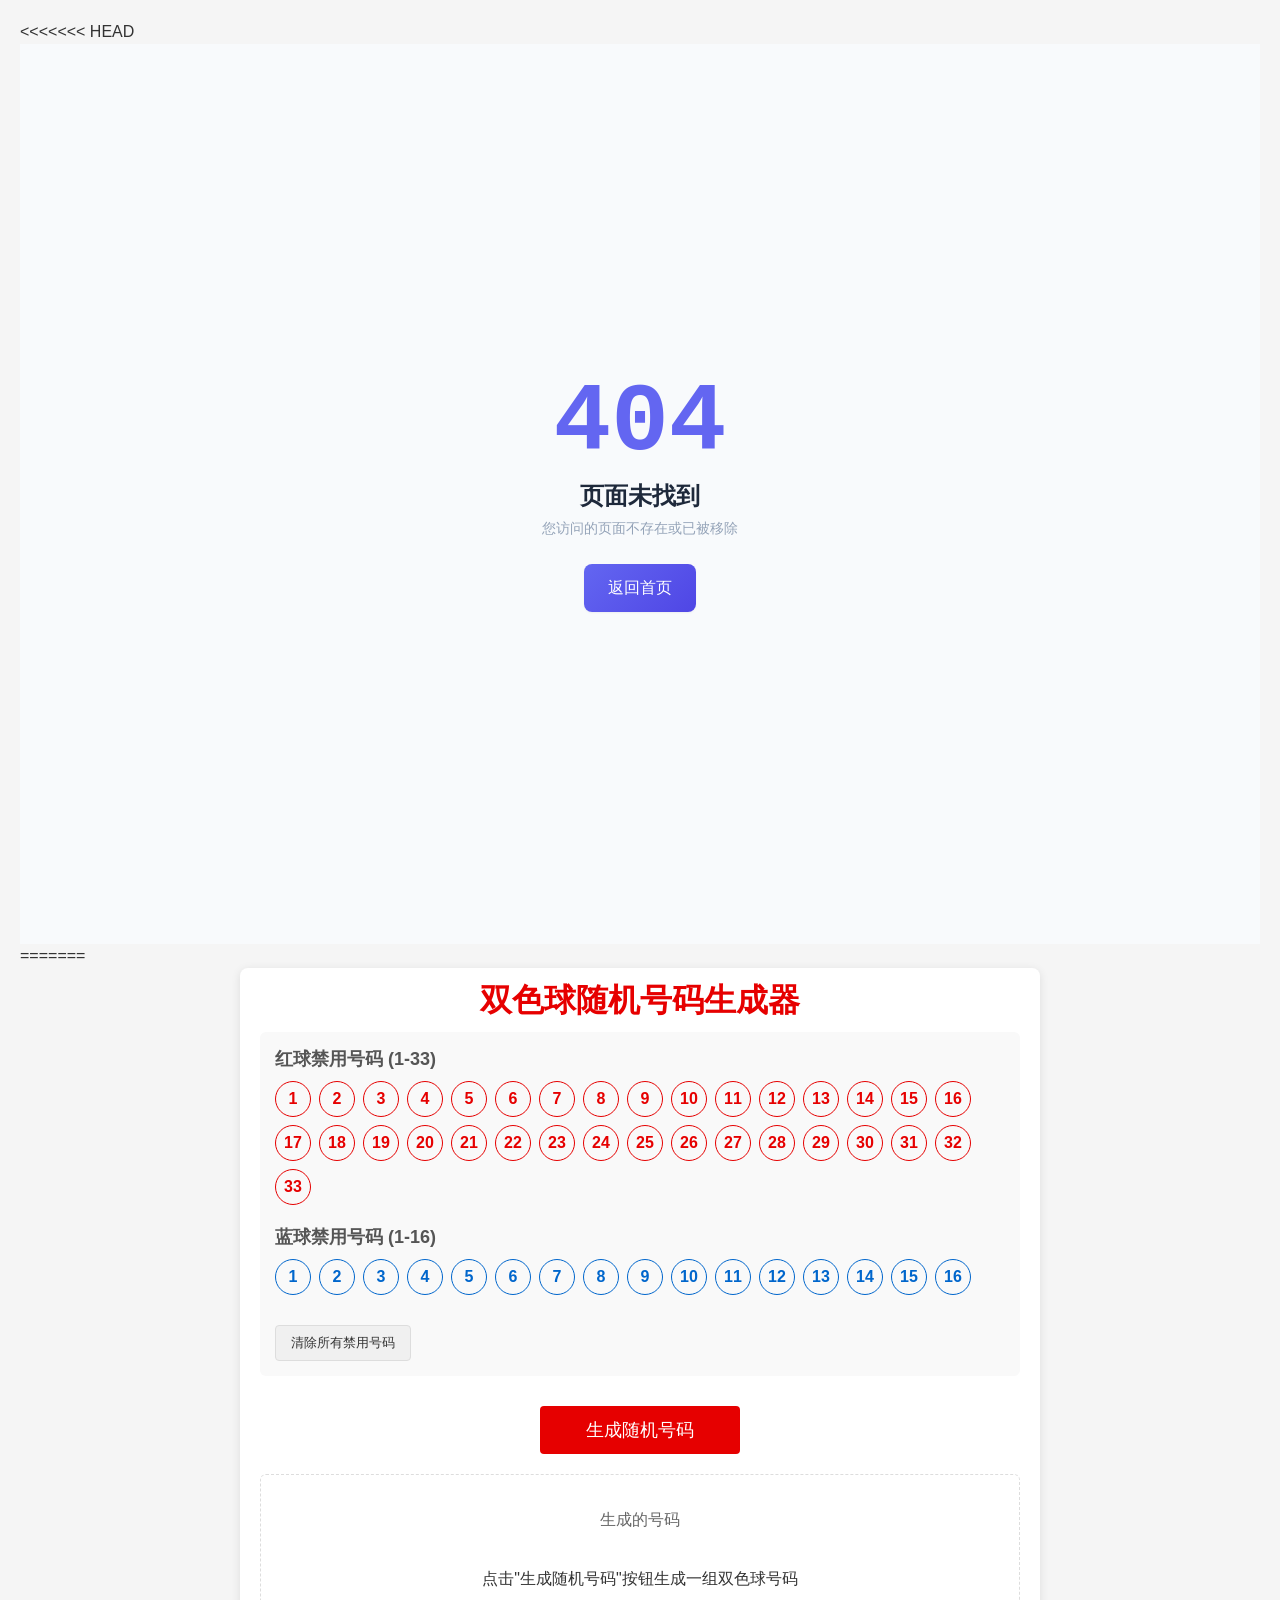
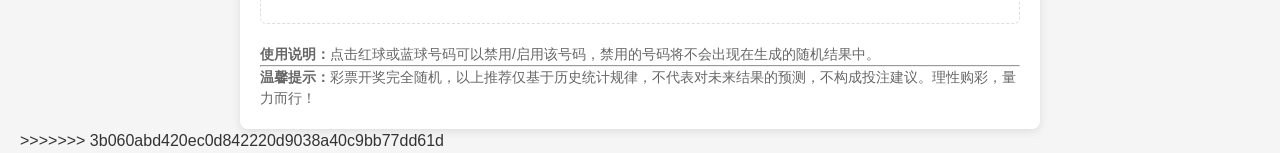
==== commit f96b5d53: "feat: update" ====
--- a/index.html
+++ b/index.html
@@ -1,3 +1,4 @@
+<<<<<<< HEAD
 <!DOCTYPE html>
 <html lang="zh-CN">
   <head>
@@ -23,3 +24,361 @@
     <div id="app"></div>
   </body>
 </html>
+=======
+<!DOCTYPE html>
+<html lang="zh-CN">
+<head>
+    <meta charset="UTF-8">
+    <meta name="viewport" content="width=device-width, initial-scale=1.0">
+    <title>双色球随机号码生成器</title>
+    <style>
+        * {
+            margin: 0;
+            padding: 0;
+            box-sizing: border-box;
+            font-family: 'Microsoft YaHei', sans-serif;
+        }
+        
+        body {
+            background-color: #f5f5f5;
+            padding: 20px;
+            color: #333;
+        }
+        
+        .container {
+            max-width: 800px;
+            margin: 0 auto;
+            background-color: white;
+            border-radius: 8px;
+            box-shadow: 0 2px 10px rgba(0, 0, 0, 0.1);
+            padding: 20px;
+        }
+        
+        h1 {
+            text-align: center;
+            margin-bottom: 20px;
+            color: #e60000;
+        }
+        
+        .control-panel {
+            margin-bottom: 30px;
+            padding: 15px;
+            background-color: #f9f9f9;
+            border-radius: 6px;
+        }
+        
+        .number-section {
+            margin-bottom: 20px;
+        }
+        
+        h2 {
+            font-size: 18px;
+            margin-bottom: 10px;
+            color: #555;
+        }
+        
+        .number-list {
+            display: flex;
+            flex-wrap: wrap;
+            gap: 8px;
+            margin-bottom: 10px;
+        }
+        
+        .number-item {
+            width: 36px;
+            height: 36px;
+            border-radius: 50%;
+            display: flex;
+            align-items: center;
+            justify-content: center;
+            cursor: pointer;
+            font-weight: bold;
+            transition: all 0.2s;
+            user-select: none;
+        }
+        
+        .red-number {
+            background-color: #f9f9f9;
+            border: 1px solid #e60000;
+            color: #e60000;
+        }
+        
+        .blue-number {
+            background-color: #f9f9f9;
+            border: 1px solid #0066cc;
+            color: #0066cc;
+        }
+        
+        .red-number.active {
+            background-color: #e60000;
+            color: white;
+        }
+        
+        .blue-number.active {
+            background-color: #0066cc;
+            color: white;
+        }
+        
+        .number-item:hover {
+            transform: scale(1.1);
+        }
+        
+        .generate-btn {
+            display: block;
+            width: 200px;
+            margin: 20px auto;
+            padding: 12px 20px;
+            background-color: #e60000;
+            color: white;
+            border: none;
+            border-radius: 4px;
+            font-size: 18px;
+            cursor: pointer;
+            transition: background-color 0.3s;
+        }
+        
+        .generate-btn:hover {
+            background-color: #cc0000;
+        }
+        
+        .result-section {
+            text-align: center;
+            padding: 20px;
+            border: 1px dashed #ddd;
+            border-radius: 6px;
+            margin-top: 20px;
+            min-height: 150px;
+            display: flex;
+            flex-direction: column;
+            justify-content: center;
+            align-items: center;
+        }
+        
+        .result-title {
+            font-size: 16px;
+            color: #666;
+            margin-bottom: 15px;
+        }
+        
+        .result-numbers {
+            display: flex;
+            justify-content: center;
+            gap: 10px;
+            margin-bottom: 20px;
+        }
+        
+        .result-red {
+            width: 50px;
+            height: 50px;
+            border-radius: 50%;
+            background-color: #e60000;
+            color: white;
+            display: flex;
+            align-items: center;
+            justify-content: center;
+            font-size: 20px;
+            font-weight: bold;
+        }
+        
+        .result-blue {
+            width: 50px;
+            height: 50px;
+            border-radius: 50%;
+            background-color: #0066cc;
+            color: white;
+            display: flex;
+            align-items: center;
+            justify-content: center;
+            font-size: 20px;
+            font-weight: bold;
+        }
+        
+        .clear-btn {
+            background-color: #f0f0f0;
+            color: #333;
+            border: 1px solid #ddd;
+            padding: 8px 15px;
+            border-radius: 4px;
+            cursor: pointer;
+            margin-top: 10px;
+        }
+        
+        .clear-btn:hover {
+            background-color: #e0e0e0;
+        }
+        
+        .instructions {
+            margin-top: 20px;
+            font-size: 14px;
+            color: #666;
+            line-height: 1.5;
+        }
+    </style>
+</head>
+<body>
+    <div class="container">
+        <h1>双色球随机号码生成器</h1>
+        
+        <div class="control-panel">
+            <div class="number-section">
+                <h2>红球禁用号码 (1-33)</h2>
+                <div class="number-list" id="redNumbers">
+                    <!-- 红球号码会通过JavaScript生成 -->
+                </div>
+            </div>
+            
+            <div class="number-section">
+                <h2>蓝球禁用号码 (1-16)</h2>
+                <div class="number-list" id="blueNumbers">
+                    <!-- 蓝球号码会通过JavaScript生成 -->
+                </div>
+            </div>
+            
+            <button class="clear-btn" id="clearDisabled">清除所有禁用号码</button>
+        </div>
+        
+        <button class="generate-btn" id="generateBtn">生成随机号码</button>
+        
+        <div class="result-section">
+            <div class="result-title">生成的号码</div>
+            <div class="result-numbers" id="resultNumbers">
+                <!-- 生成的号码会显示在这里 -->
+            </div>
+            <div id="noResult">点击"生成随机号码"按钮生成一组双色球号码</div>
+        </div>
+        
+        <div class="instructions">
+            <p><strong>使用说明：</strong>点击红球或蓝球号码可以禁用/启用该号码，禁用的号码将不会出现在生成的随机结果中。</p>
+            <hr/>
+            <p><strong>温馨提示：</strong>彩票开奖完全随机，以上推荐仅基于历史统计规律，不代表对未来结果的预测，不构成投注建议。理性购彩，量力而行！</p>
+        </div>
+    </div>
+
+    <script>
+        document.addEventListener('DOMContentLoaded', function() {
+            // 初始化号码列表
+            const redNumbersContainer = document.getElementById('redNumbers');
+            const blueNumbersContainer = document.getElementById('blueNumbers');
+            const resultNumbersContainer = document.getElementById('resultNumbers');
+            const generateBtn = document.getElementById('generateBtn');
+            const clearDisabledBtn = document.getElementById('clearDisabled');
+            const noResult = document.getElementById('noResult');
+            
+            // 禁用号码集合
+            let disabledRedNumbers = new Set();
+            let disabledBlueNumbers = new Set();
+            
+            // 创建红球号码(1-33)
+            for (let i = 1; i <= 33; i++) {
+                const numberItem = document.createElement('div');
+                numberItem.className = 'number-item red-number';
+                numberItem.textContent = i;
+                numberItem.dataset.number = i;
+                
+                numberItem.addEventListener('click', function() {
+                    const num = parseInt(this.dataset.number);
+                    if (disabledRedNumbers.has(num)) {
+                        disabledRedNumbers.delete(num);
+                        this.classList.remove('active');
+                    } else {
+                        disabledRedNumbers.add(num);
+                        this.classList.add('active');
+                    }
+                });
+                
+                redNumbersContainer.appendChild(numberItem);
+            }
+            
+            // 创建蓝球号码(1-16)
+            for (let i = 1; i <= 16; i++) {
+                const numberItem = document.createElement('div');
+                numberItem.className = 'number-item blue-number';
+                numberItem.textContent = i;
+                numberItem.dataset.number = i;
+                
+                numberItem.addEventListener('click', function() {
+                    const num = parseInt(this.dataset.number);
+                    if (disabledBlueNumbers.has(num)) {
+                        disabledBlueNumbers.delete(num);
+                        this.classList.remove('active');
+                    } else {
+                        disabledBlueNumbers.add(num);
+                        this.classList.add('active');
+                    }
+                });
+                
+                blueNumbersContainer.appendChild(numberItem);
+            }
+            
+            // 生成随机号码
+            generateBtn.addEventListener('click', function() {
+                // 生成红球号码
+                const redPool = Array.from({length: 33}, (_, i) => i + 1)
+                    .filter(num => !disabledRedNumbers.has(num));
+                
+                if (redPool.length < 6) {
+                    alert('红球可用号码不足6个，请减少禁用号码');
+                    return;
+                }
+                
+                const redNumbers = [];
+                while (redNumbers.length < 6) {
+                    const randomIndex = Math.floor(Math.random() * redPool.length);
+                    const num = redPool[randomIndex];
+                    if (!redNumbers.includes(num)) {
+                        redNumbers.push(num);
+                    }
+                }
+                
+                // 生成蓝球号码
+                const bluePool = Array.from({length: 16}, (_, i) => i + 1)
+                    .filter(num => !disabledBlueNumbers.has(num));
+                
+                if (bluePool.length === 0) {
+                    alert('蓝球可用号码不足1个，请减少禁用号码');
+                    return;
+                }
+                
+                const blueNumber = bluePool[Math.floor(Math.random() * bluePool.length)];
+                
+                // 显示结果
+                noResult.style.display = 'none';
+                resultNumbersContainer.innerHTML = '';
+                
+                // 排序红球号码
+                redNumbers.sort((a, b) => a - b);
+                
+                // 创建红球显示元素
+                redNumbers.forEach(num => {
+                    const redBall = document.createElement('div');
+                    redBall.className = 'result-red';
+                    redBall.textContent = num;
+                    resultNumbersContainer.appendChild(redBall);
+                });
+                
+                // 创建蓝球显示元素
+                const blueBall = document.createElement('div');
+                blueBall.className = 'result-blue';
+                blueBall.textContent = blueNumber;
+                resultNumbersContainer.appendChild(blueBall);
+            });
+            
+            // 清除所有禁用号码
+            clearDisabledBtn.addEventListener('click', function() {
+                disabledRedNumbers.clear();
+                disabledBlueNumbers.clear();
+                
+                // 更新UI
+                document.querySelectorAll('.number-item.red-number').forEach(item => {
+                    item.classList.remove('active');
+                });
+                
+                document.querySelectorAll('.number-item.blue-number').forEach(item => {
+                    item.classList.remove('active');
+                });
+            });
+        });
+    </script>
+</body>
+</html>
+>>>>>>> 3b060abd420ec0d842220d9038a40c9bb77dd61d
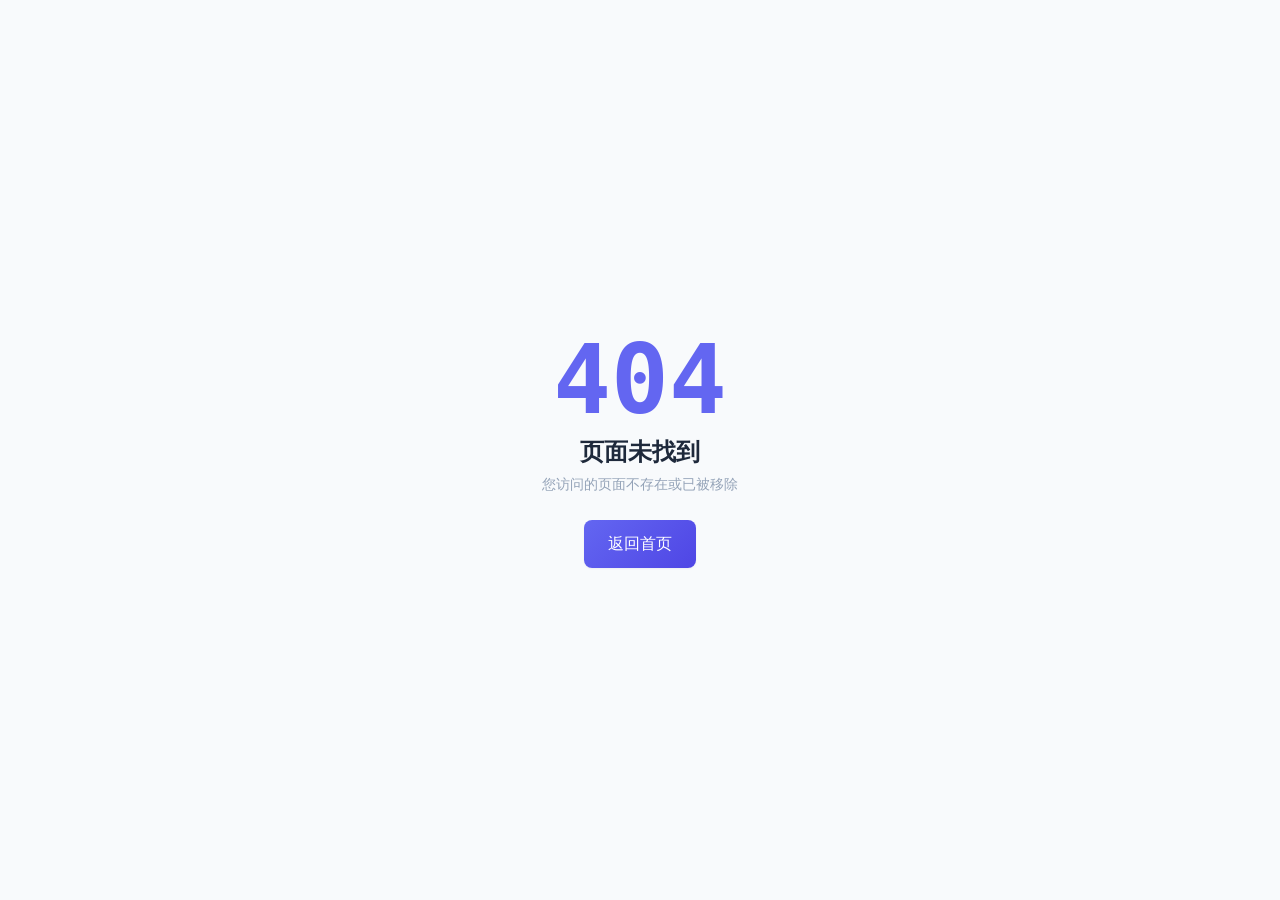
==== commit 9b701ebc: "feat: update" ====
--- a/index.html
+++ b/index.html
@@ -1,4 +1,3 @@
-<<<<<<< HEAD
 <!DOCTYPE html>
 <html lang="zh-CN">
   <head>
@@ -24,361 +23,3 @@
     <div id="app"></div>
   </body>
 </html>
-=======
-<!DOCTYPE html>
-<html lang="zh-CN">
-<head>
-    <meta charset="UTF-8">
-    <meta name="viewport" content="width=device-width, initial-scale=1.0">
-    <title>双色球随机号码生成器</title>
-    <style>
-        * {
-            margin: 0;
-            padding: 0;
-            box-sizing: border-box;
-            font-family: 'Microsoft YaHei', sans-serif;
-        }
-        
-        body {
-            background-color: #f5f5f5;
-            padding: 20px;
-            color: #333;
-        }
-        
-        .container {
-            max-width: 800px;
-            margin: 0 auto;
-            background-color: white;
-            border-radius: 8px;
-            box-shadow: 0 2px 10px rgba(0, 0, 0, 0.1);
-            padding: 20px;
-        }
-        
-        h1 {
-            text-align: center;
-            margin-bottom: 20px;
-            color: #e60000;
-        }
-        
-        .control-panel {
-            margin-bottom: 30px;
-            padding: 15px;
-            background-color: #f9f9f9;
-            border-radius: 6px;
-        }
-        
-        .number-section {
-            margin-bottom: 20px;
-        }
-        
-        h2 {
-            font-size: 18px;
-            margin-bottom: 10px;
-            color: #555;
-        }
-        
-        .number-list {
-            display: flex;
-            flex-wrap: wrap;
-            gap: 8px;
-            margin-bottom: 10px;
-        }
-        
-        .number-item {
-            width: 36px;
-            height: 36px;
-            border-radius: 50%;
-            display: flex;
-            align-items: center;
-            justify-content: center;
-            cursor: pointer;
-            font-weight: bold;
-            transition: all 0.2s;
-            user-select: none;
-        }
-        
-        .red-number {
-            background-color: #f9f9f9;
-            border: 1px solid #e60000;
-            color: #e60000;
-        }
-        
-        .blue-number {
-            background-color: #f9f9f9;
-            border: 1px solid #0066cc;
-            color: #0066cc;
-        }
-        
-        .red-number.active {
-            background-color: #e60000;
-            color: white;
-        }
-        
-        .blue-number.active {
-            background-color: #0066cc;
-            color: white;
-        }
-        
-        .number-item:hover {
-            transform: scale(1.1);
-        }
-        
-        .generate-btn {
-            display: block;
-            width: 200px;
-            margin: 20px auto;
-            padding: 12px 20px;
-            background-color: #e60000;
-            color: white;
-            border: none;
-            border-radius: 4px;
-            font-size: 18px;
-            cursor: pointer;
-            transition: background-color 0.3s;
-        }
-        
-        .generate-btn:hover {
-            background-color: #cc0000;
-        }
-        
-        .result-section {
-            text-align: center;
-            padding: 20px;
-            border: 1px dashed #ddd;
-            border-radius: 6px;
-            margin-top: 20px;
-            min-height: 150px;
-            display: flex;
-            flex-direction: column;
-            justify-content: center;
-            align-items: center;
-        }
-        
-        .result-title {
-            font-size: 16px;
-            color: #666;
-            margin-bottom: 15px;
-        }
-        
-        .result-numbers {
-            display: flex;
-            justify-content: center;
-            gap: 10px;
-            margin-bottom: 20px;
-        }
-        
-        .result-red {
-            width: 50px;
-            height: 50px;
-            border-radius: 50%;
-            background-color: #e60000;
-            color: white;
-            display: flex;
-            align-items: center;
-            justify-content: center;
-            font-size: 20px;
-            font-weight: bold;
-        }
-        
-        .result-blue {
-            width: 50px;
-            height: 50px;
-            border-radius: 50%;
-            background-color: #0066cc;
-            color: white;
-            display: flex;
-            align-items: center;
-            justify-content: center;
-            font-size: 20px;
-            font-weight: bold;
-        }
-        
-        .clear-btn {
-            background-color: #f0f0f0;
-            color: #333;
-            border: 1px solid #ddd;
-            padding: 8px 15px;
-            border-radius: 4px;
-            cursor: pointer;
-            margin-top: 10px;
-        }
-        
-        .clear-btn:hover {
-            background-color: #e0e0e0;
-        }
-        
-        .instructions {
-            margin-top: 20px;
-            font-size: 14px;
-            color: #666;
-            line-height: 1.5;
-        }
-    </style>
-</head>
-<body>
-    <div class="container">
-        <h1>双色球随机号码生成器</h1>
-        
-        <div class="control-panel">
-            <div class="number-section">
-                <h2>红球禁用号码 (1-33)</h2>
-                <div class="number-list" id="redNumbers">
-                    <!-- 红球号码会通过JavaScript生成 -->
-                </div>
-            </div>
-            
-            <div class="number-section">
-                <h2>蓝球禁用号码 (1-16)</h2>
-                <div class="number-list" id="blueNumbers">
-                    <!-- 蓝球号码会通过JavaScript生成 -->
-                </div>
-            </div>
-            
-            <button class="clear-btn" id="clearDisabled">清除所有禁用号码</button>
-        </div>
-        
-        <button class="generate-btn" id="generateBtn">生成随机号码</button>
-        
-        <div class="result-section">
-            <div class="result-title">生成的号码</div>
-            <div class="result-numbers" id="resultNumbers">
-                <!-- 生成的号码会显示在这里 -->
-            </div>
-            <div id="noResult">点击"生成随机号码"按钮生成一组双色球号码</div>
-        </div>
-        
-        <div class="instructions">
-            <p><strong>使用说明：</strong>点击红球或蓝球号码可以禁用/启用该号码，禁用的号码将不会出现在生成的随机结果中。</p>
-            <hr/>
-            <p><strong>温馨提示：</strong>彩票开奖完全随机，以上推荐仅基于历史统计规律，不代表对未来结果的预测，不构成投注建议。理性购彩，量力而行！</p>
-        </div>
-    </div>
-
-    <script>
-        document.addEventListener('DOMContentLoaded', function() {
-            // 初始化号码列表
-            const redNumbersContainer = document.getElementById('redNumbers');
-            const blueNumbersContainer = document.getElementById('blueNumbers');
-            const resultNumbersContainer = document.getElementById('resultNumbers');
-            const generateBtn = document.getElementById('generateBtn');
-            const clearDisabledBtn = document.getElementById('clearDisabled');
-            const noResult = document.getElementById('noResult');
-            
-            // 禁用号码集合
-            let disabledRedNumbers = new Set();
-            let disabledBlueNumbers = new Set();
-            
-            // 创建红球号码(1-33)
-            for (let i = 1; i <= 33; i++) {
-                const numberItem = document.createElement('div');
-                numberItem.className = 'number-item red-number';
-                numberItem.textContent = i;
-                numberItem.dataset.number = i;
-                
-                numberItem.addEventListener('click', function() {
-                    const num = parseInt(this.dataset.number);
-                    if (disabledRedNumbers.has(num)) {
-                        disabledRedNumbers.delete(num);
-                        this.classList.remove('active');
-                    } else {
-                        disabledRedNumbers.add(num);
-                        this.classList.add('active');
-                    }
-                });
-                
-                redNumbersContainer.appendChild(numberItem);
-            }
-            
-            // 创建蓝球号码(1-16)
-            for (let i = 1; i <= 16; i++) {
-                const numberItem = document.createElement('div');
-                numberItem.className = 'number-item blue-number';
-                numberItem.textContent = i;
-                numberItem.dataset.number = i;
-                
-                numberItem.addEventListener('click', function() {
-                    const num = parseInt(this.dataset.number);
-                    if (disabledBlueNumbers.has(num)) {
-                        disabledBlueNumbers.delete(num);
-                        this.classList.remove('active');
-                    } else {
-                        disabledBlueNumbers.add(num);
-                        this.classList.add('active');
-                    }
-                });
-                
-                blueNumbersContainer.appendChild(numberItem);
-            }
-            
-            // 生成随机号码
-            generateBtn.addEventListener('click', function() {
-                // 生成红球号码
-                const redPool = Array.from({length: 33}, (_, i) => i + 1)
-                    .filter(num => !disabledRedNumbers.has(num));
-                
-                if (redPool.length < 6) {
-                    alert('红球可用号码不足6个，请减少禁用号码');
-                    return;
-                }
-                
-                const redNumbers = [];
-                while (redNumbers.length < 6) {
-                    const randomIndex = Math.floor(Math.random() * redPool.length);
-                    const num = redPool[randomIndex];
-                    if (!redNumbers.includes(num)) {
-                        redNumbers.push(num);
-                    }
-                }
-                
-                // 生成蓝球号码
-                const bluePool = Array.from({length: 16}, (_, i) => i + 1)
-                    .filter(num => !disabledBlueNumbers.has(num));
-                
-                if (bluePool.length === 0) {
-                    alert('蓝球可用号码不足1个，请减少禁用号码');
-                    return;
-                }
-                
-                const blueNumber = bluePool[Math.floor(Math.random() * bluePool.length)];
-                
-                // 显示结果
-                noResult.style.display = 'none';
-                resultNumbersContainer.innerHTML = '';
-                
-                // 排序红球号码
-                redNumbers.sort((a, b) => a - b);
-                
-                // 创建红球显示元素
-                redNumbers.forEach(num => {
-                    const redBall = document.createElement('div');
-                    redBall.className = 'result-red';
-                    redBall.textContent = num;
-                    resultNumbersContainer.appendChild(redBall);
-                });
-                
-                // 创建蓝球显示元素
-                const blueBall = document.createElement('div');
-                blueBall.className = 'result-blue';
-                blueBall.textContent = blueNumber;
-                resultNumbersContainer.appendChild(blueBall);
-            });
-            
-            // 清除所有禁用号码
-            clearDisabledBtn.addEventListener('click', function() {
-                disabledRedNumbers.clear();
-                disabledBlueNumbers.clear();
-                
-                // 更新UI
-                document.querySelectorAll('.number-item.red-number').forEach(item => {
-                    item.classList.remove('active');
-                });
-                
-                document.querySelectorAll('.number-item.blue-number').forEach(item => {
-                    item.classList.remove('active');
-                });
-            });
-        });
-    </script>
-</body>
-</html>
->>>>>>> 3b060abd420ec0d842220d9038a40c9bb77dd61d
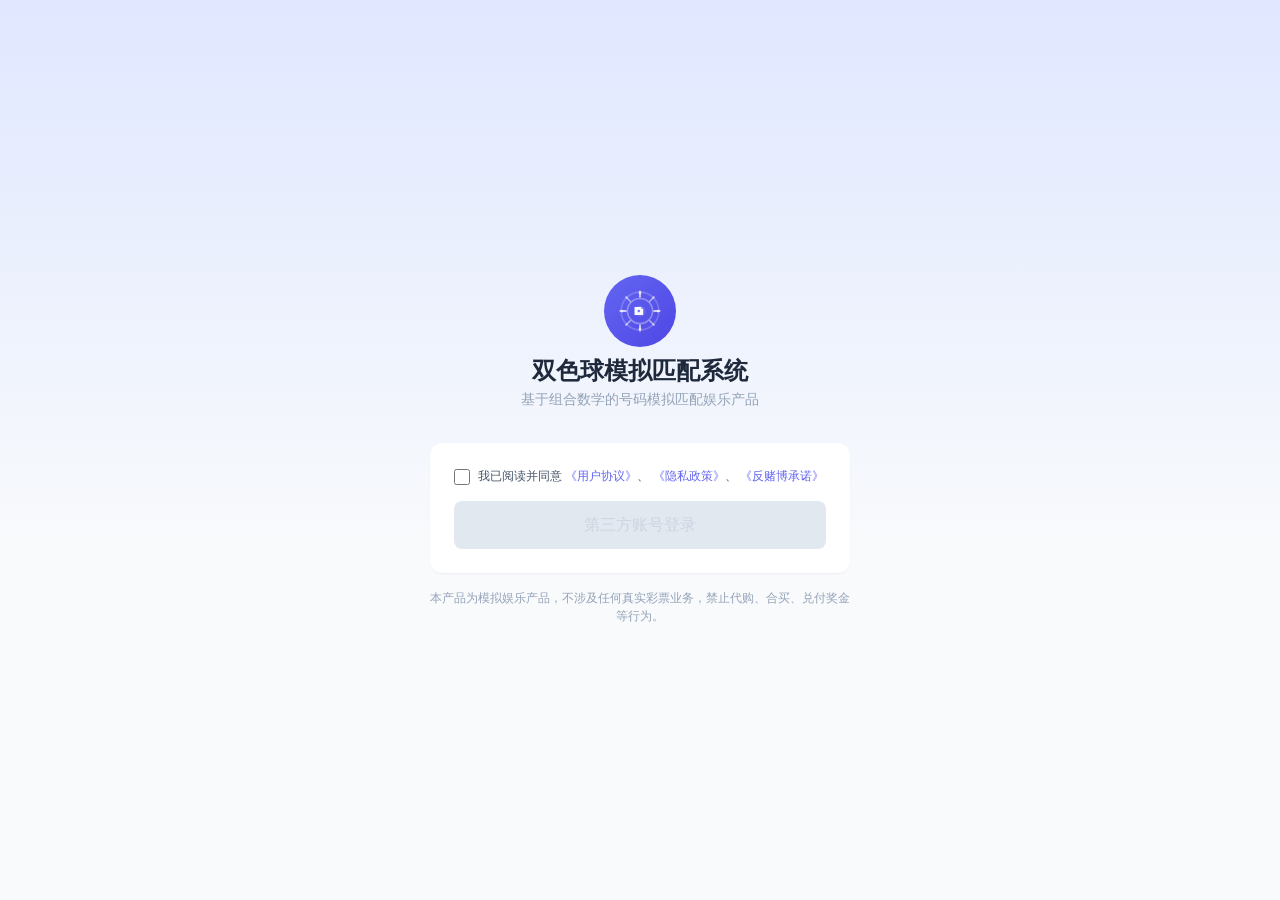
==== commit 7e2b5f28: "fix: update" ====
--- a/index.html
+++ b/index.html
@@ -14,9 +14,9 @@
       content="双色球模拟匹配系统 - 基于组合数学的号码模拟匹配娱乐产品，非彩票代购"
     />
     <title>双色球模拟匹配系统</title>
-    <script type="module" crossorigin src="/assets/index-4wprpIpc.js"></script>
-    <link rel="modulepreload" crossorigin href="/assets/vue-B6kQJsQy.js">
-    <link rel="modulepreload" crossorigin href="/assets/element-CncMAr2u.js">
+    <script type="module" crossorigin src="/assets/index-Fz6_L2kg.js"></script>
+    <link rel="modulepreload" crossorigin href="/assets/vue-VIe1V6Xa.js">
+    <link rel="modulepreload" crossorigin href="/assets/element-B08ut_dD.js">
     <link rel="stylesheet" crossorigin href="/assets/index-BmSoYTUm.css">
   </head>
   <body>
